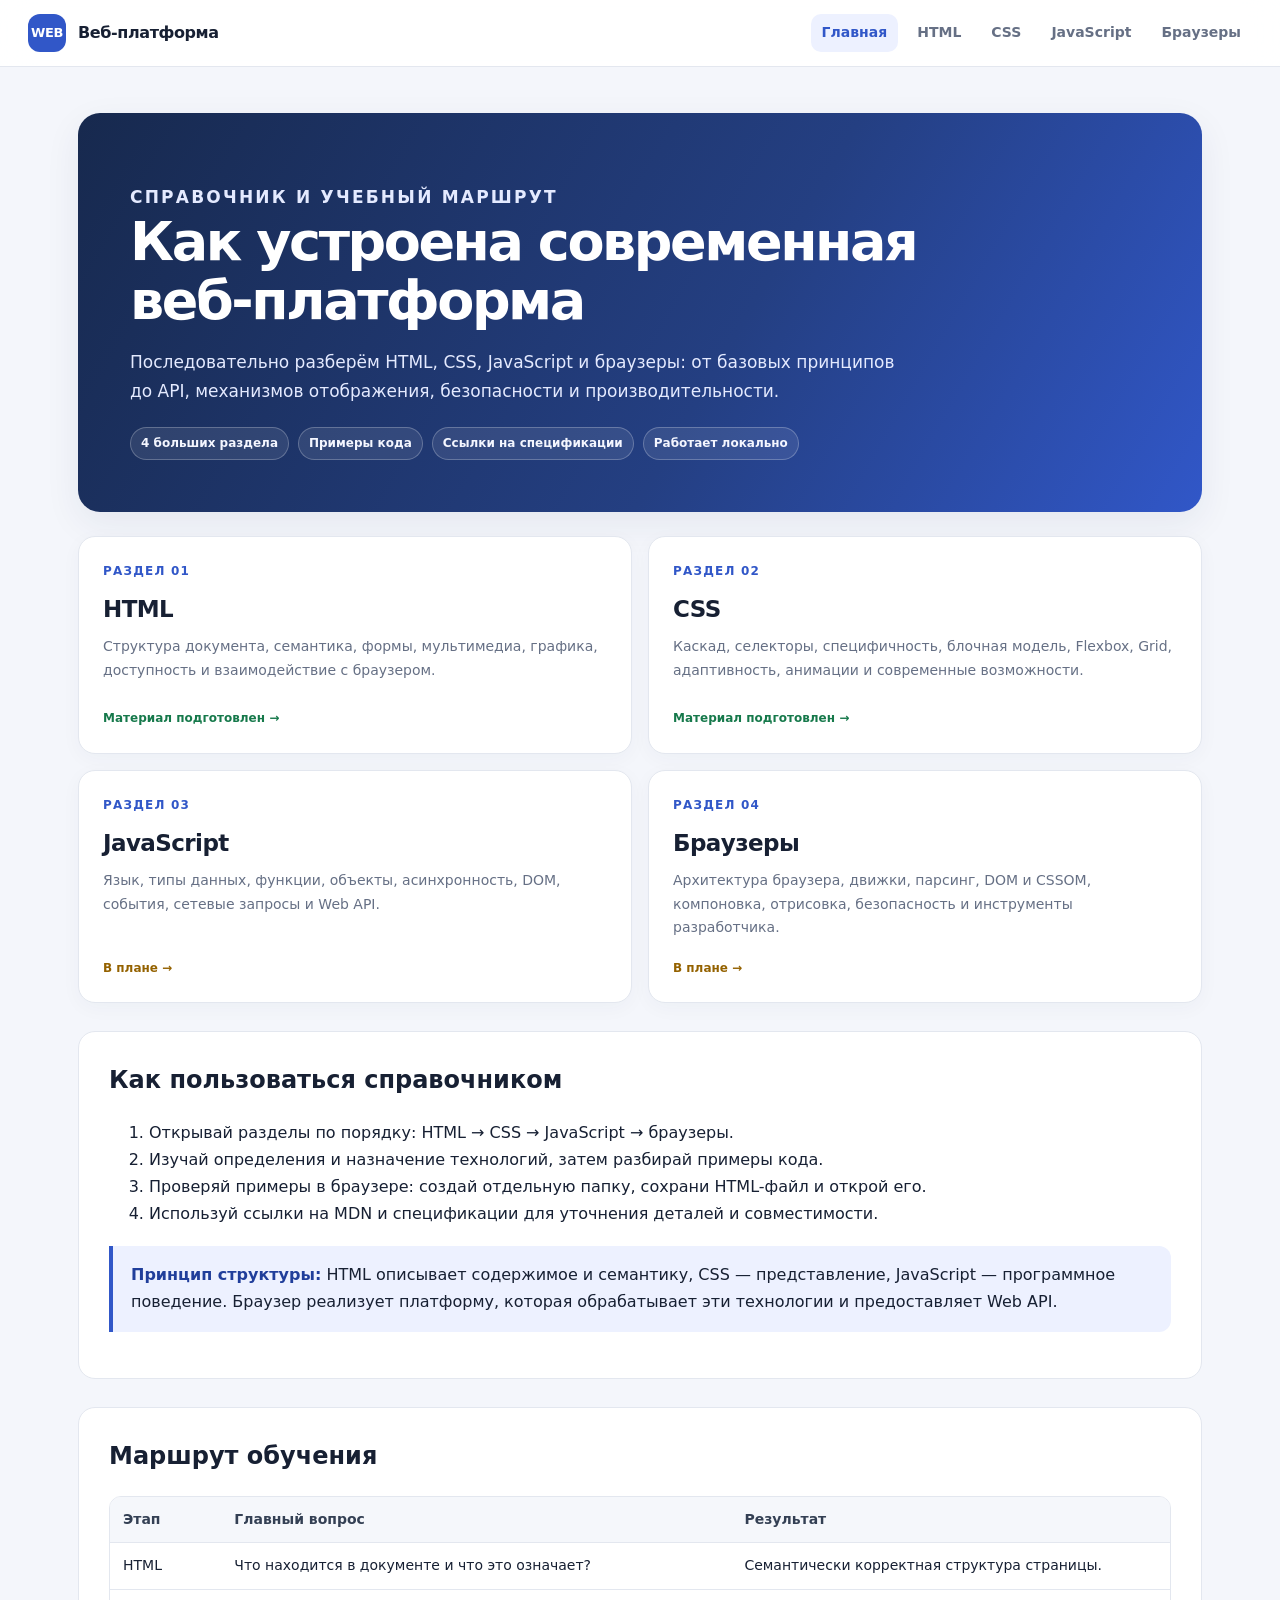
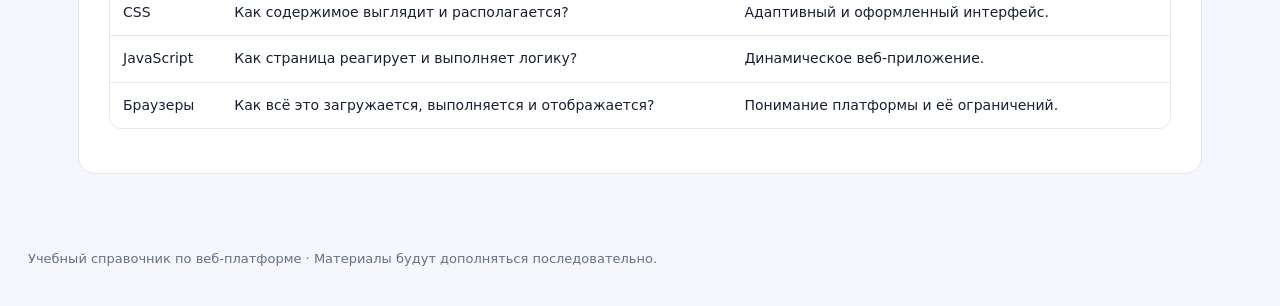
==== index.html @ 2dfd498c "Add files via upload" ====
<!doctype html>
<html lang="ru">
<head>
  <meta charset="utf-8">
  <meta name="viewport" content="width=device-width, initial-scale=1">
  <meta name="description" content="Учебный справочник по HTML, CSS, JavaScript и устройству браузеров.">
  <title>Веб-платформа — учебный справочник</title>
  <link rel="stylesheet" href="assets/style.css">
</head>
<body>
  <header class="topbar">
    <a class="brand" href="index.html"><span class="brand-mark">WEB</span><span>Веб-платформа</span></a>
    <nav class="topnav" aria-label="Основная навигация">
      <a href="index.html" aria-current="page">Главная</a>
      <a href="html.html">HTML</a>
      <a href="css.html">CSS</a>
      <a href="javascript.html">JavaScript</a>
      <a href="browsers.html">Браузеры</a>
    </nav>
  </header>

  <main class="home-wrap">
    <section class="hero home-hero">
      <p class="eyebrow">Справочник и учебный маршрут</p>
      <h1>Как устроена современная веб-платформа</h1>
      <p>Последовательно разберём HTML, CSS, JavaScript и браузеры: от базовых принципов до API, механизмов отображения, безопасности и производительности.</p>
      <div class="hero-meta">
        <span class="pill">4 больших раздела</span>
        <span class="pill">Примеры кода</span>
        <span class="pill">Ссылки на спецификации</span>
        <span class="pill">Работает локально</span>
      </div>
    </section>

    <section class="chapter-grid" aria-label="Разделы справочника">
      <a class="chapter-card" href="html.html">
        <span class="chapter-num">Раздел 01</span>
        <h2>HTML</h2>
        <p>Структура документа, семантика, формы, мультимедиа, графика, доступность и взаимодействие с браузером.</p>
        <span class="chapter-status">Материал подготовлен →</span>
      </a>
      <a class="chapter-card" href="css.html">
        <span class="chapter-num">Раздел 02</span>
        <h2>CSS</h2>
        <p>Каскад, селекторы, специфичность, блочная модель, Flexbox, Grid, адаптивность, анимации и современные возможности.</p>
        <span class="chapter-status">Материал подготовлен →</span>
      </a>
      <a class="chapter-card" href="javascript.html">
        <span class="chapter-num">Раздел 03</span>
        <h2>JavaScript</h2>
        <p>Язык, типы данных, функции, объекты, асинхронность, DOM, события, сетевые запросы и Web API.</p>
        <span class="chapter-status planned">В плане →</span>
      </a>
      <a class="chapter-card" href="browsers.html">
        <span class="chapter-num">Раздел 04</span>
        <h2>Браузеры</h2>
        <p>Архитектура браузера, движки, парсинг, DOM и CSSOM, компоновка, отрисовка, безопасность и инструменты разработчика.</p>
        <span class="chapter-status planned">В плане →</span>
      </a>
    </section>

    <section class="home-section">
      <h2>Как пользоваться справочником</h2>
      <ol>
        <li>Открывай разделы по порядку: HTML → CSS → JavaScript → браузеры.</li>
        <li>Изучай определения и назначение технологий, затем разбирай примеры кода.</li>
        <li>Проверяй примеры в браузере: создай отдельную папку, сохрани HTML-файл и открой его.</li>
        <li>Используй ссылки на MDN и спецификации для уточнения деталей и совместимости.</li>
      </ol>
      <div class="callout">
        <strong>Принцип структуры:</strong> HTML описывает содержимое и семантику, CSS — представление, JavaScript — программное поведение. Браузер реализует платформу, которая обрабатывает эти технологии и предоставляет Web API.
      </div>
    </section>

    <section class="home-section">
      <h2>Маршрут обучения</h2>
      <div class="table-wrap">
        <table>
          <thead><tr><th>Этап</th><th>Главный вопрос</th><th>Результат</th></tr></thead>
          <tbody>
            <tr><td>HTML</td><td>Что находится в документе и что это означает?</td><td>Семантически корректная структура страницы.</td></tr>
            <tr><td>CSS</td><td>Как содержимое выглядит и располагается?</td><td>Адаптивный и оформленный интерфейс.</td></tr>
            <tr><td>JavaScript</td><td>Как страница реагирует и выполняет логику?</td><td>Динамическое веб-приложение.</td></tr>
            <tr><td>Браузеры</td><td>Как всё это загружается, выполняется и отображается?</td><td>Понимание платформы и её ограничений.</td></tr>
          </tbody>
        </table>
      </div>
    </section>
  </main>

  <footer class="site-footer">Учебный справочник по веб-платформе · Материалы будут дополняться последовательно.</footer>
</body>
</html>
---- assets/style.css ----
:root {
  color-scheme: light;
  --bg: #f4f6fb;
  --surface: #ffffff;
  --surface-soft: #f8f9fd;
  --text: #172033;
  --muted: #667085;
  --line: #e3e7ef;
  --accent: #3157c8;
  --accent-soft: #edf1ff;
  --green: #16794b;
  --amber: #946200;
  --code: #111827;
  --code-text: #e6edf7;
  --shadow: 0 12px 36px rgba(31, 45, 86, .07);
  --radius: 18px;
}

* { box-sizing: border-box; }
html { scroll-behavior: smooth; scroll-padding-top: 96px; }
body {
  margin: 0;
  background: var(--bg);
  color: var(--text);
  font-family: Inter, ui-sans-serif, system-ui, -apple-system, BlinkMacSystemFont, "Segoe UI", sans-serif;
  font-size: 16px;
  line-height: 1.68;
}
a { color: var(--accent); text-decoration: none; }
a:hover { text-decoration: underline; }
.topbar {
  position: sticky; top: 0; z-index: 20;
  display: flex; align-items: center; justify-content: space-between;
  gap: 24px; padding: 14px max(28px, calc((100vw - 1420px) / 2));
  background: rgba(255,255,255,.92); backdrop-filter: blur(16px);
  border-bottom: 1px solid var(--line);
}
.brand { display: flex; align-items: center; gap: 12px; color: var(--text); font-weight: 750; letter-spacing: -.025em; }
.brand-mark { display: grid; place-items: center; width: 38px; height: 38px; border-radius: 12px; color: white; background: var(--accent); font-weight: 800; font-size: 13px; }
.topnav { display: flex; gap: 8px; flex-wrap: wrap; align-items: center; }
.topnav a { color: var(--muted); padding: 7px 11px; border-radius: 10px; font-size: 14px; font-weight: 600; }
.topnav a:hover, .topnav a[aria-current="page"] { color: var(--accent); background: var(--accent-soft); text-decoration: none; }
.page-grid { max-width: 1420px; margin: 0 auto; padding: 34px 28px 72px; display: grid; grid-template-columns: 248px minmax(0, 1fr); gap: 34px; align-items: start; }
.sidebar { position: sticky; top: 88px; max-height: calc(100vh - 110px); overflow: auto; padding: 18px 14px; background: var(--surface); border: 1px solid var(--line); border-radius: 16px; }
.sidebar-label { margin: 0 10px 10px; color: var(--muted); font-size: 11px; font-weight: 800; letter-spacing: .12em; text-transform: uppercase; }
.sidebar a { display: block; padding: 6px 10px; border-radius: 8px; color: #475467; font-size: 13px; line-height: 1.45; }
.sidebar a:hover { color: var(--accent); background: var(--accent-soft); text-decoration: none; }
.sidebar .sub { padding-left: 22px; font-size: 12px; }
.article { min-width: 0; }
.breadcrumb { margin: 0 0 14px; color: var(--muted); font-size: 13px; }
.hero { padding: 34px 38px; background: linear-gradient(120deg, #17294e 0%, #243f82 58%, #3157c8 100%); color: white; border-radius: 22px; box-shadow: var(--shadow); }
.eyebrow { margin: 0 0 8px; color: #bdcbff; font-size: 12px; font-weight: 800; letter-spacing: .13em; text-transform: uppercase; }
.hero h1 { max-width: 850px; margin: 0; font-size: clamp(34px, 5vw, 54px); line-height: 1.1; letter-spacing: -.045em; }
.hero p { max-width: 820px; margin: 18px 0 0; color: #e4eaff; font-size: 17px; }
.hero-meta { display: flex; gap: 9px; flex-wrap: wrap; margin-top: 22px; }
.pill { display: inline-flex; padding: 5px 10px; border: 1px solid rgba(255,255,255,.24); border-radius: 999px; color: #f4f6ff; background: rgba(255,255,255,.09); font-size: 12px; font-weight: 650; }
.content-section { margin-top: 24px; padding: 30px 34px; background: var(--surface); border: 1px solid var(--line); border-radius: var(--radius); box-shadow: 0 5px 20px rgba(31,45,86,.035); }
.content-section h2 { margin: 0 0 16px; font-size: 27px; line-height: 1.25; letter-spacing: -.03em; }
.content-section h3 { margin: 28px 0 10px; font-size: 19px; line-height: 1.35; letter-spacing: -.015em; }
.content-section h4 { margin: 22px 0 8px; font-size: 16px; }
.content-section p { margin: 10px 0; }
.content-section ul, .content-section ol { padding-left: 24px; }
.content-section li { margin: 5px 0; }
.lead { color: #475467; font-size: 18px; }
.callout { margin: 18px 0; padding: 16px 18px; border-left: 4px solid var(--accent); border-radius: 0 12px 12px 0; background: var(--accent-soft); }
.callout strong { color: #203e9b; }
.callout.warning { border-color: #d49a2a; background: #fff8e8; }
.callout.success { border-color: #229866; background: #edfaf3; }
.grid-2, .grid-3 { display: grid; gap: 14px; margin: 17px 0; }
.grid-2 { grid-template-columns: repeat(2, minmax(0, 1fr)); }
.grid-3 { grid-template-columns: repeat(3, minmax(0, 1fr)); }
.mini-card { padding: 17px; border: 1px solid var(--line); border-radius: 13px; background: var(--surface-soft); }
.mini-card h3, .mini-card h4 { margin: 0 0 6px; }
.mini-card p { margin: 4px 0; color: var(--muted); font-size: 14px; }
.tag { display: inline-block; margin: 2px 4px 2px 0; padding: 3px 8px; border: 1px solid #dce3f2; border-radius: 7px; background: #f7f9ff; color: #344a85; font: 12px ui-monospace, SFMono-Regular, Consolas, monospace; }
pre { overflow: auto; margin: 14px 0 18px; padding: 19px 20px; border: 1px solid #273249; border-radius: 13px; background: var(--code); color: var(--code-text); font: 13px/1.65 ui-monospace, SFMono-Regular, Consolas, "Liberation Mono", monospace; tab-size: 2; }
code { font-family: ui-monospace, SFMono-Regular, Consolas, monospace; }
p code, li code, td code { padding: 2px 5px; border-radius: 5px; background: #eef1f7; color: #293a68; font-size: .9em; }
.table-wrap { overflow-x: auto; margin: 16px 0; border: 1px solid var(--line); border-radius: 12px; }
table { width: 100%; border-collapse: collapse; font-size: 14px; }
th, td { padding: 11px 13px; border-bottom: 1px solid var(--line); text-align: left; vertical-align: top; }
th { background: #f5f7fb; color: #344054; font-weight: 750; }
tr:last-child td { border-bottom: 0; }
figure { margin: 20px 0; padding: 18px; border: 1px solid var(--line); border-radius: 14px; background: var(--surface-soft); }
figcaption { margin-top: 12px; color: var(--muted); font-size: 13px; }
.diagram { display: grid; gap: 8px; max-width: 620px; margin: 8px auto; }
.diagram-box { padding: 12px 16px; border: 1px solid #cbd5ee; border-radius: 10px; background: white; text-align: center; }
.diagram-box strong { display: block; color: #23429c; }
.diagram-box span { color: var(--muted); font-size: 12px; }
.diagram-arrow { color: #8491ad; text-align: center; font-size: 18px; line-height: 1; }
details { margin: 12px 0; padding: 13px 16px; border: 1px solid var(--line); border-radius: 11px; background: var(--surface-soft); }
summary { cursor: pointer; color: #263c7b; font-weight: 700; }
details > :last-child { margin-bottom: 4px; }
.resource-list { display: grid; gap: 9px; margin: 14px 0; }
.resource { display: flex; justify-content: space-between; align-items: center; gap: 15px; padding: 13px 15px; border: 1px solid var(--line); border-radius: 11px; }
.resource span { color: var(--muted); font-size: 13px; }
.next-card { display: flex; justify-content: space-between; gap: 18px; align-items: center; margin-top: 24px; padding: 20px 22px; border-radius: 15px; background: #eef2ff; border: 1px solid #d9e1ff; }
.next-card p { margin: 3px 0 0; color: var(--muted); font-size: 14px; }
.button-link { display: inline-flex; align-items: center; justify-content: center; padding: 10px 15px; border-radius: 10px; background: var(--accent); color: white; font-size: 14px; font-weight: 700; white-space: nowrap; }
.button-link:hover { background: #2547ad; color: white; text-decoration: none; }
.site-footer { max-width: 1420px; margin: 0 auto; padding: 0 28px 36px; color: var(--muted); font-size: 13px; }
.home-wrap { max-width: 1180px; margin: 0 auto; padding: 46px 28px 74px; }
.home-hero { padding: 52px; }
.home-hero h1 { max-width: 900px; }
.home-hero p { max-width: 770px; }
.chapter-grid { display: grid; grid-template-columns: repeat(2, minmax(0, 1fr)); gap: 16px; margin-top: 24px; }
.chapter-card { display: flex; flex-direction: column; min-height: 218px; padding: 24px; border: 1px solid var(--line); border-radius: 17px; background: var(--surface); box-shadow: 0 5px 20px rgba(31,45,86,.035); color: var(--text); }
.chapter-card:hover { border-color: #aebdf0; transform: translateY(-2px); text-decoration: none; box-shadow: var(--shadow); }
.chapter-num { color: var(--accent); font-size: 12px; font-weight: 800; letter-spacing: .1em; text-transform: uppercase; }
.chapter-card h2 { margin: 9px 0 7px; font-size: 23px; letter-spacing: -.025em; }
.chapter-card p { margin: 0; color: var(--muted); font-size: 14px; }
.chapter-status { margin-top: auto; padding-top: 18px; color: var(--green); font-size: 12px; font-weight: 800; }
.chapter-status.planned { color: var(--amber); }
.home-section { margin-top: 28px; padding: 28px 30px; border: 1px solid var(--line); border-radius: 17px; background: white; }
.home-section h2 { margin-top: 0; }
.kbd { padding: 2px 6px; border: 1px solid #cbd2df; border-radius: 5px; background: #fff; font: 12px ui-monospace, monospace; }
@media (max-width: 980px) {
  .page-grid { grid-template-columns: 1fr; gap: 18px; }
  .sidebar { position: static; max-height: none; display: flex; flex-wrap: wrap; gap: 3px; }
  .sidebar-label { width: 100%; }
  .sidebar a { display: inline-block; }
  .sidebar .sub { padding-left: 10px; }
  .grid-3 { grid-template-columns: repeat(2, minmax(0,1fr)); }
}
@media (max-width: 650px) {
  .topbar { position: static; align-items: flex-start; flex-direction: column; padding: 12px 18px; gap: 8px; }
  .topnav { gap: 2px; }
  .topnav a { padding: 6px 8px; font-size: 13px; }
  .page-grid { padding: 18px 14px 46px; }
  .hero, .home-hero { padding: 27px 23px; }
  .content-section { padding: 22px 19px; }
  .content-section h2 { font-size: 23px; }
  .grid-2, .grid-3, .chapter-grid { grid-template-columns: 1fr; }
  .next-card { align-items: flex-start; flex-direction: column; }
  .home-wrap { padding: 24px 14px 48px; }
  .site-footer { padding: 0 14px 25px; }
  .resource { align-items: flex-start; flex-direction: column; gap: 3px; }
}
@media (prefers-reduced-motion: reduce) {
  html { scroll-behavior: auto; }
  *, *::before, *::after { transition-duration: .01ms !important; animation-duration: .01ms !important; }
}
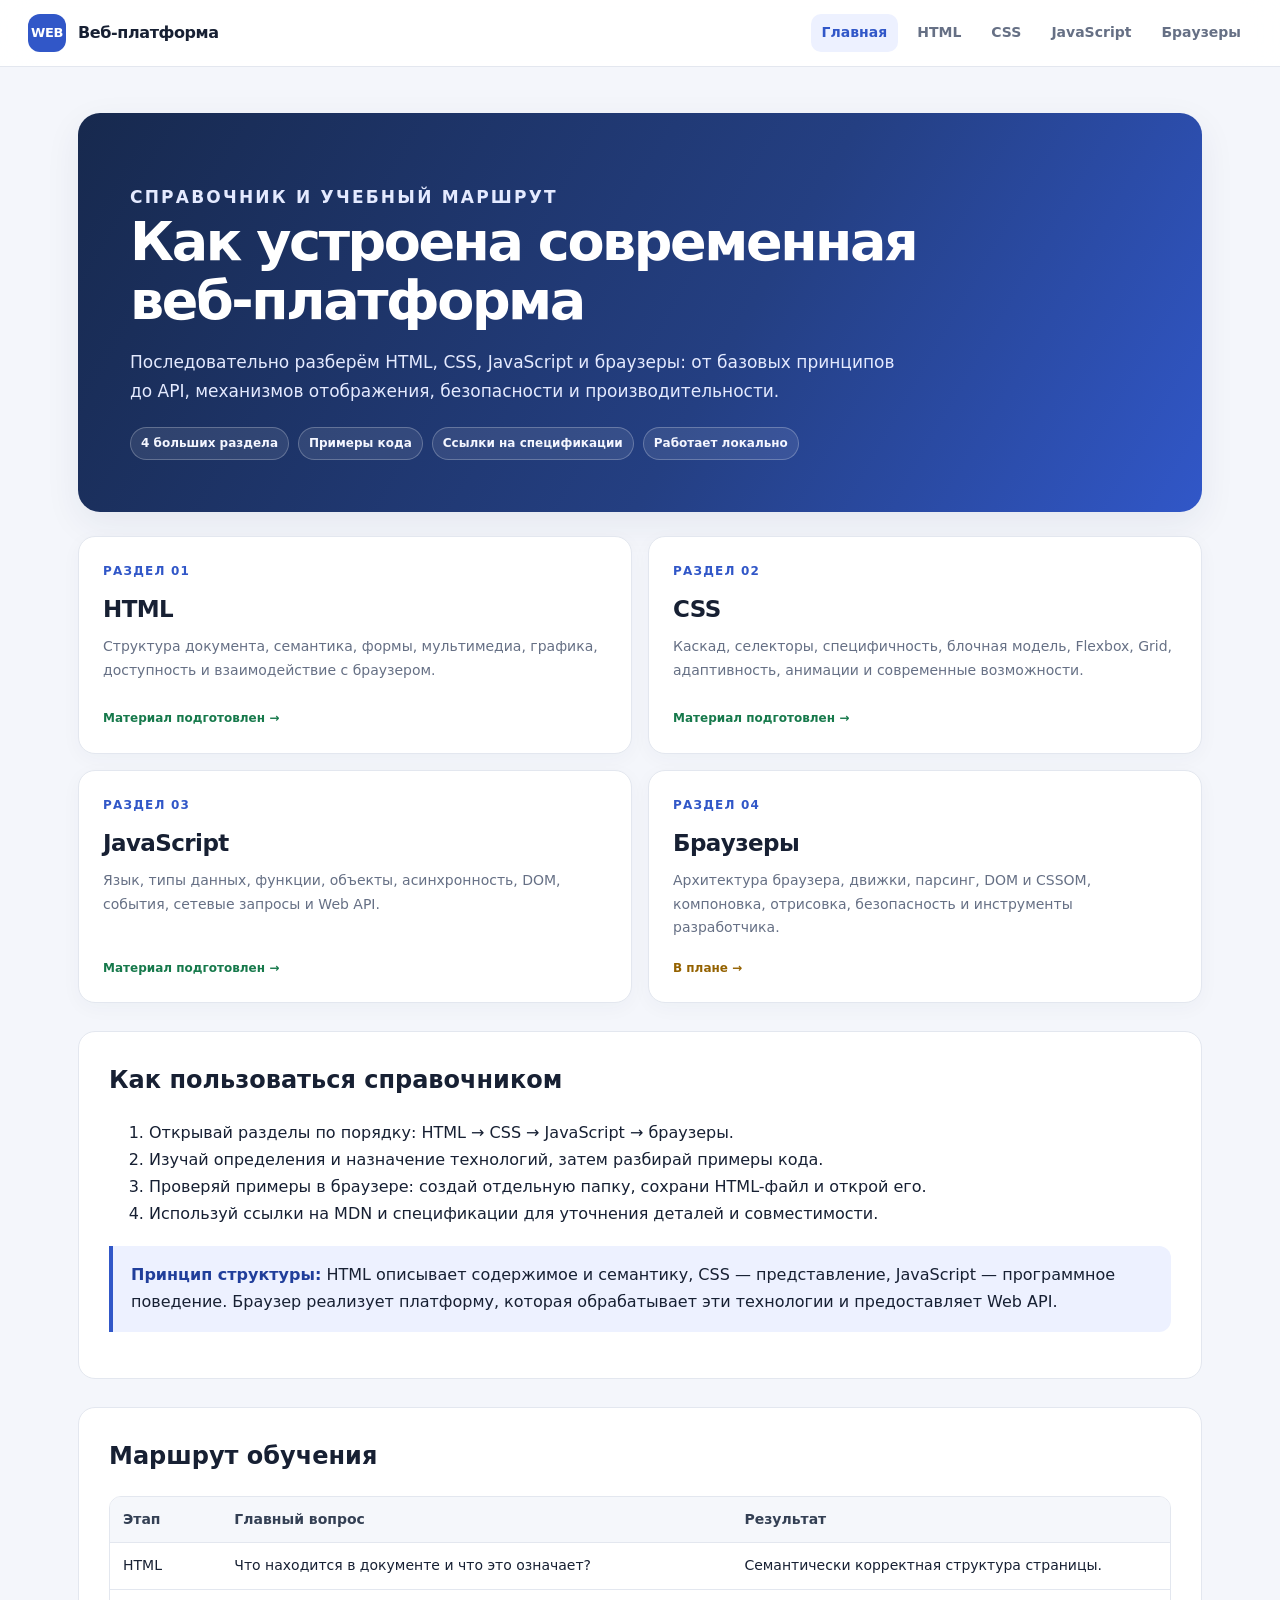
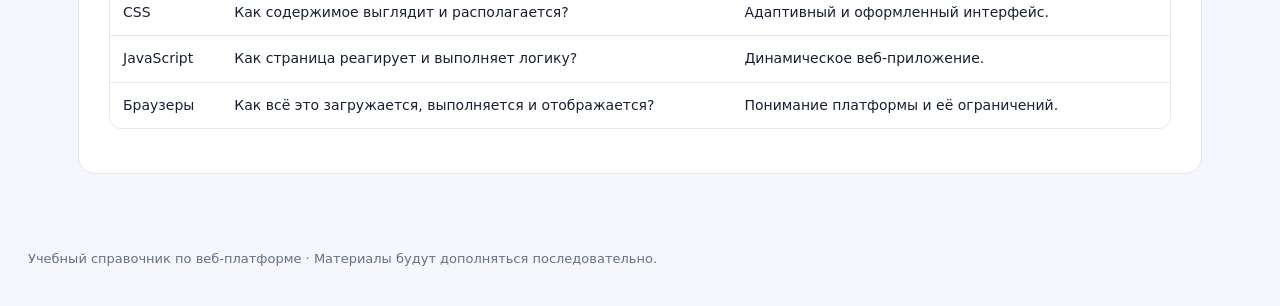
==== commit 6a4fcd02: "Add files via upload" ====
--- a/index.html
+++ b/index.html
@@ -49,7 +49,7 @@
         <span class="chapter-num">Раздел 03</span>
         <h2>JavaScript</h2>
         <p>Язык, типы данных, функции, объекты, асинхронность, DOM, события, сетевые запросы и Web API.</p>
-        <span class="chapter-status planned">В плане →</span>
+        <span class="chapter-status">Материал подготовлен →</span>
       </a>
       <a class="chapter-card" href="browsers.html">
         <span class="chapter-num">Раздел 04</span>
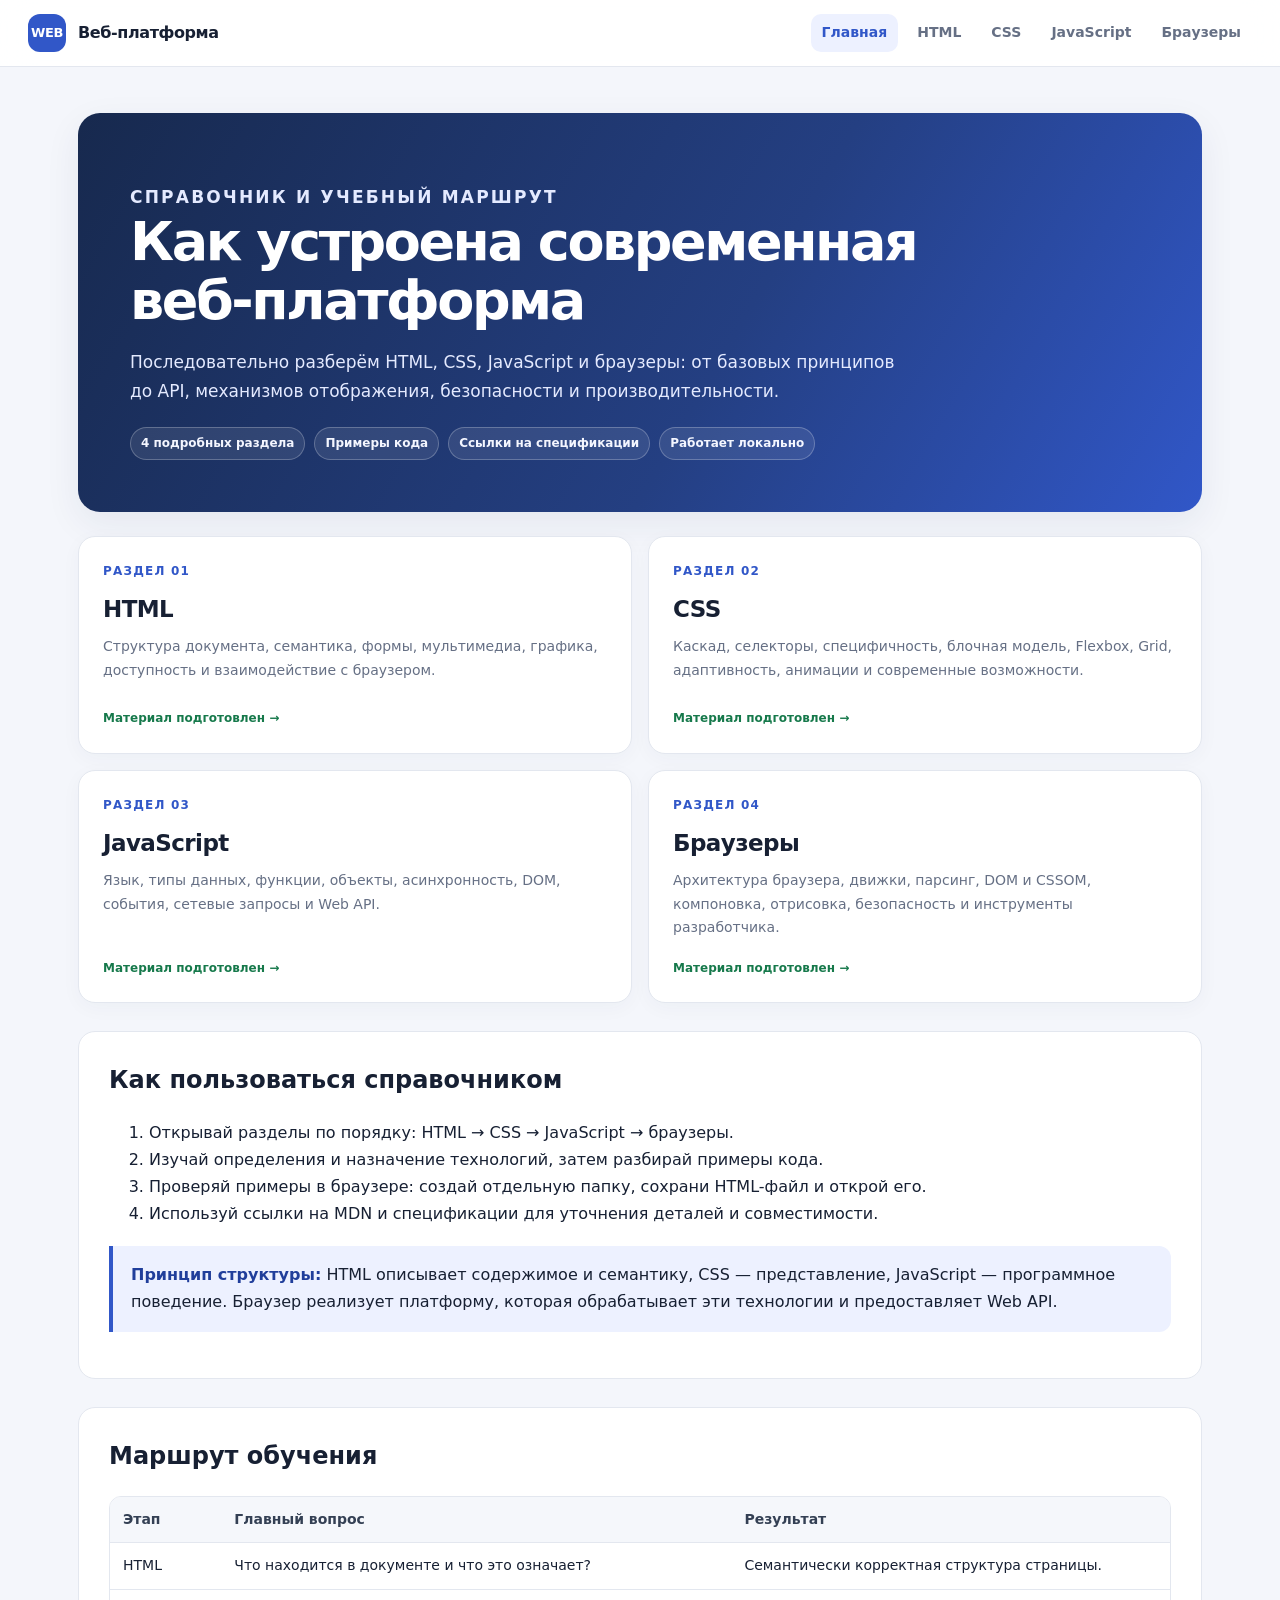
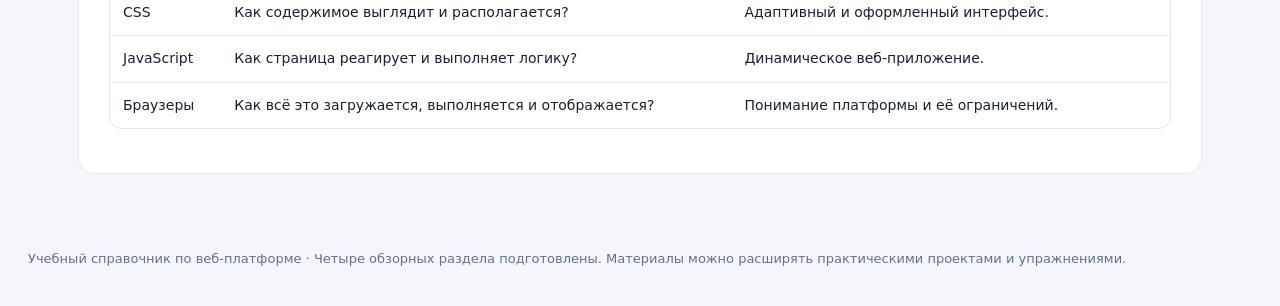
==== commit ddb6b8cd: "Add files via upload" ====
--- a/index.html
+++ b/index.html
@@ -25,7 +25,7 @@
       <h1>Как устроена современная веб-платформа</h1>
       <p>Последовательно разберём HTML, CSS, JavaScript и браузеры: от базовых принципов до API, механизмов отображения, безопасности и производительности.</p>
       <div class="hero-meta">
-        <span class="pill">4 больших раздела</span>
+        <span class="pill">4 подробных раздела</span>
         <span class="pill">Примеры кода</span>
         <span class="pill">Ссылки на спецификации</span>
         <span class="pill">Работает локально</span>
@@ -55,7 +55,7 @@
         <span class="chapter-num">Раздел 04</span>
         <h2>Браузеры</h2>
         <p>Архитектура браузера, движки, парсинг, DOM и CSSOM, компоновка, отрисовка, безопасность и инструменты разработчика.</p>
-        <span class="chapter-status planned">В плане →</span>
+        <span class="chapter-status">Материал подготовлен →</span>
       </a>
     </section>
 
@@ -88,6 +88,6 @@
     </section>
   </main>
 
-  <footer class="site-footer">Учебный справочник по веб-платформе · Материалы будут дополняться последовательно.</footer>
+  <footer class="site-footer">Учебный справочник по веб-платформе · Четыре обзорных раздела подготовлены. Материалы можно расширять практическими проектами и упражнениями.</footer>
 </body>
 </html>
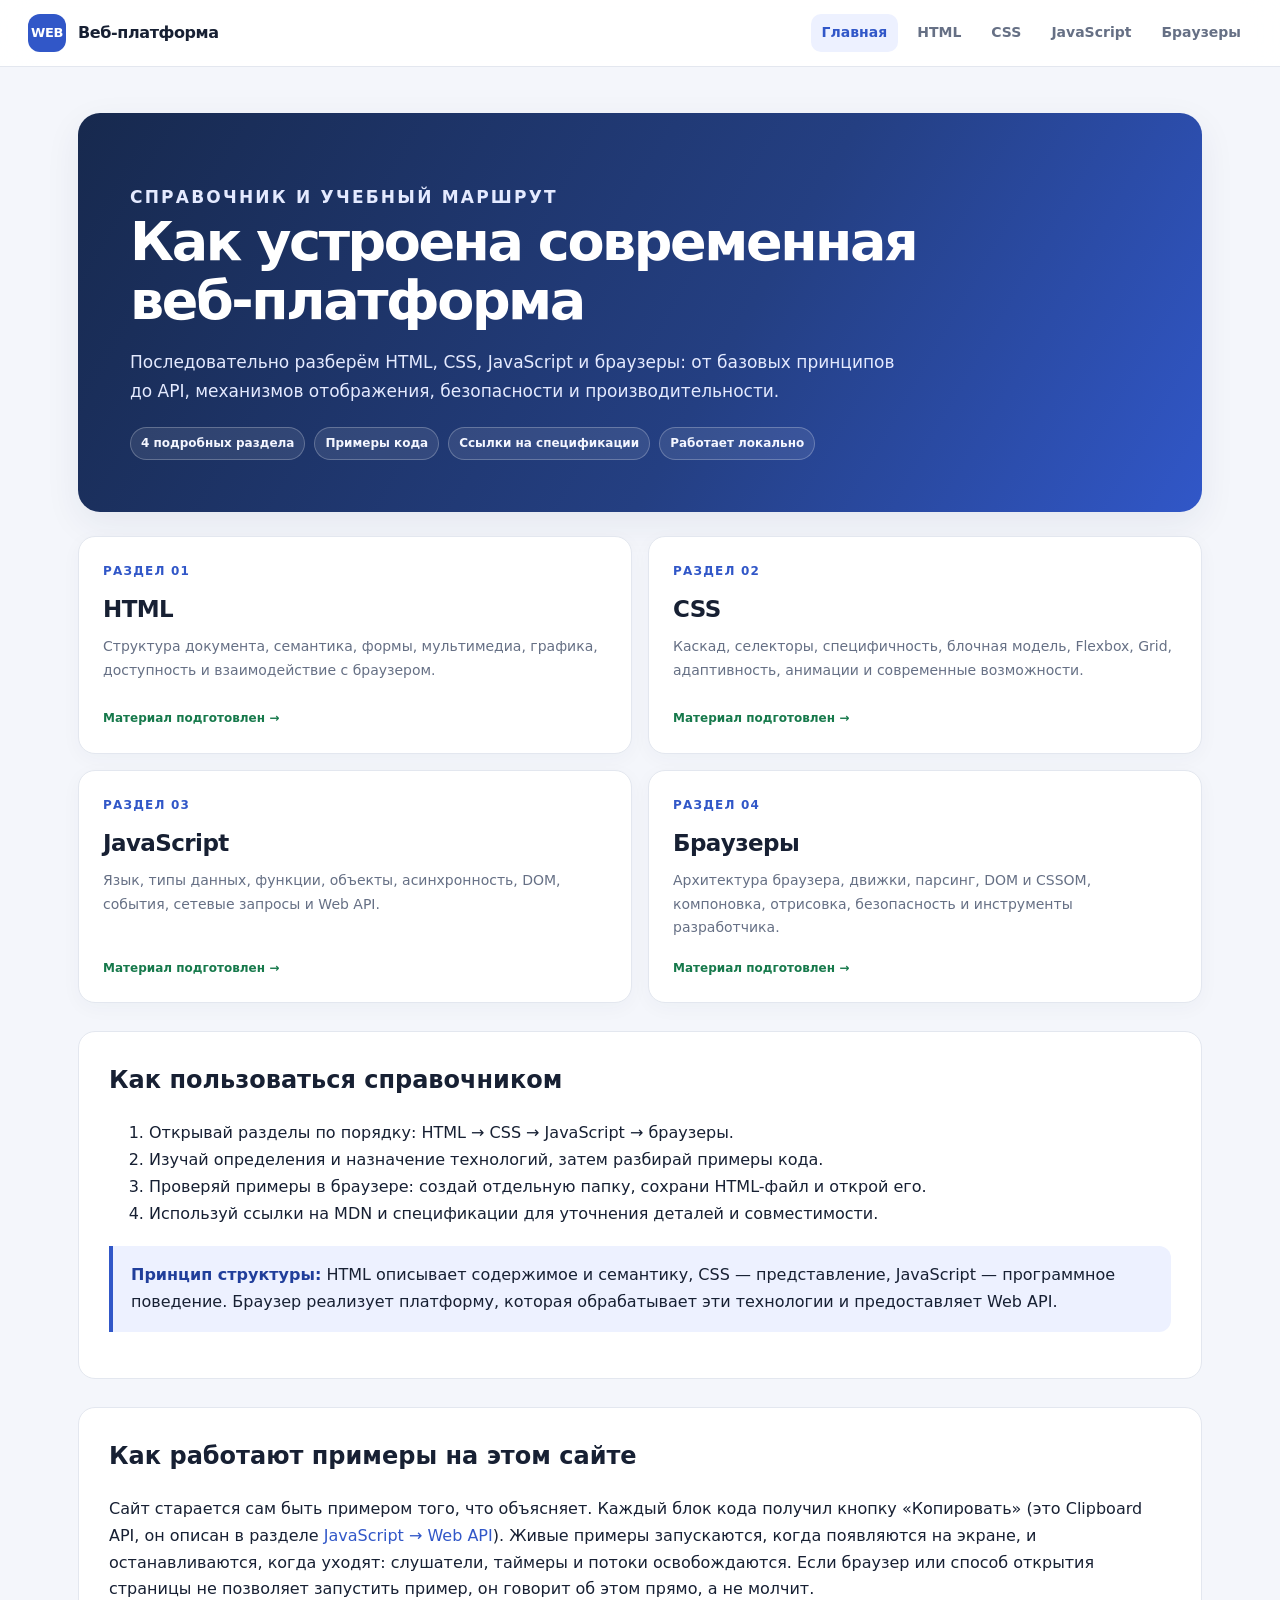
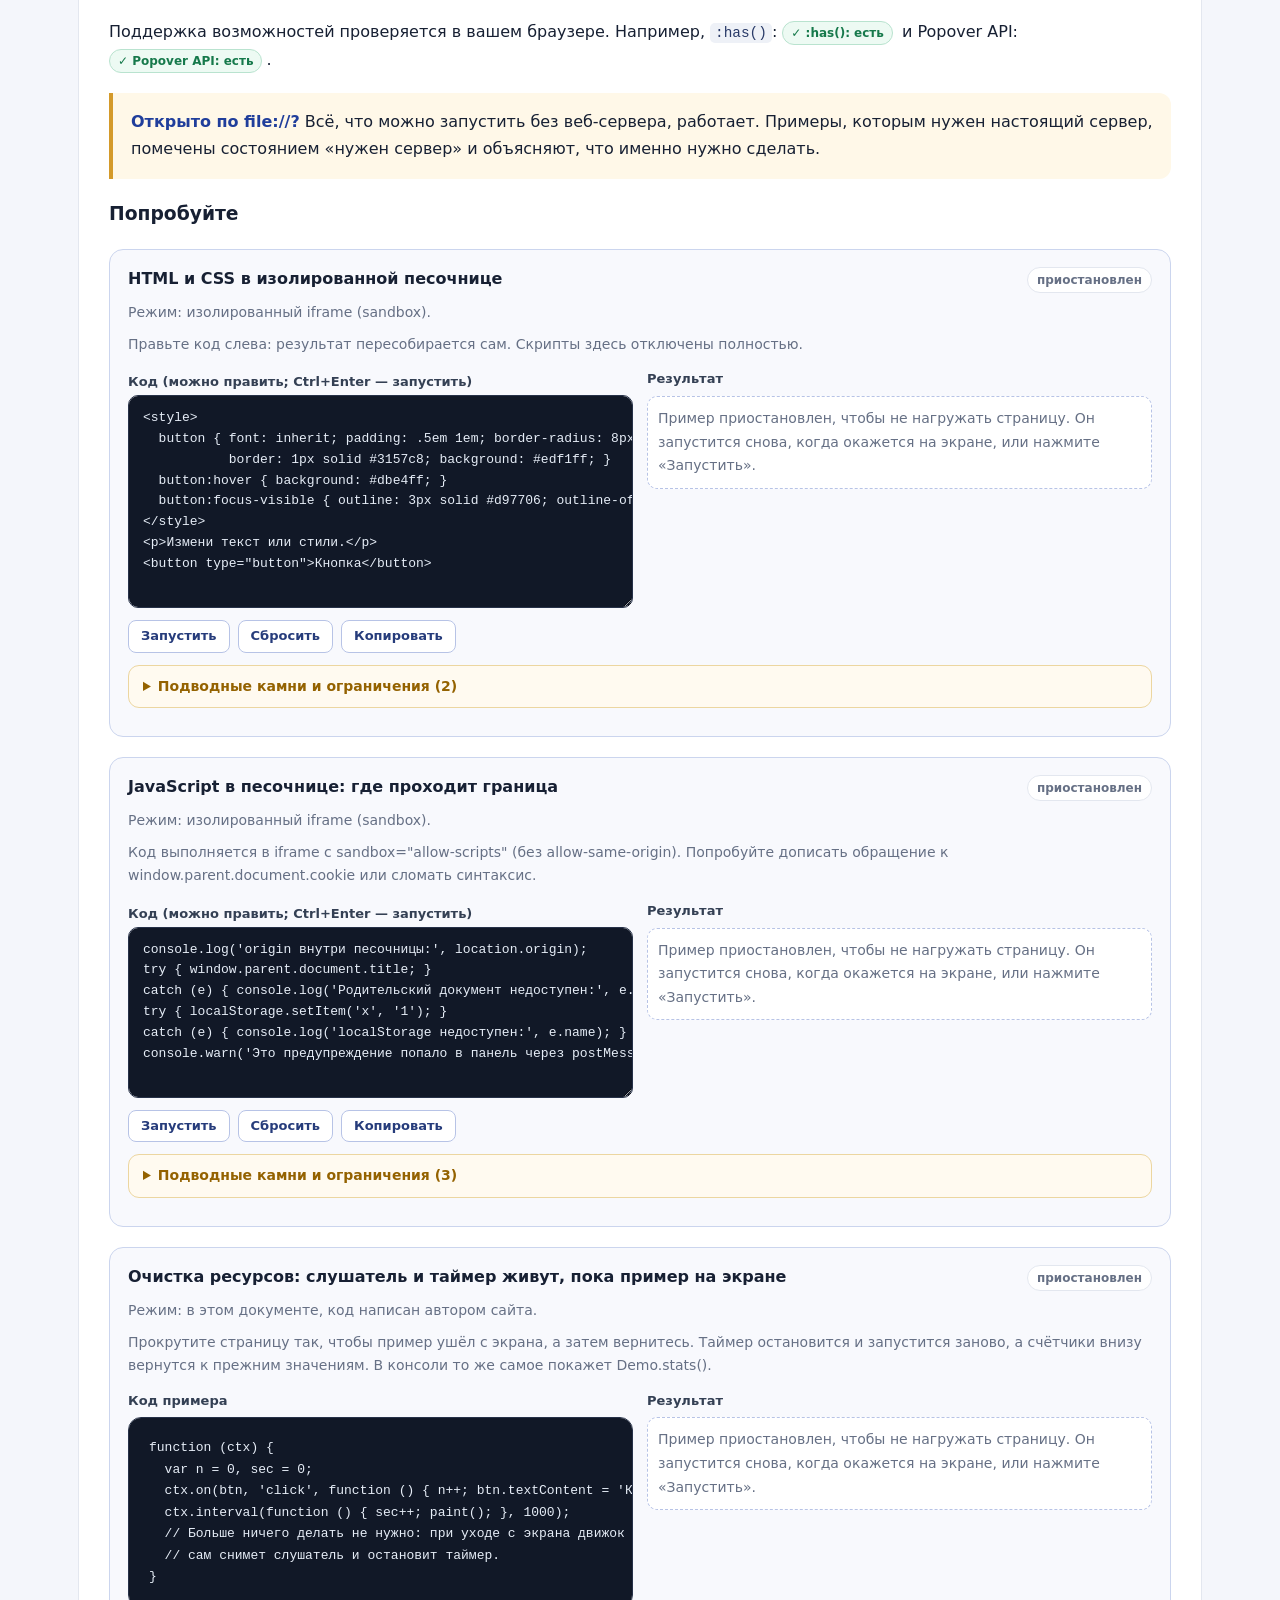
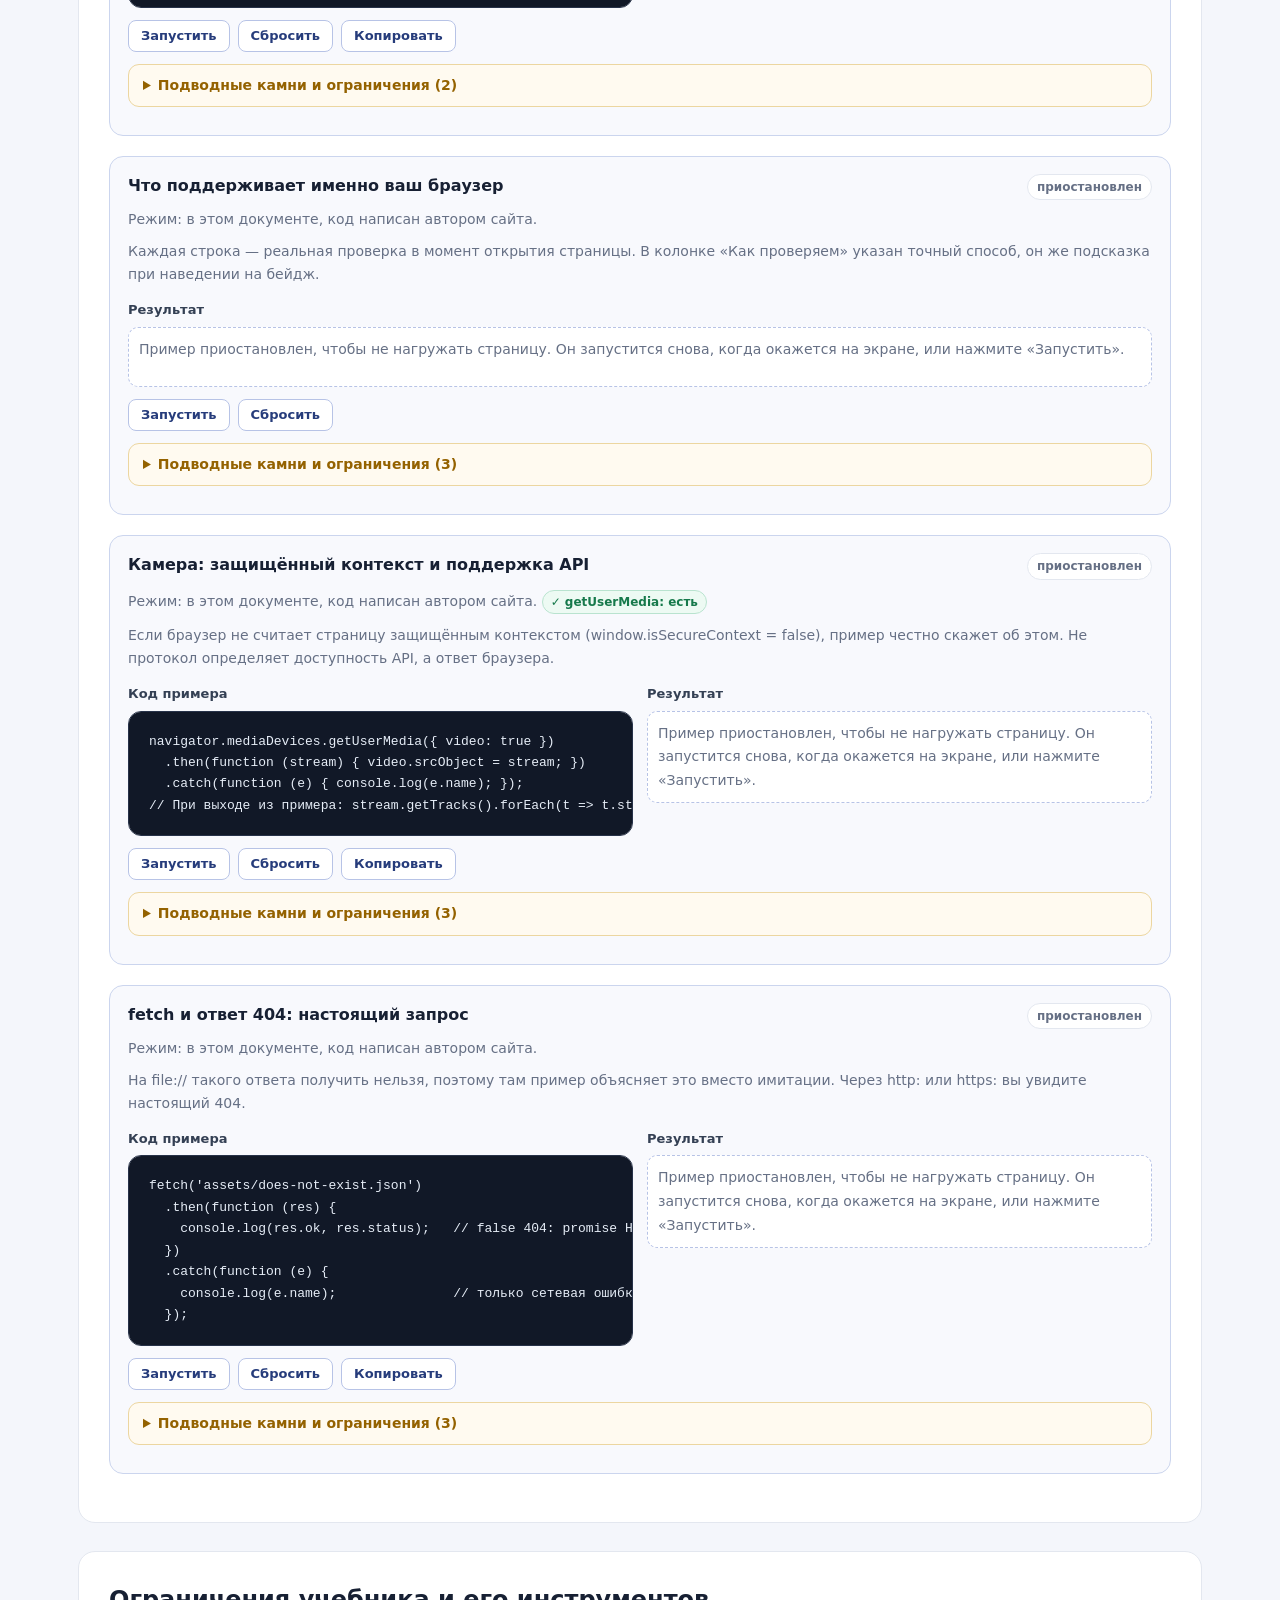
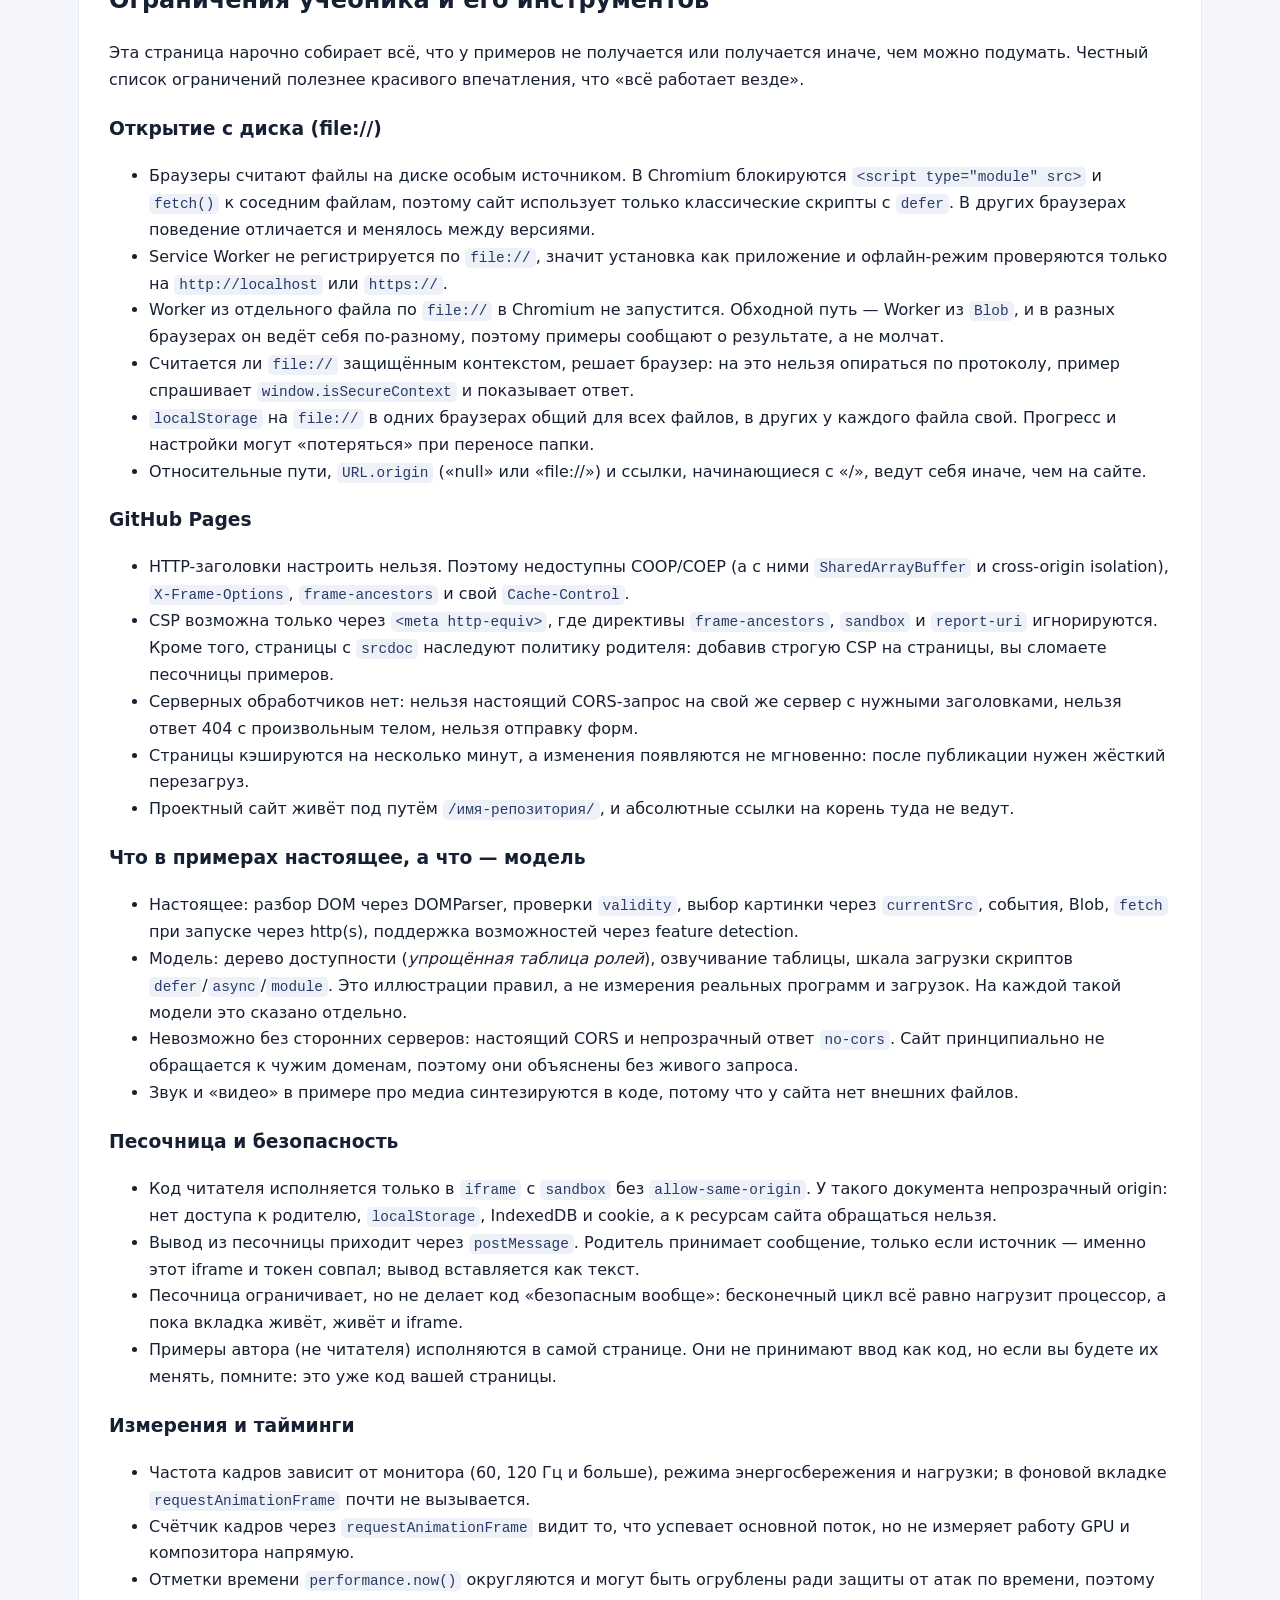
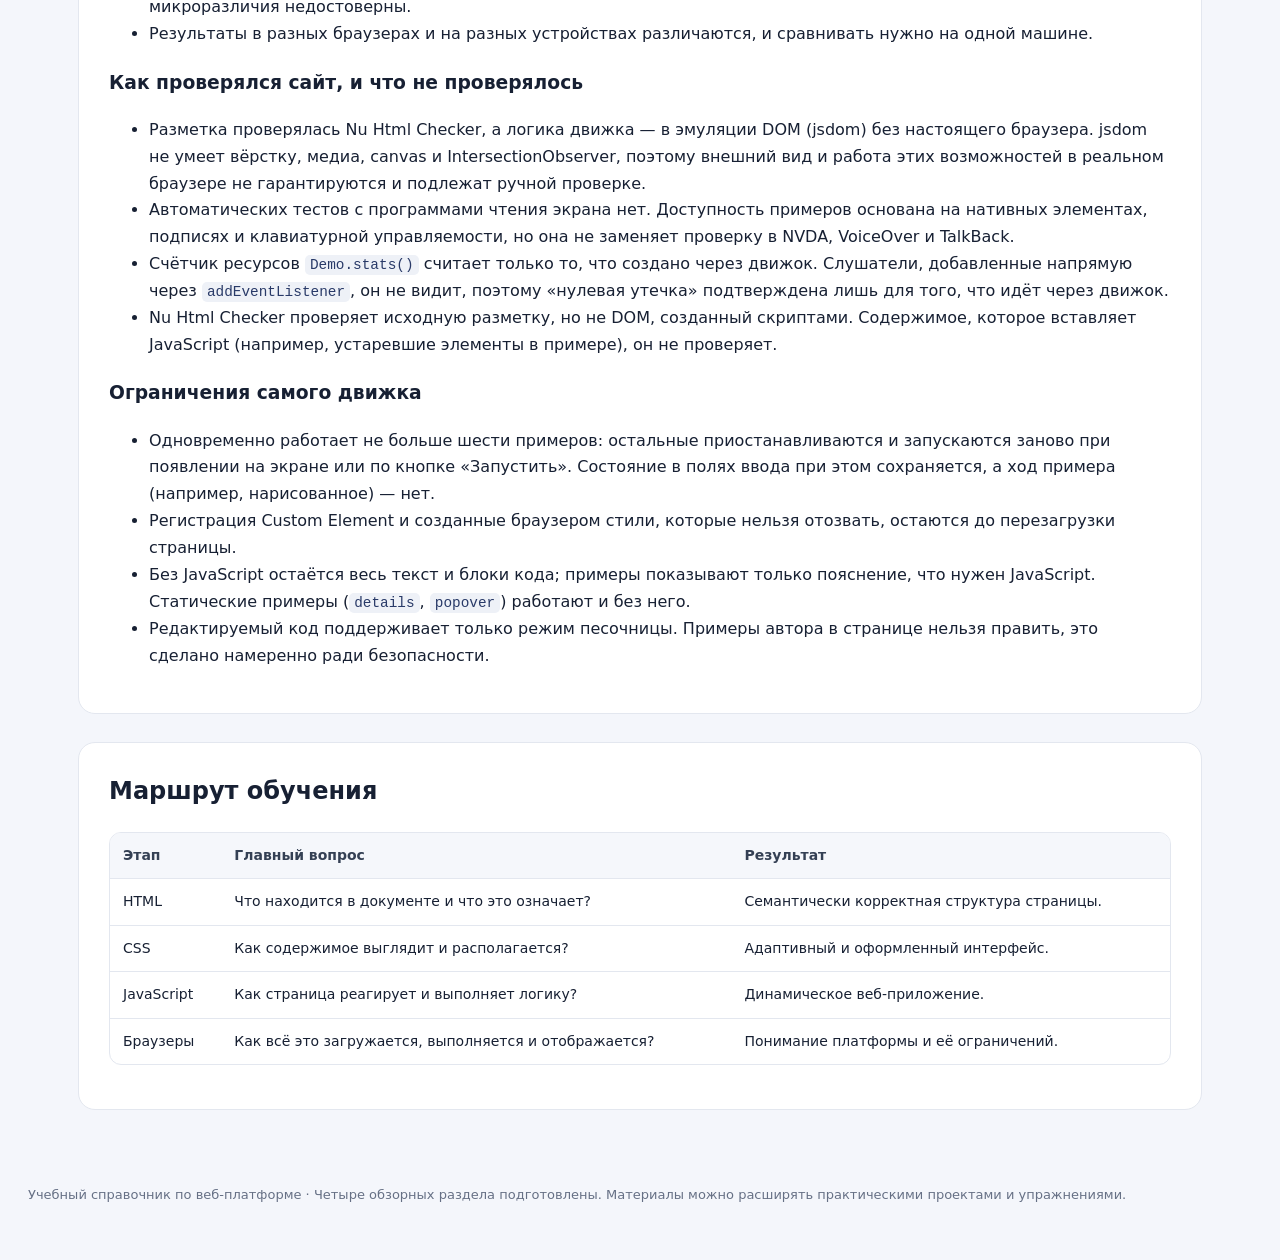
==== commit d24c1924: "Add files via upload" ====
--- a/index.html
+++ b/index.html
@@ -6,6 +6,9 @@
   <meta name="description" content="Учебный справочник по HTML, CSS, JavaScript и устройству браузеров.">
   <title>Веб-платформа — учебный справочник</title>
   <link rel="stylesheet" href="assets/style.css">
+  <link rel="stylesheet" href="assets/demo.css">
+  <script src="assets/demo.js" defer></script>
+  <script src="assets/demos-showcase.js" defer></script>
 </head>
 <body>
   <header class="topbar">
@@ -72,6 +75,85 @@
       </div>
     </section>
 
+    <section class="home-section" id="live-examples">
+      <h2>Как работают примеры на этом сайте</h2>
+      <p>Сайт старается сам быть примером того, что объясняет. Каждый блок кода получил кнопку «Копировать» (это Clipboard API, он описан в разделе <a href="javascript.html#apis">JavaScript → Web API</a>). Живые примеры запускаются, когда появляются на экране, и останавливаются, когда уходят: слушатели, таймеры и потоки освобождаются. Если браузер или способ открытия страницы не позволяет запустить пример, он говорит об этом прямо, а не молчит.</p>
+      <p>Поддержка возможностей проверяется в вашем браузере. Например, <code>:has()</code>: <span data-support="css:has"></span> и Popover API: <span data-support="html:popover"></span>.</p>
+      <div class="callout warning"><strong>Открыто по file://?</strong> Всё, что можно запустить без веб-сервера, работает. Примеры, которым нужен настоящий сервер, помечены состоянием «нужен сервер» и объясняют, что именно нужно сделать.</div>
+
+      <h3>Попробуйте</h3>
+      <div data-demo="showcase-html"><p>Для живого примера нужен включённый JavaScript. Код примера: обычная разметка с <code>&lt;style&gt;</code> и кнопкой.</p></div>
+      <div data-demo="showcase-js"><p>Для живого примера нужен включённый JavaScript.</p></div>
+      <div data-demo="showcase-lifecycle"><p>Для живого примера нужен включённый JavaScript.</p></div>
+      <div data-demo="showcase-support"><p>Для живого примера нужен включённый JavaScript.</p></div>
+      <div data-demo="showcase-camera"><p>Для живого примера нужен включённый JavaScript.</p></div>
+      <div data-demo="showcase-fetch"><p>Для живого примера нужен включённый JavaScript.</p></div>
+    </section>
+
+    <section class="home-section" id="limits">
+      <h2>Ограничения учебника и его инструментов</h2>
+      <p>Эта страница нарочно собирает всё, что у примеров не получается или получается иначе, чем можно подумать. Честный список ограничений полезнее красивого впечатления, что «всё работает везде».</p>
+
+      <h3>Открытие с диска (file://)</h3>
+      <ul>
+        <li>Браузеры считают файлы на диске особым источником. В Chromium блокируются <code>&lt;script type="module" src&gt;</code> и <code>fetch()</code> к соседним файлам, поэтому сайт использует только классические скрипты с <code>defer</code>. В других браузерах поведение отличается и менялось между версиями.</li>
+        <li>Service Worker не регистрируется по <code>file://</code>, значит установка как приложение и офлайн-режим проверяются только на <code>http://localhost</code> или <code>https://</code>.</li>
+        <li>Worker из отдельного файла по <code>file://</code> в Chromium не запустится. Обходной путь — Worker из <code>Blob</code>, и в разных браузерах он ведёт себя по-разному, поэтому примеры сообщают о результате, а не молчат.</li>
+        <li>Считается ли <code>file://</code> защищённым контекстом, решает браузер: на это нельзя опираться по протоколу, пример спрашивает <code>window.isSecureContext</code> и показывает ответ.</li>
+        <li><code>localStorage</code> на <code>file://</code> в одних браузерах общий для всех файлов, в других у каждого файла свой. Прогресс и настройки могут «потеряться» при переносе папки.</li>
+        <li>Относительные пути, <code>URL.origin</code> («null» или «file://») и ссылки, начинающиеся с «/», ведут себя иначе, чем на сайте.</li>
+      </ul>
+
+      <h3>GitHub Pages</h3>
+      <ul>
+        <li>HTTP-заголовки настроить нельзя. Поэтому недоступны COOP/COEP (а с ними <code>SharedArrayBuffer</code> и cross-origin isolation), <code>X-Frame-Options</code>, <code>frame-ancestors</code> и свой <code>Cache-Control</code>.</li>
+        <li>CSP возможна только через <code>&lt;meta http-equiv&gt;</code>, где директивы <code>frame-ancestors</code>, <code>sandbox</code> и <code>report-uri</code> игнорируются. Кроме того, страницы с <code>srcdoc</code> наследуют политику родителя: добавив строгую CSP на страницы, вы сломаете песочницы примеров.</li>
+        <li>Серверных обработчиков нет: нельзя настоящий CORS-запрос на свой же сервер с нужными заголовками, нельзя ответ 404 с произвольным телом, нельзя отправку форм.</li>
+        <li>Страницы кэшируются на несколько минут, а изменения появляются не мгновенно: после публикации нужен жёсткий перезагруз.</li>
+        <li>Проектный сайт живёт под путём <code>/имя-репозитория/</code>, и абсолютные ссылки на корень туда не ведут.</li>
+      </ul>
+
+      <h3>Что в примерах настоящее, а что — модель</h3>
+      <ul>
+        <li>Настоящее: разбор DOM через DOMParser, проверки <code>validity</code>, выбор картинки через <code>currentSrc</code>, события, Blob, <code>fetch</code> при запуске через http(s), поддержка возможностей через feature detection.</li>
+        <li>Модель: дерево доступности (<em>упрощённая таблица ролей</em>), озвучивание таблицы, шкала загрузки скриптов <code>defer</code>/<code>async</code>/<code>module</code>. Это иллюстрации правил, а не измерения реальных программ и загрузок. На каждой такой модели это сказано отдельно.</li>
+        <li>Невозможно без сторонних серверов: настоящий CORS и непрозрачный ответ <code>no-cors</code>. Сайт принципиально не обращается к чужим доменам, поэтому они объяснены без живого запроса.</li>
+        <li>Звук и «видео» в примере про медиа синтезируются в коде, потому что у сайта нет внешних файлов.</li>
+      </ul>
+
+      <h3>Песочница и безопасность</h3>
+      <ul>
+        <li>Код читателя исполняется только в <code>iframe</code> с <code>sandbox</code> без <code>allow-same-origin</code>. У такого документа непрозрачный origin: нет доступа к родителю, <code>localStorage</code>, IndexedDB и cookie, а к ресурсам сайта обращаться нельзя.</li>
+        <li>Вывод из песочницы приходит через <code>postMessage</code>. Родитель принимает сообщение, только если источник — именно этот iframe и токен совпал; вывод вставляется как текст.</li>
+        <li>Песочница ограничивает, но не делает код «безопасным вообще»: бесконечный цикл всё равно нагрузит процессор, а пока вкладка живёт, живёт и iframe.</li>
+        <li>Примеры автора (не читателя) исполняются в самой странице. Они не принимают ввод как код, но если вы будете их менять, помните: это уже код вашей страницы.</li>
+      </ul>
+
+      <h3>Измерения и тайминги</h3>
+      <ul>
+        <li>Частота кадров зависит от монитора (60, 120 Гц и больше), режима энергосбережения и нагрузки; в фоновой вкладке <code>requestAnimationFrame</code> почти не вызывается.</li>
+        <li>Счётчик кадров через <code>requestAnimationFrame</code> видит то, что успевает основной поток, но не измеряет работу GPU и композитора напрямую.</li>
+        <li>Отметки времени <code>performance.now()</code> округляются и могут быть огрублены ради защиты от атак по времени, поэтому микроразличия недостоверны.</li>
+        <li>Результаты в разных браузерах и на разных устройствах различаются, и сравнивать нужно на одной машине.</li>
+      </ul>
+
+      <h3>Как проверялся сайт, и что не проверялось</h3>
+      <ul>
+        <li>Разметка проверялась Nu Html Checker, а логика движка — в эмуляции DOM (jsdom) без настоящего браузера. jsdom не умеет вёрстку, медиа, canvas и IntersectionObserver, поэтому внешний вид и работа этих возможностей в реальном браузере не гарантируются и подлежат ручной проверке.</li>
+        <li>Автоматических тестов с программами чтения экрана нет. Доступность примеров основана на нативных элементах, подписях и клавиатурной управляемости, но она не заменяет проверку в NVDA, VoiceOver и TalkBack.</li>
+        <li>Счётчик ресурсов <code>Demo.stats()</code> считает только то, что создано через движок. Слушатели, добавленные напрямую через <code>addEventListener</code>, он не видит, поэтому «нулевая утечка» подтверждена лишь для того, что идёт через движок.</li>
+        <li>Nu Html Checker проверяет исходную разметку, но не DOM, созданный скриптами. Содержимое, которое вставляет JavaScript (например, устаревшие элементы в примере), он не проверяет.</li>
+      </ul>
+
+      <h3>Ограничения самого движка</h3>
+      <ul>
+        <li>Одновременно работает не больше шести примеров: остальные приостанавливаются и запускаются заново при появлении на экране или по кнопке «Запустить». Состояние в полях ввода при этом сохраняется, а ход примера (например, нарисованное) — нет.</li>
+        <li>Регистрация Custom Element и созданные браузером стили, которые нельзя отозвать, остаются до перезагрузки страницы.</li>
+        <li>Без JavaScript остаётся весь текст и блоки кода; примеры показывают только пояснение, что нужен JavaScript. Статические примеры (<code>details</code>, <code>popover</code>) работают и без него.</li>
+        <li>Редактируемый код поддерживает только режим песочницы. Примеры автора в странице нельзя править, это сделано намеренно ради безопасности.</li>
+      </ul>
+    </section>
+
     <section class="home-section">
       <h2>Маршрут обучения</h2>
       <div class="table-wrap">
--- a/assets/demo.css
+++ b/assets/demo.css
@@ -0,0 +1,314 @@
+/* assets/demo.css — оболочка живых примеров, бейджи поддержки, кнопка «Копировать».
+   Цвета берутся из переменных assets/style.css. Движения здесь нет: только состояния. */
+
+/* Текст только для скринридеров (живая область объявлений). */
+.demo-sr {
+  position: absolute; width: 1px; height: 1px; margin: -1px; padding: 0;
+  overflow: hidden; clip-path: inset(50%); white-space: nowrap; border: 0;
+}
+
+/* Единый видимый фокус для всего, что добавляет движок. */
+.demo-shell :focus-visible,
+.code-copy:focus-visible {
+  outline: 3px solid var(--accent);
+  outline-offset: 2px;
+}
+
+/* ---- Оболочка примера ---- */
+.demo-shell {
+  margin: 20px 0; padding: 16px 18px;
+  border: 1px solid #cbd5ee; border-radius: 14px; background: var(--surface-soft);
+}
+.demo-head { display: flex; flex-wrap: wrap; align-items: baseline; justify-content: space-between; gap: 8px 14px; }
+.content-section .demo-title, .home-section .demo-title { margin: 0; font-size: 16px; }
+.demo-state {
+  padding: 2px 9px; border-radius: 999px; border: 1px solid var(--line);
+  background: #fff; color: var(--muted); font-size: 12px; font-weight: 700;
+}
+.demo-shell[data-state="running"] .demo-state { color: var(--green); border-color: #b9e3cf; background: #edfaf3; }
+.demo-shell[data-state="error"] .demo-state { color: #a12626; border-color: #f0c4c4; background: #fff1f1; }
+.demo-shell[data-state="unsupported"] .demo-state,
+.demo-shell[data-state="secure"] .demo-state,
+.demo-shell[data-state="server"] .demo-state { color: var(--amber); border-color: #ecd6a0; background: #fff8e8; }
+.demo-meta, .demo-note { margin: 8px 0 0; color: var(--muted); font-size: 14px; }
+.demo-body { display: grid; grid-template-columns: minmax(0, 1fr) minmax(0, 1fr); gap: 14px; margin-top: 12px; }
+.demo-label { margin: 0 0 6px; color: #344054; font-size: 13px; font-weight: 700; }
+.demo-textarea {
+  display: block; width: 100%; min-height: 110px; padding: 12px 14px; resize: vertical;
+  border: 1px solid #273249; border-radius: 10px; background: var(--code); color: var(--code-text);
+  font: 13px/1.6 ui-monospace, SFMono-Regular, Consolas, "Liberation Mono", monospace;
+  white-space: pre; overflow: auto; tab-size: 2;
+}
+.demo-pre { margin: 0; max-height: 360px; }
+.demo-live { min-height: 60px; padding: 10px; border: 1px dashed #b7c3e6; border-radius: 10px; background: #fff; }
+.demo-frame { display: block; width: 100%; border: 0; border-radius: 6px; background: #fff; resize: vertical; }
+.demo-idle { margin: 0; color: var(--muted); font-size: 14px; }
+
+/* ---- Панель управления ---- */
+.demo-toolbar { display: flex; flex-wrap: wrap; gap: 8px; margin-top: 12px; }
+.demo-btn, .code-copy {
+  padding: 6px 12px; border: 1px solid #b7c3e6; border-radius: 8px;
+  background: #fff; color: #263c7b; font-family: inherit; font-size: 13px; font-weight: 600; line-height: 1.4; cursor: pointer;
+}
+.demo-btn:hover, .code-copy:hover { background: var(--accent-soft); }
+.demo-error {
+  margin-top: 10px; padding: 10px 14px; border-left: 4px solid #c0392b; border-radius: 0 10px 10px 0;
+  background: #fff1f1; color: #7a1f1f; font-size: 14px; white-space: pre-wrap;
+}
+
+/* ---- Состояния «нужен сервер / защищённый контекст / не поддерживается» ---- */
+.demo-gate { padding: 4px 6px; }
+.demo-gate p { margin: 6px 0; font-size: 14px; }
+.demo-gate-title { font-weight: 750; color: var(--amber); }
+.demo-gate[data-gate="unsupported"] .demo-gate-title,
+.demo-gate[data-gate="secure"] .demo-gate-title,
+.demo-gate[data-gate="server"] .demo-gate-title { color: var(--amber); }
+
+/* ---- Бейджи поддержки: смысл передаёт и значок, и слова, а не только цвет ---- */
+.support-badge {
+  display: inline-block; margin: 2px 4px 2px 0; padding: 2px 8px; border-radius: 999px;
+  border: 1px solid var(--line); font-size: 12px; font-weight: 700; line-height: 1.5;
+}
+.support-badge[data-ok="yes"] { color: var(--green); background: #edfaf3; border-color: #b9e3cf; }
+.support-badge[data-ok="no"]  { color: #a12626; background: #fff1f1; border-color: #f0c4c4; }
+
+/* ---- Вывод console внутри песочницы ---- */
+.demo-console {
+  margin-top: 8px; padding: 8px 10px; max-height: 180px; overflow: auto;
+  border-radius: 8px; background: var(--code); color: var(--code-text);
+  font: 12.5px/1.6 ui-monospace, SFMono-Regular, Consolas, monospace;
+}
+.demo-line { white-space: pre-wrap; overflow-wrap: anywhere; }
+.demo-line-warn { color: #ffd479; }
+.demo-line-error { color: #ff9b9b; }
+
+/* ---- Кнопка «Копировать» на блоках кода ---- */
+.code-block { position: relative; }
+.code-block > .code-copy { position: absolute; top: 8px; right: 8px; opacity: .92; }
+.code-block > pre { padding-top: 40px; }
+.demo-toolbar .code-copy { position: static; }
+
+/* ---- Таблица бейджей и прочее содержимое host-примеров ---- */
+.demo-live table { font-size: 13px; }
+.demo-live .demo-stat { font: 13px ui-monospace, SFMono-Regular, Consolas, monospace; color: #344054; }
+
+.demo-body-single { grid-template-columns: minmax(0, 1fr); }
+.demo-body-single > .demo-code { display: none; }
+.demo-scroll { max-height: 320px; overflow: auto; }
+
+@media (max-width: 800px) {
+  .demo-body { grid-template-columns: minmax(0, 1fr); }
+}
+
+/* Печать: кнопки и панели управления бесполезны на бумаге. */
+@media print {
+  .code-copy, .demo-toolbar, .demo-textarea { display: none; }
+  .code-block > pre { padding-top: 19px; }
+  .demo-shell { break-inside: avoid; }
+}
+
+/* ======================================================================
+   Примеры HTML-раздела (assets/demos-html.js)
+   ====================================================================== */
+
+/* Статический «живой пример»: настоящая разметка прямо в странице, работает без JS. */
+.live-static { margin: 18px 0; padding: 14px 16px; border: 1px solid #cbd5ee; border-radius: 14px; background: var(--surface-soft); }
+.live-static-title { margin: 0 0 10px; color: #344054; font-size: 13px; font-weight: 700; }
+.live-static details { background: #fff; }
+.live-static [popover] { max-width: 320px; padding: 14px 16px; border: 1px solid #cbd5ee; border-radius: 12px; box-shadow: var(--shadow); color: var(--text); }
+.live-static button, .demo-live button:not(.demo-btn) {
+  padding: 6px 12px; border: 1px solid #b7c3e6; border-radius: 8px; background: #fff; color: #263c7b; font: inherit; font-size: 13px; font-weight: 600; cursor: pointer;
+}
+.demo-live button:not(.demo-btn):hover, .live-static button:hover { background: var(--accent-soft); }
+.demo-live dialog { max-width: 360px; padding: 18px 20px; border: 1px solid #b7c3e6; border-radius: 14px; }
+.demo-live dialog::backdrop { background: rgba(23, 32, 51, .45); }
+
+.demo-field { display: inline-flex; flex-direction: column; gap: 4px; margin: 0 12px 8px 0; font-size: 13px; font-weight: 600; color: #344054; }
+.demo-field input, .demo-field select, .demo-live textarea, .demo-live select, .demo-live input[type="text"], .demo-live input[type="email"], .demo-live input[type="number"] {
+  font: inherit; font-size: 14px; padding: 5px 8px; border: 1px solid #b7c3e6; border-radius: 7px; background: #fff; color: var(--text);
+}
+.demo-live textarea { width: 100%; font-family: ui-monospace, SFMono-Regular, Consolas, monospace; }
+.demo-live fieldset { margin: 0 0 10px; padding: 8px 12px; border: 1px solid var(--line); border-radius: 10px; }
+.demo-live legend { padding: 0 6px; font-size: 13px; font-weight: 700; }
+.demo-live .demo-hint { margin: 6px 0; color: var(--muted); font-size: 13px; }
+.demo-live input:invalid { outline: 2px solid #e0a3a3; }
+
+/* Дерево узлов и дерево доступности */
+.demo-tree { margin: 0; padding-left: 18px; font: 13px/1.6 ui-monospace, SFMono-Regular, Consolas, monospace; list-style: none; border-left: 1px solid var(--line); }
+.demo-tree .demo-tree { margin-left: 4px; }
+.demo-tree li { margin: 0; padding: 0; }
+.demo-tree .role { color: #23429c; font-weight: 700; }
+.demo-tree .generic { color: var(--muted); }
+.demo-tree-root { border-left: 0; padding-left: 0; }
+.demo-tree-box { max-height: 280px; overflow: auto; }
+
+/* Шкала порядка загрузки скриптов */
+.tl-mode { margin: 12px 0 4px; font-weight: 700; font-size: 13px; }
+.tl-lane { position: relative; height: 18px; margin: 3px 0; border-radius: 4px; background: #eef1f7; overflow: hidden; }
+.tl-lane > span { position: absolute; top: 0; bottom: 0; min-width: 2px; }
+.tl-parse { background: #3157c8; }
+.tl-blocked { background: repeating-linear-gradient(45deg, #94a3d8, #94a3d8 4px, #c7d0ee 4px, #c7d0ee 8px); }
+.tl-load { background: #e0b04a; }
+.tl-exec { background: #16794b; }
+.tl-lane-name { display: inline-block; width: 78px; font-size: 12px; color: var(--muted); }
+.tl-row { display: flex; align-items: center; gap: 6px; }
+.tl-row .tl-lane { flex: 1; }
+.tl-legend { display: flex; flex-wrap: wrap; gap: 4px 14px; margin: 8px 0; font-size: 12px; color: var(--muted); }
+.tl-legend i { display: inline-block; width: 12px; height: 12px; margin-right: 4px; border-radius: 3px; vertical-align: -2px; }
+.tl-summary { margin: 2px 0 0; font-size: 12.5px; color: #344054; }
+
+/* Доступность: режимы демонстрации */
+.a11y-kbd-only { pointer-events: none; }
+.a11y-no-focus :focus-visible, .a11y-no-focus :focus { outline: none !important; box-shadow: none !important; }
+.a11y-cols { display: grid; grid-template-columns: repeat(2, minmax(0, 1fr)); gap: 12px; }
+.a11y-box { padding: 10px; border: 1px dashed #b7c3e6; border-radius: 10px; }
+.a11y-box h5 { margin: 0 0 8px; font-size: 13px; }
+.a11y-box input { display: block; margin: 0 0 8px; width: 100%; }
+.a11y-fake-btn { display: inline-block; padding: 6px 12px; border-radius: 8px; background: var(--accent); color: #fff; font-size: 13px; font-weight: 600; cursor: pointer; }
+@media (max-width: 800px) { .a11y-cols { grid-template-columns: 1fr; } }
+
+/* Холст, SVG, MathML */
+.demo-canvas-wrap { position: relative; display: inline-block; max-width: 100%; line-height: 0; }
+.demo-canvas-wrap canvas { max-width: 100%; height: auto; border: 1px solid #b7c3e6; border-radius: 8px; background: #fff; touch-action: none; }
+.demo-canvas-wrap canvas.overlay { position: absolute; inset: 0; border: 0; background: transparent; pointer-events: none; }
+.demo-canvas-wrap canvas.draw { cursor: crosshair; }
+.demo-svg { max-width: 100%; height: auto; border: 1px solid var(--line); border-radius: 8px; background: #fff; }
+.demo-svg [tabindex] { cursor: pointer; }
+.demo-svg [tabindex]:focus-visible { outline: 3px solid var(--accent); outline-offset: 3px; }
+.demo-math-row { display: flex; flex-wrap: wrap; gap: 18px; align-items: flex-end; margin: 10px 0; }
+.demo-math-row canvas { height: auto; background: #fff; border: 1px solid var(--line); }
+
+.demo-media { max-width: 100%; }
+.demo-media video { display: block; width: 100%; max-width: 360px; height: 120px; background: #111827; border-radius: 8px; }
+.demo-iframe-test { display: block; width: 100%; height: 90px; border: 1px solid #b7c3e6; border-radius: 8px; background: #fff; }
+.demo-wc-scope { padding: 10px; border: 1px dashed #b7c3e6; border-radius: 10px; }
+
+/* Подводные камни и ограничения под каждым примером */
+.demo-pitfalls { margin-top: 12px; padding: 0; border-color: #ecd6a0; background: #fffaf0; }
+.demo-pitfalls summary { padding: 9px 14px; font-size: 14px; font-weight: 700; color: var(--amber); }
+.demo-pitfalls ul { margin: 0; padding: 4px 18px 12px 34px; font-size: 14px; }
+.demo-pitfalls li { margin: 6px 0; }
+
+/* ======================================================================
+   Примеры CSS-раздела (assets/demos-css.js). Здесь живёт статический CSS
+   самих примеров: @container, @keyframes, :has(), вложенность и т. д.
+   ====================================================================== */
+
+.sel-sample { padding: 8px; background: #fff; border: 1px dashed var(--line); border-radius: 8px; }
+.sel-sample article { margin: 6px 0; padding: 8px 10px; border: 1px solid #cbd5ee; border-radius: 8px; }
+.sel-sample h2, .sel-sample h3 { margin: 0 0 4px; font-size: 15px; }
+.sel-sample p { margin: 4px 0; font-size: 14px; }
+.sel-sample input { width: 110px; margin: 2px 4px 2px 0; }
+.sel-sample .sel-hit { outline: 3px solid #d97706; outline-offset: 1px; background-color: #fff3d6; }
+.demo-chips { display: flex; flex-wrap: wrap; gap: 6px; margin: 6px 0; }
+.demo-chips button { font-family: ui-monospace, SFMono-Regular, Consolas, monospace; }
+.demo-live table.demo-spec td, .demo-live table.demo-spec th { padding: 5px 8px; }
+.demo-spec-total { font: 700 15px ui-monospace, SFMono-Regular, Consolas, monospace; }
+
+/* Box model */
+.bm-stage { padding: 56px; overflow: auto; background: #fff; border: 1px solid var(--line); border-radius: 8px; }
+.bm-el {
+  min-height: 34px; color: #172033; font-size: 12px; border-style: solid; border-color: #d97706; box-sizing: content-box;
+  background-image: linear-gradient(#93c5fd, #93c5fd), linear-gradient(#fde68a, #fde68a);
+  background-origin: content-box, padding-box; background-clip: content-box, padding-box;
+}
+.demo-readout { margin: 8px 0 0; font: 13px/1.6 ui-monospace, SFMono-Regular, Consolas, monospace; color: #344054; white-space: pre-wrap; }
+.demo-key { display: inline-block; width: 12px; height: 12px; margin: 0 4px 0 10px; border-radius: 3px; vertical-align: -2px; }
+
+/* Flexbox и Grid */
+.fx-box { display: flex; height: 220px; padding: 6px; border: 2px dashed #b7c3e6; border-radius: 8px; background: #fff; overflow: auto; }
+.fx-item { min-width: 44px; padding: 6px 10px; border: 1px solid #3157c8; border-radius: 6px; background: #dbe4ff; text-align: center; font-weight: 700; }
+.fx-item[data-sel="1"] { outline: 3px solid #d97706; }
+.gr-box { display: grid; min-height: 170px; padding: 6px; border: 2px dashed #b7c3e6; border-radius: 8px; background: #fff; }
+.gr-item { min-height: 34px; padding: 6px; border: 1px solid #16794b; border-radius: 6px; background: #dcfce7; text-align: center; font-weight: 700; }
+.gr-item[data-area="header"] { background: #dbe4ff; border-color: #3157c8; }
+.gr-item[data-area="sidebar"] { background: #fde68a; border-color: #d97706; }
+.gr-item[data-area="footer"] { background: #fecaca; border-color: #a12626; }
+.gr-wrap { max-width: 100%; overflow: hidden; }
+.sg-parent { display: grid; grid-template-columns: repeat(3, minmax(0, 1fr)); gap: 8px; }
+.sg-card { display: grid; grid-row: span 3; grid-template-rows: subgrid; gap: 0; padding: 8px; border: 1px solid #16794b; border-radius: 8px; background: #edfaf3; font-size: 13px; }
+.sg-off .sg-card { grid-template-rows: auto auto auto; }
+.sg-card h5 { margin: 0 0 4px; font-size: 14px; }
+.sg-card p { margin: 0 0 6px; }
+.sg-card span { align-self: end; padding: 2px 6px; border-radius: 6px; background: #16794b; color: #fff; text-align: center; }
+
+/* Container queries */
+.cq-wrap { max-width: 100%; margin: 8px 0; padding: 8px; overflow: hidden; container-type: inline-size; border: 2px dashed #b7c3e6; border-radius: 8px; background: #fff; }
+.cq-card { display: grid; grid-template-columns: 1fr; gap: 8px; font-size: 14px; }
+.cq-card .cq-img { height: 44px; border-radius: 6px; background: #93c5fd; }
+.cq-card h5 { margin: 0 0 2px; font-size: 15px; }
+.cq-card p { margin: 0; }
+@container (min-width: 420px) {
+  .cq-card { grid-template-columns: 96px minmax(0, 1fr); }
+  .cq-card .cq-img { height: auto; min-height: 72px; background: #16794b; }
+}
+@media (min-width: 1000px) {
+  .cq-card-mq { grid-template-columns: 96px minmax(0, 1fr); }
+  .cq-card-mq .cq-img { height: auto; min-height: 72px; background: #d97706; }
+}
+
+/* Переменные */
+.tok-comp { --tok-primary: #3157c8; --tok-bg: #ffffff; --tok-text: #172033; --tok-radius: 12px; --tok-space: 12px; padding: 12px; border: 1px dashed #b7c3e6; border-radius: 8px; background: #f4f6fb; }
+.tok-card { padding: var(--tok-space, 8px); border: 2px solid var(--tok-primary, gray); border-radius: var(--tok-radius, 4px); background: var(--tok-bg, #fff); color: var(--tok-text, #172033); }
+.tok-card h5 { margin: 0 0 6px; font-size: 15px; color: var(--tok-primary, gray); }
+.tok-card .tok-btn { margin-top: 6px; padding: calc(var(--tok-space, 8px) / 2) var(--tok-space, 8px); border: 0; border-radius: var(--tok-radius, 4px); background: var(--tok-primary, gray); color: #fff; font: inherit; font-weight: 700; cursor: pointer; }
+.tok-bar { height: 14px; width: var(--tok-bad, 40%); margin-top: 8px; border-radius: 7px; background: #93c5fd; }
+
+/* Трансформации */
+.tf-stage { display: grid; place-items: center; height: 220px; overflow: hidden; border: 1px solid var(--line); border-radius: 8px; background: #fff; }
+.tf-stage > * { grid-area: 1 / 1; }
+.tf-ghost { width: 90px; height: 56px; border: 2px dashed #94a3b8; border-radius: 8px; }
+.tf-el { display: grid; place-items: center; width: 90px; height: 56px; border-radius: 8px; background: rgba(49, 87, 200, .85); color: #fff; font-weight: 700; }
+.tf-list { margin: 8px 0; padding-left: 20px; font: 13px/1.9 ui-monospace, SFMono-Regular, Consolas, monospace; }
+.tf-list button { margin-left: 4px; padding: 0 7px; }
+
+/* Переходы и анимации */
+.ts-track { position: relative; height: 30px; margin: 4px 0; border-radius: 15px; background: #eef1f7; }
+.ts-ball { position: absolute; top: 3px; left: 3px; width: 24px; height: 24px; border-radius: 50%; background: #3157c8; }
+.ts-lane { display: flex; align-items: center; gap: 8px; }
+.ts-lane .ts-name { flex: 0 0 96px; font-size: 12px; color: var(--muted); }
+.ts-lane .ts-track { flex: 1; }
+.ts-lane .ts-time { flex: 0 0 88px; font-size: 12px; color: #344054; }
+.ts-editor { display: block; max-width: 240px; width: 100%; height: auto; border: 1px solid var(--line); border-radius: 8px; background: #fff; touch-action: none; }
+.ts-editor circle { cursor: grab; }
+.ts-editor circle:focus-visible { outline: 3px solid var(--accent); outline-offset: 3px; }
+@keyframes demo-slide { from { transform: translateX(0); } to { transform: translateX(var(--an-dist, 160px)); } }
+.an-track { position: relative; height: 52px; margin: 8px 0; border-radius: 10px; background: #eef1f7; }
+.an-box { position: absolute; top: 6px; left: 6px; width: 40px; height: 40px; border-radius: 8px; background: #3157c8; }
+
+/* Современный CSS */
+.mo-block { margin: 0 0 14px; padding: 0 0 12px; border-bottom: 1px solid var(--line); }
+.mo-block:last-child { border-bottom: 0; }
+.mo-block h5 { display: inline-block; margin: 0 8px 6px 0; font-size: 14px; }
+.mo-has { padding: 8px; border: 2px solid #cbd5ee; border-radius: 8px; background: #fff; }
+.mo-has:has(input:checked) { border-color: #16794b; background: #edfaf3; }
+@supports selector(&) {
+  .mo-nest { padding: 8px; border: 1px solid var(--line); border-radius: 8px; background: #fff;
+    & h5 { display: block; margin: 0 0 4px; color: #3157c8; }
+    & p { margin: 0; & b { color: #a12626; } }
+    &:hover { background: var(--accent-soft); }
+  }
+}
+.mo-swatch { height: 44px; border: 1px solid var(--line); border-radius: 8px; }
+.mo-ld { padding: 10px; border: 1px solid var(--line); border-radius: 8px; color-scheme: light; background: light-dark(#ffffff, #172033); color: light-dark(#172033, #ffffff); }
+.mo-ld[data-scheme="dark"] { color-scheme: dark; }
+.mo-tw { padding: 8px; border: 1px dashed #b7c3e6; background: #fff; font-size: 18px; font-weight: 700; }
+.mo-balance { text-wrap: balance; }
+.mo-fs { min-width: 8ch; max-width: 100%; field-sizing: content; }
+.mo-accent-box { accent-color: var(--mo-accent, #3157c8); }
+@keyframes mo-grow { from { transform: scaleX(0); } to { transform: scaleX(1); } }
+.mo-sd { position: relative; height: 110px; overflow: auto; border: 1px solid var(--line); border-radius: 8px; background: #fff; }
+.mo-sd-bar { position: sticky; top: 0; height: 6px; background: #d97706; transform-origin: 0 50%; transform: scaleX(0); }
+.mo-sd-text { margin: 0; padding: 4px 10px; font-size: 13px; }
+@supports (animation-timeline: scroll()) {
+  .mo-sd-bar { animation: mo-grow linear both; animation-timeline: scroll(nearest block); }
+}
+.mo-vt { width: 90px; height: 48px; border-radius: 8px; background: #3157c8; view-transition-name: mo-vt-box; }
+.mo-vt.mo-wide { width: 240px; background: #16794b; }
+html::view-transition-old(root), html::view-transition-new(root) { animation: none; }
+.mo-anc-wrap { position: relative; padding: 52px 8px 8px; }
+@supports (position-area: top) {
+  .mo-anc-btn { anchor-name: --mo-anchor; }
+  .mo-anc-tip { position: absolute; position-anchor: --mo-anchor; position-area: top; margin-bottom: 6px; padding: 4px 8px; border-radius: 6px; background: #172033; color: #fff; font-size: 12px; }
+}
+.mo-anc-tip[hidden] { display: none; }
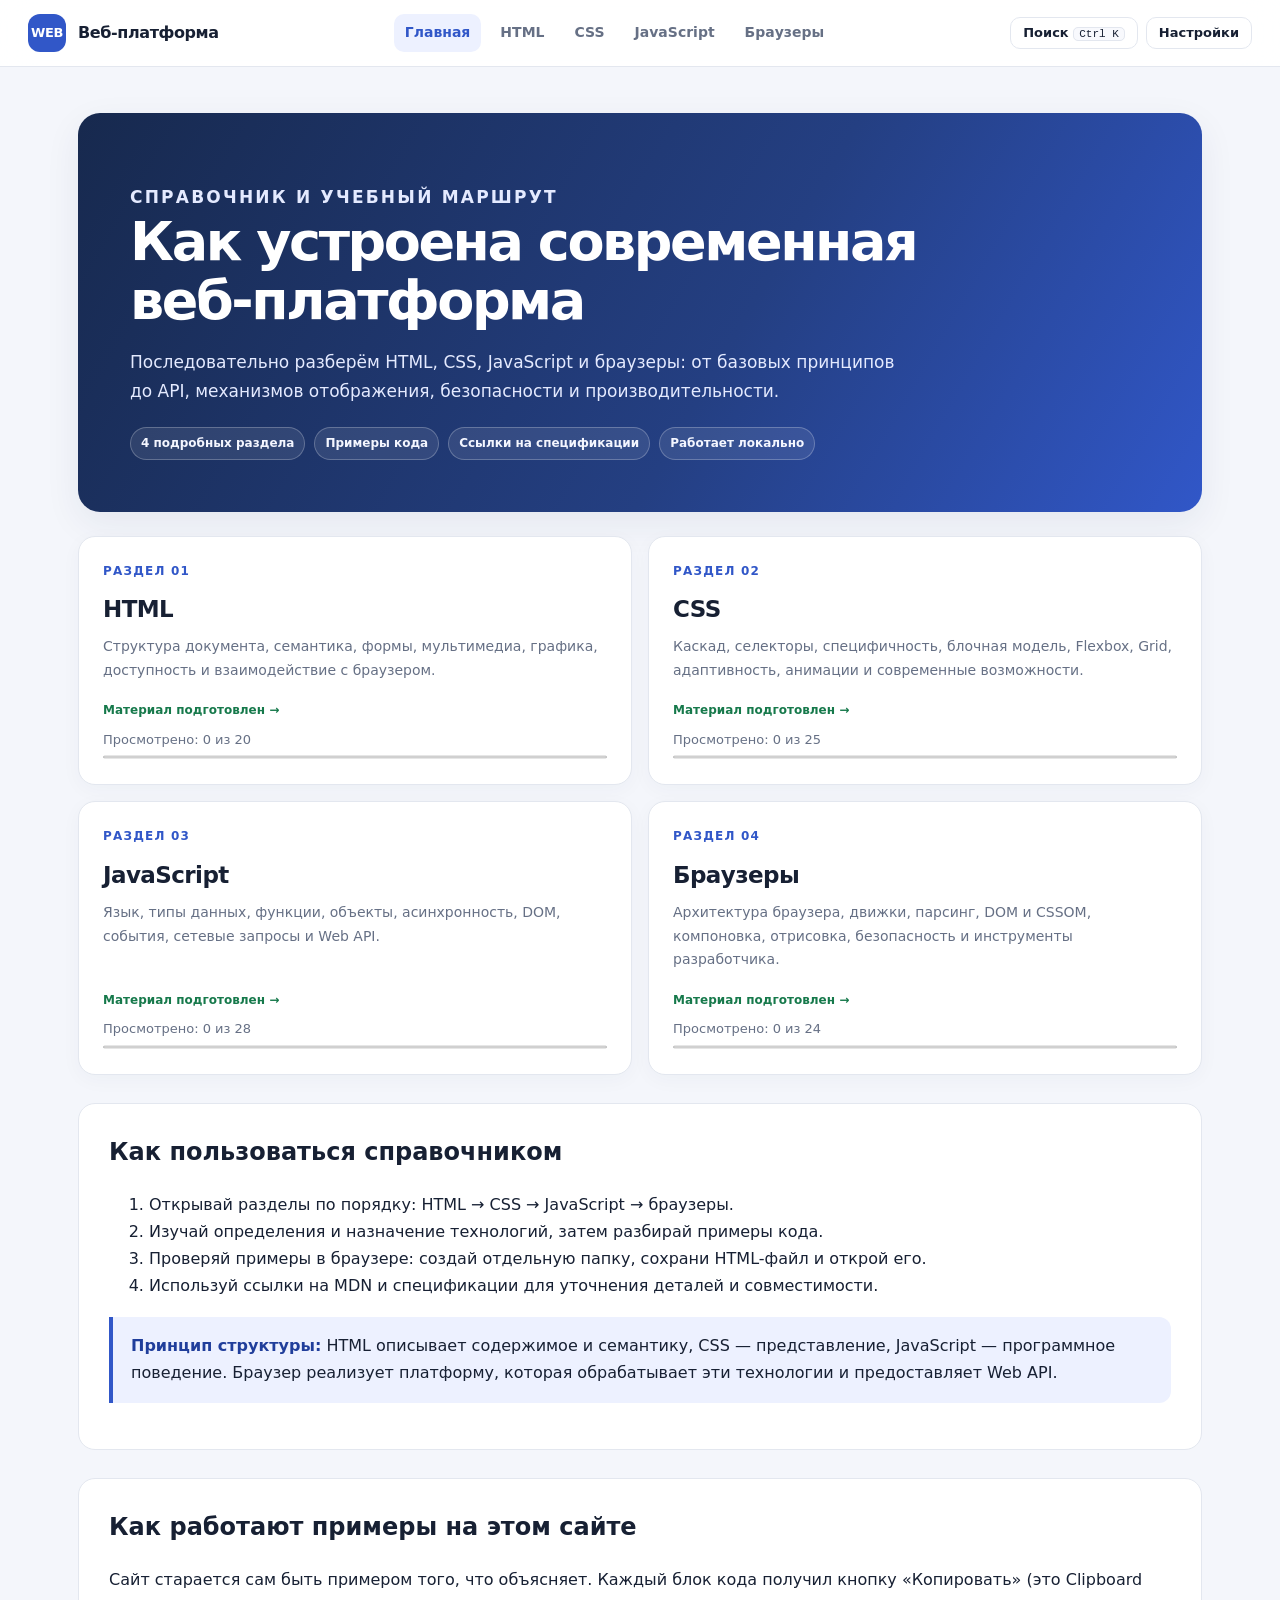
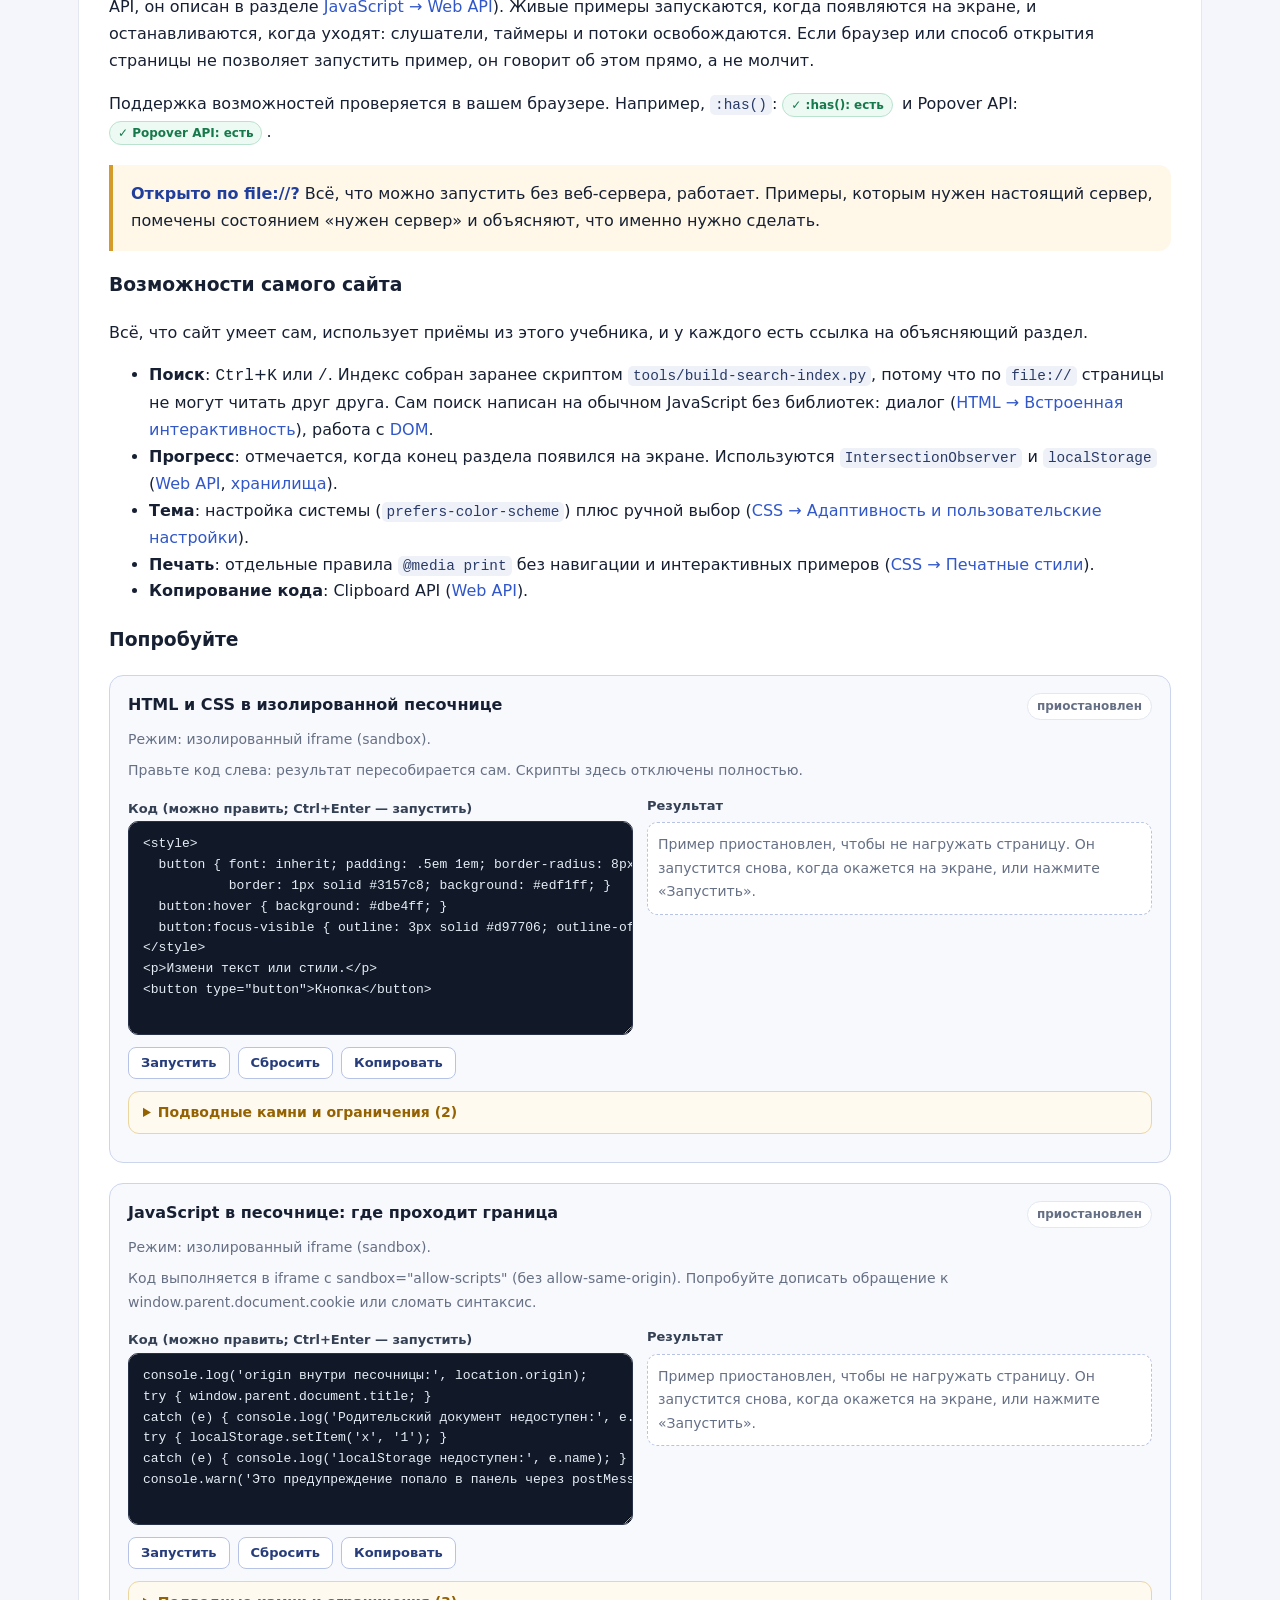
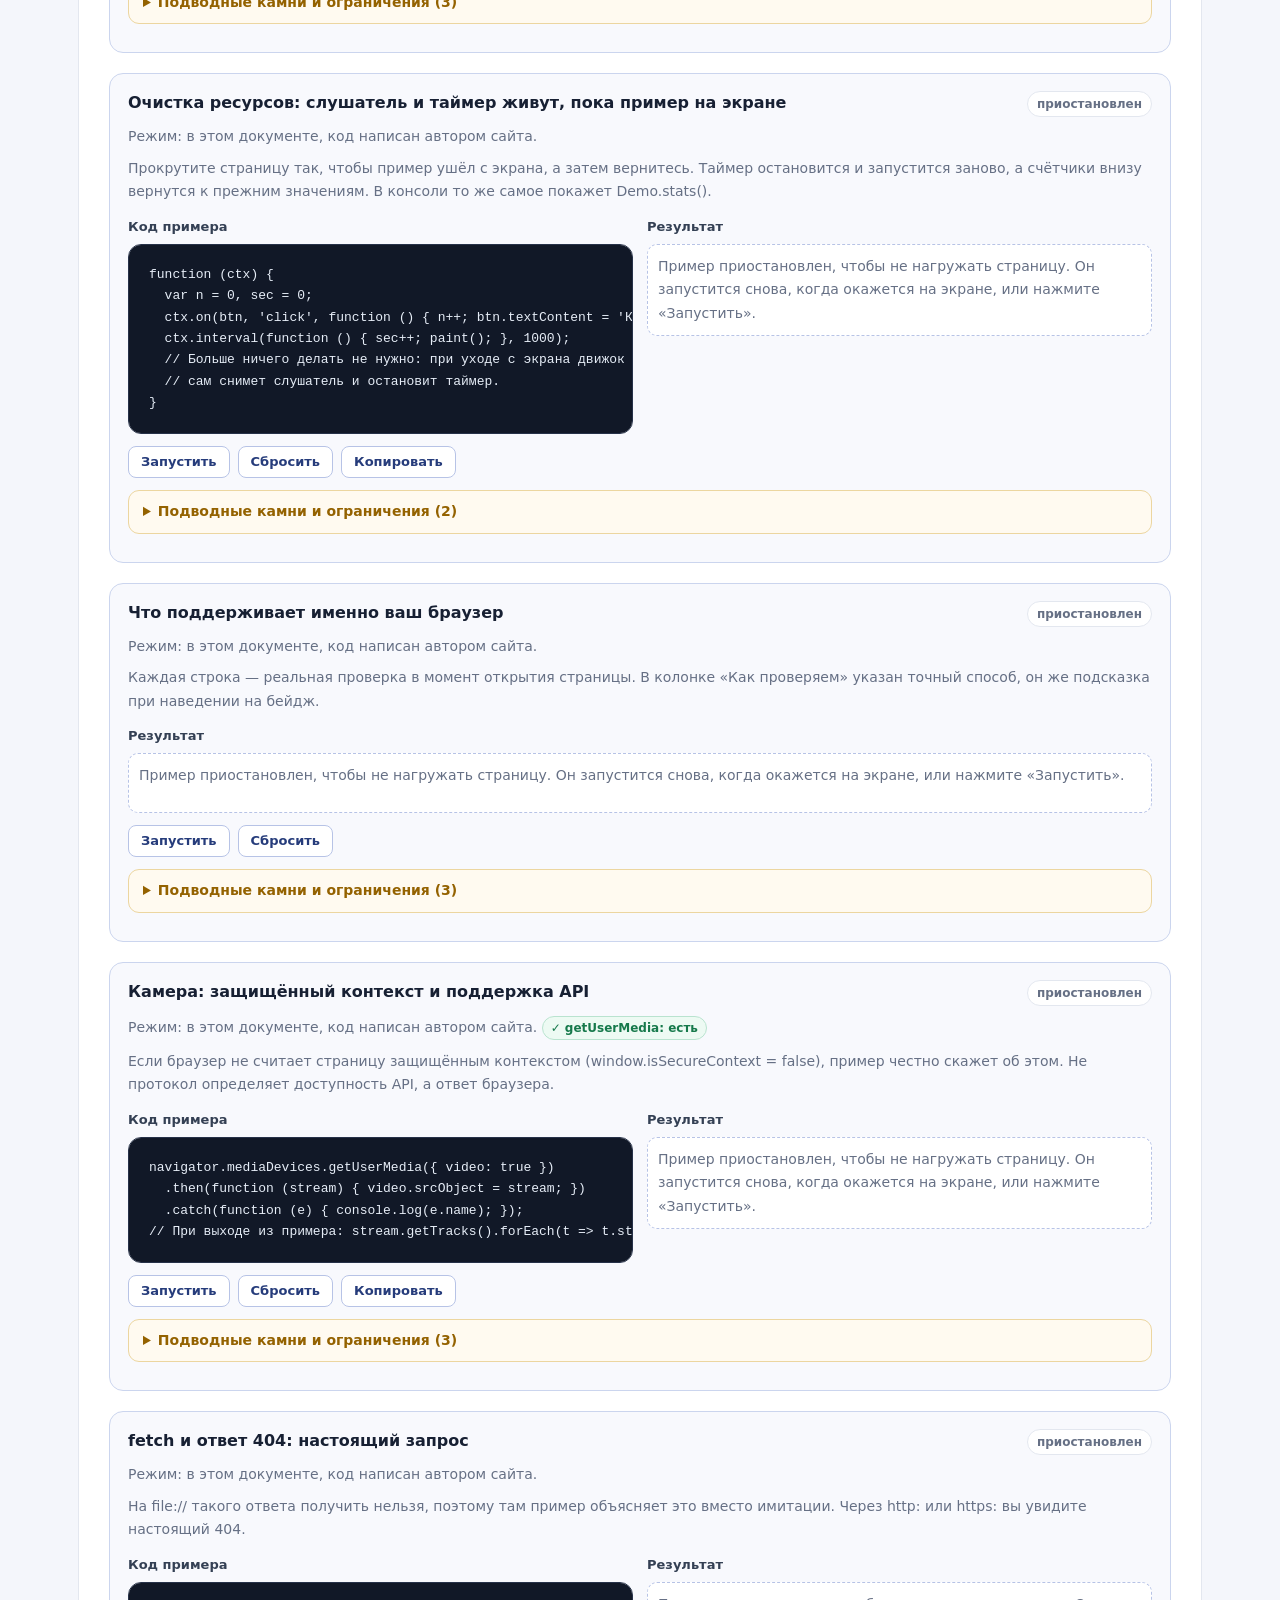
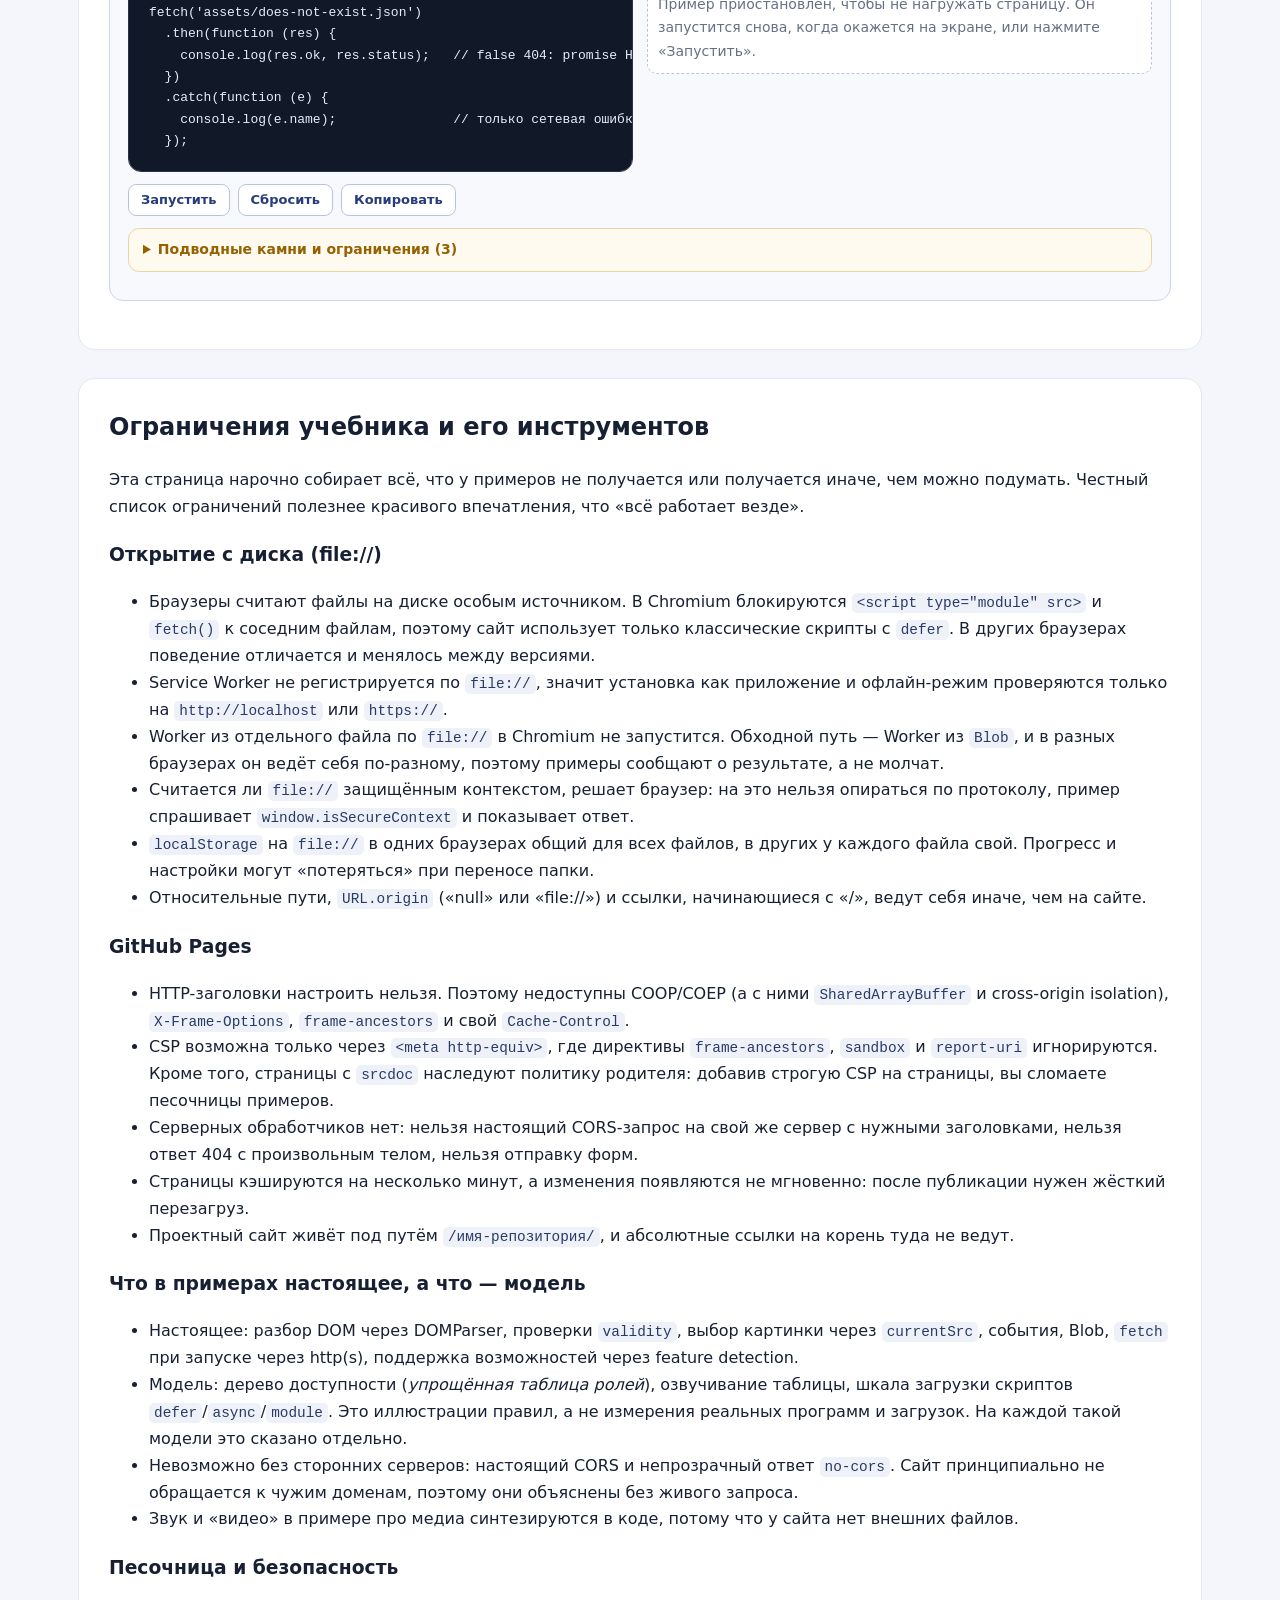
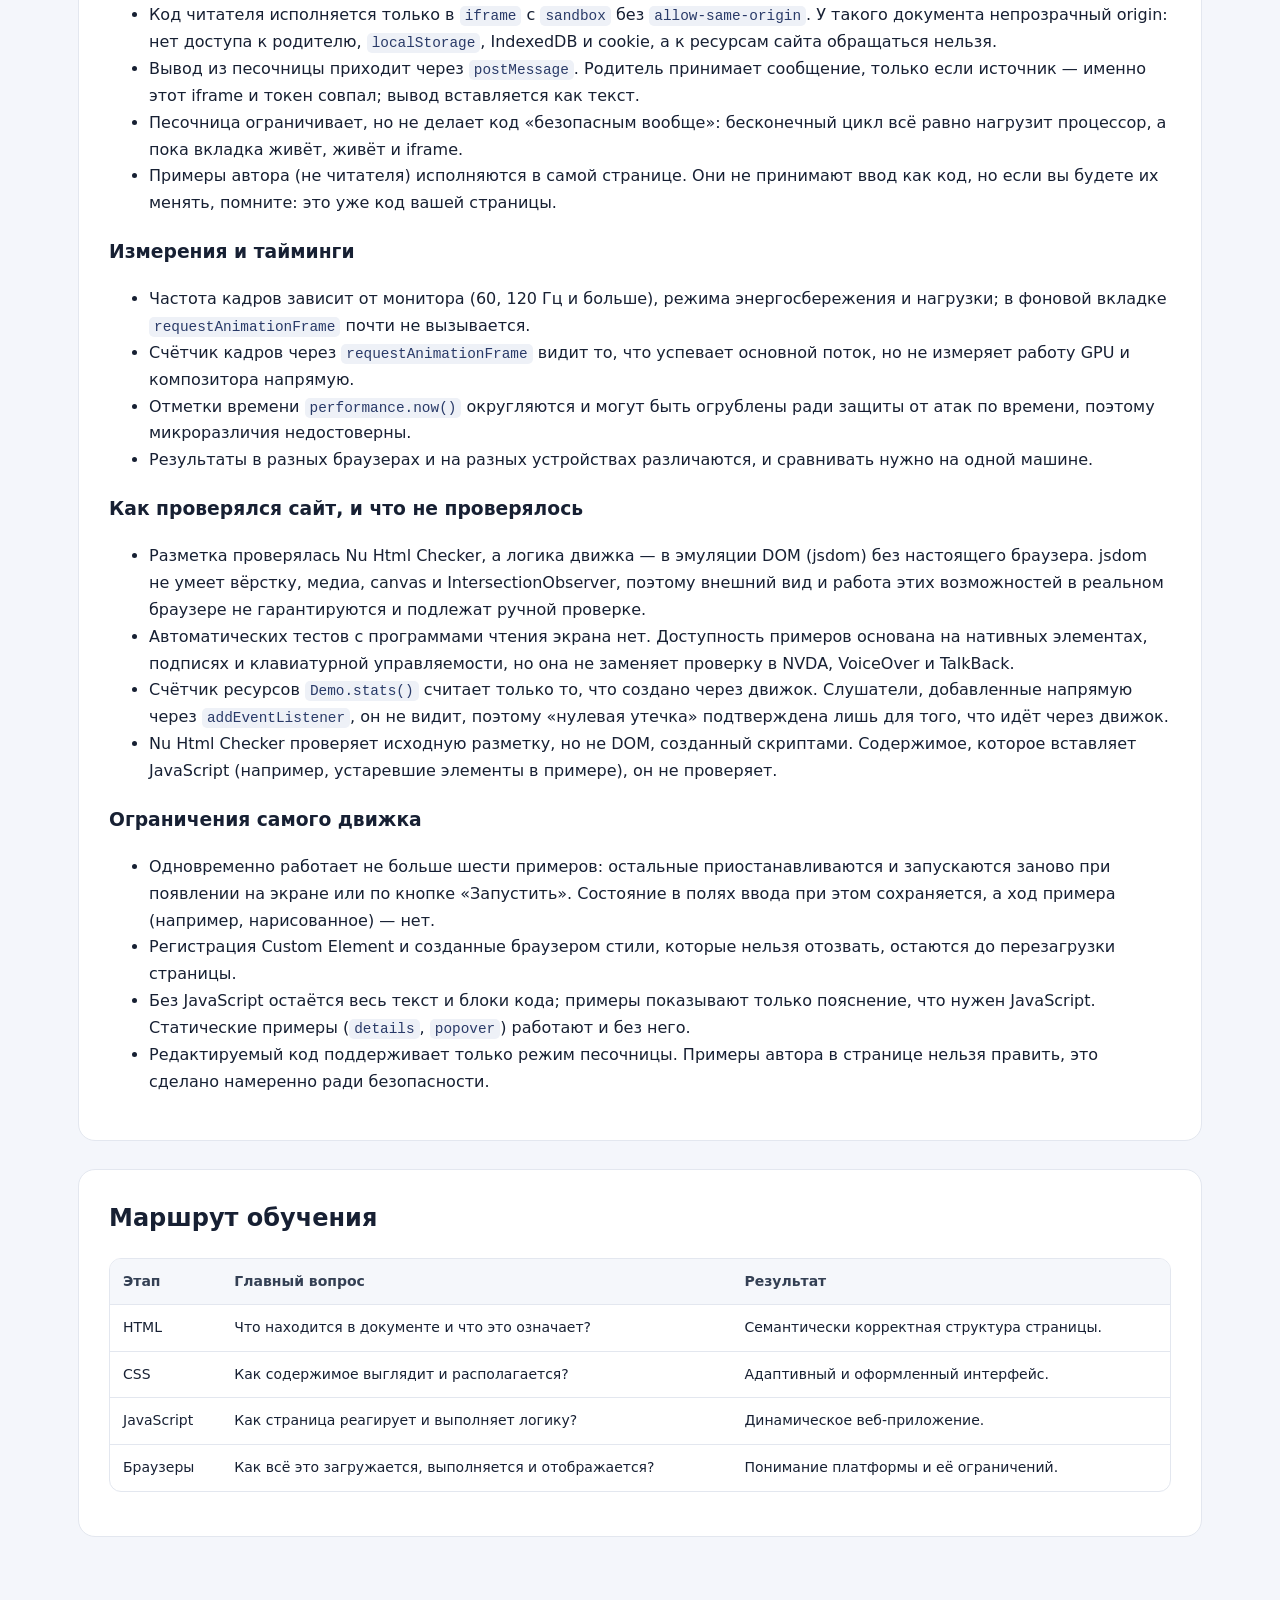
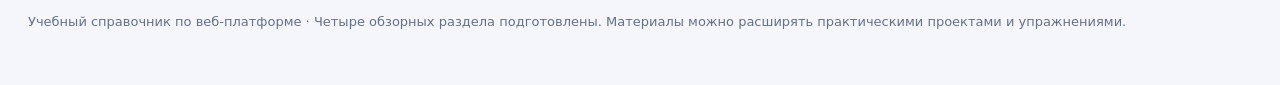
==== commit f2d38684: "Add files via upload" ====
--- a/index.html
+++ b/index.html
@@ -5,10 +5,14 @@
   <meta name="viewport" content="width=device-width, initial-scale=1">
   <meta name="description" content="Учебный справочник по HTML, CSS, JavaScript и устройству браузеров.">
   <title>Веб-платформа — учебный справочник</title>
+  <script src="assets/theme-init.js"></script>
   <link rel="stylesheet" href="assets/style.css">
   <link rel="stylesheet" href="assets/demo.css">
+  <link rel="stylesheet" href="assets/site.css">
   <script src="assets/demo.js" defer></script>
   <script src="assets/demos-showcase.js" defer></script>
+  <script src="assets/site-data.js" defer></script>
+  <script src="assets/site.js" defer></script>
 </head>
 <body>
   <header class="topbar">
@@ -80,6 +84,16 @@
       <p>Сайт старается сам быть примером того, что объясняет. Каждый блок кода получил кнопку «Копировать» (это Clipboard API, он описан в разделе <a href="javascript.html#apis">JavaScript → Web API</a>). Живые примеры запускаются, когда появляются на экране, и останавливаются, когда уходят: слушатели, таймеры и потоки освобождаются. Если браузер или способ открытия страницы не позволяет запустить пример, он говорит об этом прямо, а не молчит.</p>
       <p>Поддержка возможностей проверяется в вашем браузере. Например, <code>:has()</code>: <span data-support="css:has"></span> и Popover API: <span data-support="html:popover"></span>.</p>
       <div class="callout warning"><strong>Открыто по file://?</strong> Всё, что можно запустить без веб-сервера, работает. Примеры, которым нужен настоящий сервер, помечены состоянием «нужен сервер» и объясняют, что именно нужно сделать.</div>
+
+      <h3>Возможности самого сайта</h3>
+      <p>Всё, что сайт умеет сам, использует приёмы из этого учебника, и у каждого есть ссылка на объясняющий раздел.</p>
+      <ul>
+        <li><strong>Поиск</strong>: <kbd>Ctrl</kbd>+<kbd>K</kbd> или <kbd>/</kbd>. Индекс собран заранее скриптом <code>tools/build-search-index.py</code>, потому что по <code>file://</code> страницы не могут читать друг друга. Сам поиск написан на обычном JavaScript без библиотек: диалог (<a href="html.html#interaction">HTML → Встроенная интерактивность</a>), работа с <a href="javascript.html#dom">DOM</a>.</li>
+        <li><strong>Прогресс</strong>: отмечается, когда конец раздела появился на экране. Используются <code>IntersectionObserver</code> и <code>localStorage</code> (<a href="javascript.html#apis">Web API</a>, <a href="javascript.html#storage">хранилища</a>).</li>
+        <li><strong>Тема</strong>: настройка системы (<code>prefers-color-scheme</code>) плюс ручной выбор (<a href="css.html#responsive">CSS → Адаптивность и пользовательские настройки</a>).</li>
+        <li><strong>Печать</strong>: отдельные правила <code>@media print</code> без навигации и интерактивных примеров (<a href="css.html#modern">CSS → Печатные стили</a>).</li>
+        <li><strong>Копирование кода</strong>: Clipboard API (<a href="javascript.html#apis">Web API</a>).</li>
+      </ul>
 
       <h3>Попробуйте</h3>
       <div data-demo="showcase-html"><p>Для живого примера нужен включённый JavaScript. Код примера: обычная разметка с <code>&lt;style&gt;</code> и кнопкой.</p></div>
--- a/assets/demo.css
+++ b/assets/demo.css
@@ -312,3 +312,82 @@
   .mo-anc-tip { position: absolute; position-anchor: --mo-anchor; position-area: top; margin-bottom: 6px; padding: 4px 8px; border-radius: 6px; background: #172033; color: #fff; font-size: 12px; }
 }
 .mo-anc-tip[hidden] { display: none; }
+
+/* ======================================================================
+   Примеры JavaScript-раздела (assets/demos-js.js)
+   ====================================================================== */
+.js-code { margin: 8px 0; padding: 10px 12px; border-radius: 10px; background: var(--code); color: var(--code-text); font: 13px/1.6 ui-monospace, SFMono-Regular, Consolas, monospace; white-space: pre; overflow: auto; }
+.js-code .cl-line { display: block; padding: 0 6px; border-radius: 4px; }
+.js-code .cl-line[data-on="1"] { background: #5b4310; outline: 2px solid #f59e0b; }
+.el-kind { display: inline-block; padding: 1px 8px; border-radius: 999px; border: 1px solid var(--line); font-size: 12px; font-weight: 700; }
+.el-kind[data-k="стек"] { background: #eef1f7; color: #344054; }
+.el-kind[data-k="microtask"] { background: #edfaf3; color: var(--green); border-color: #b9e3cf; }
+.el-kind[data-k="task"] { background: #fff8e8; color: var(--amber); border-color: #ecd6a0; }
+.el-verdict { margin: 8px 0; padding: 8px 12px; border-left: 4px solid var(--green); border-radius: 0 8px 8px 0; background: #edfaf3; font-size: 14px; }
+.el-verdict[data-ok="no"] { border-color: #c0392b; background: #fff1f1; }
+.cx-grid td, .cx-grid th { text-align: center; padding: 4px 8px; font: 13px ui-monospace, SFMono-Regular, Consolas, monospace; }
+.cx-grid td.cx-yes { background: #edfaf3; color: var(--green); font-weight: 700; }
+.cx-grid td.cx-no { background: #fff1f1; color: #a12626; }
+.cl-env { display: inline-block; margin: 4px 8px 4px 0; padding: 6px 12px; border: 1px solid #16794b; border-radius: 8px; background: #edfaf3; font: 13px ui-monospace, SFMono-Regular, Consolas, monospace; }
+.pc-chain { display: flex; flex-direction: column; gap: 4px; margin: 8px 0; }
+.pc-box { padding: 6px 10px; border: 1px solid #b7c3e6; border-radius: 8px; background: #fff; font: 13px ui-monospace, SFMono-Regular, Consolas, monospace; }
+.pc-box[data-found="1"] { border-color: #16794b; background: #edfaf3; }
+.pc-arrow { align-self: center; color: var(--muted); }
+.ev-box { position: relative; margin: 8px 0; padding: 12px; border: 2px solid #3157c8; border-radius: 10px; background: #f4f6fb; }
+.ev-box .ev-box { background: #e8eefc; }
+.ev-box .ev-box .ev-box { background: #dbe4ff; }
+.ev-box > .ev-name { display: block; margin-bottom: 4px; font: 700 12px ui-monospace, SFMono-Regular, Consolas, monospace; color: #23429c; }
+.ev-box [data-hit]::after, .ev-box[data-hit]::after { content: attr(data-hit); position: absolute; top: -10px; right: 8px; padding: 0 8px; border-radius: 999px; background: #d97706; color: #fff; font-size: 12px; font-weight: 700; }
+.mut-hit { outline: 3px solid #d97706; background-color: #fff3d6; }
+.dom-tree { margin: 8px 0; padding: 8px 8px 8px 26px; border: 1px dashed #b7c3e6; border-radius: 8px; background: #fff; }
+.dom-tree li { margin: 3px 0; }
+.demo-log { margin-top: 8px; padding: 8px 10px; max-height: 160px; overflow: auto; border-radius: 8px; background: var(--code); color: var(--code-text); font: 12.5px/1.6 ui-monospace, SFMono-Regular, Consolas, monospace; white-space: pre-wrap; }
+.fp-lane { display: flex; gap: 8px; align-items: baseline; margin: 4px 0; font-size: 13px; }
+.fp-lane b { flex: 0 0 92px; }
+.fp-area { display: grid; place-items: center; height: 90px; margin: 8px 0; border: 2px dashed #b7c3e6; border-radius: 10px; background: #fff; color: var(--muted); touch-action: none; user-select: none; }
+.wk-mover { position: relative; height: 22px; margin: 6px 0; border-radius: 11px; background: #eef1f7; }
+.wk-dot { position: absolute; top: 3px; left: 3px; width: 16px; height: 16px; border-radius: 50%; background: #3157c8; }
+.mj-row { margin: 0 0 12px; padding: 0 0 10px; border-bottom: 1px solid var(--line); }
+.mj-row:last-child { border-bottom: 0; }
+.dom-tree li.done { text-decoration: line-through; color: var(--muted); }
+
+/* ======================================================================
+   Примеры раздела «Браузеры» (assets/demos-browsers.js)
+   ====================================================================== */
+
+/* Стоимость изменений: width против transform. Анимируют ТОЛЬКО эти два свойства. */
+@keyframes cw-grow { from { width: 40px; } to { width: 220px; } }
+@keyframes cw-move { from { transform: translateX(0); } to { transform: translateX(180px); } }
+.cw-lanes { display: grid; grid-template-columns: repeat(2, minmax(0, 1fr)); gap: 12px; margin: 10px 0; }
+.cw-lane { padding: 8px; border: 1px solid var(--line); border-radius: 10px; background: #fff; }
+.cw-lane h5 { margin: 0 0 6px; font-size: 13px; }
+.cw-row { display: flex; flex-wrap: wrap; align-items: flex-start; max-height: 96px; overflow: hidden; }
+.cw-box { flex: 0 0 auto; width: 40px; height: 22px; margin: 1px; border-radius: 4px; background: #d97706; }
+.cw-lane[data-kind="transform"] .cw-box { background: #16794b; }
+.cw-dot { flex: 0 0 8px; height: 8px; margin: 1px; background: #dbe4ff; }
+.cw-fps { font: 700 20px ui-monospace, SFMono-Regular, Consolas, monospace; color: #23429c; }
+@media (max-width: 800px) { .cw-lanes { grid-template-columns: 1fr; } }
+
+/* Конвейер рендеринга */
+.pl-stages { display: flex; flex-wrap: wrap; align-items: center; gap: 6px; margin: 10px 0; }
+.pl-stage { padding: 8px 14px; border: 2px solid #cbd5ee; border-radius: 10px; background: #f4f6fb; color: var(--muted); font-weight: 700; font-size: 14px; }
+.pl-stage[data-on="1"] { border-color: #d97706; background: #fff3d6; color: #7c4a03; }
+.pl-stage[data-on="2"] { border-color: #16794b; background: #edfaf3; color: #14532d; }
+.pl-arrow { color: var(--muted); }
+.pl-cost { display: inline-block; padding: 2px 10px; border-radius: 999px; font-size: 12px; font-weight: 700; border: 1px solid var(--line); }
+.pl-cost[data-c="low"] { background: #edfaf3; color: var(--green); border-color: #b9e3cf; }
+.pl-cost[data-c="mid"] { background: #fff8e8; color: var(--amber); border-color: #ecd6a0; }
+.pl-cost[data-c="high"] { background: #fff1f1; color: #a12626; border-color: #f0c4c4; }
+
+/* Вкладки DevTools */
+.dt-tabs { display: flex; flex-wrap: wrap; gap: 4px; margin: 8px 0 0; padding: 0; border-bottom: 2px solid var(--line); }
+.dt-tabs button { margin: 0; padding: 7px 12px; border: 1px solid #cbd5ee; border-bottom: 0; border-radius: 8px 8px 0 0; background: #f4f6fb; color: #263c7b; font: 600 13px/1.4 inherit; font-family: inherit; cursor: pointer; }
+.dt-tabs button[aria-selected="true"] { background: #fff; color: var(--text); border-color: var(--accent); }
+.dt-panel { padding: 10px 14px; border: 1px solid var(--line); border-top: 0; border-radius: 0 0 10px 10px; background: #fff; font-size: 14px; }
+.dt-panel h5 { margin: 0 0 6px; font-size: 15px; }
+.dt-panel ul { margin: 6px 0; padding-left: 20px; }
+.dt-try { margin: 8px 0 0; padding: 8px 12px; border-left: 4px solid var(--accent); border-radius: 0 8px 8px 0; background: var(--accent-soft); }
+.org-grid td, .org-grid th { padding: 5px 8px; font-size: 13px; }
+.org-verdict { margin: 8px 0; padding: 8px 12px; border-left: 4px solid var(--green); border-radius: 0 8px 8px 0; background: #edfaf3; font-size: 14px; }
+.org-verdict[data-ok="no"] { border-color: #c0392b; background: #fff1f1; }
+.csp-frame { display: block; width: 100%; height: 80px; border: 1px solid #b7c3e6; border-radius: 8px; background: #fff; }
--- a/assets/site.css
+++ b/assets/site.css
@@ -0,0 +1,348 @@
+/* assets/site.css — возможности самого сайта: пропуск навигации, панель инструментов, поиск,
+   прогресс, тёмная тема и печать. Каждая возможность применяет то, что объясняет учебник
+   (ссылки на разделы — в панели «Настройки» и на главной странице). */
+
+/* ---------- Пропуск навигации (доступность) ---------- */
+.skip-link {
+  position: absolute; left: 12px; top: -64px; z-index: 1000; padding: 9px 16px; border-radius: 10px;
+  background: var(--accent); color: #fff; font-weight: 700; text-decoration: none;
+}
+.skip-link:focus { top: 10px; }
+
+/* ---------- Панель инструментов в шапке ---------- */
+.site-tools { display: flex; flex-wrap: wrap; align-items: center; gap: 8px; }
+.site-tools button, .site-tools summary {
+  padding: 6px 12px; border: 1px solid var(--line); border-radius: 10px; background: var(--surface); color: var(--text);
+  font: inherit; font-size: 13px; font-weight: 600; line-height: 1.4; cursor: pointer; list-style: none;
+}
+.site-tools button:hover, .site-tools summary:hover { background: var(--accent-soft); }
+.site-tools kbd { padding: 0 5px; border: 1px solid var(--line); border-radius: 5px; background: var(--surface-soft); font: 11px ui-monospace, SFMono-Regular, Consolas, monospace; }
+.site-tools :focus-visible, .site-search :focus-visible, .site-panel :focus-visible { outline: 3px solid var(--accent); outline-offset: 2px; }
+.site-panel {
+  width: min(360px, calc(100vw - 24px)); margin: 0; padding: 14px 16px; border: 1px solid var(--line); border-radius: 14px;
+  background: var(--surface); color: var(--text); box-shadow: var(--shadow); font-size: 14px;
+}
+.site-panel[popover] { position: fixed; inset: 64px 16px auto auto; }
+.site-panel h3 { margin: 0 0 6px; font-size: 15px; }
+.site-panel p { margin: 6px 0; }
+.site-panel fieldset { margin: 6px 0 10px; padding: 6px 10px; border: 1px solid var(--line); border-radius: 10px; }
+.site-panel legend { padding: 0 6px; font-weight: 700; font-size: 13px; }
+.site-panel label { display: inline-block; margin-right: 12px; }
+.site-panel progress { width: 100%; height: 10px; accent-color: var(--green); }
+.site-panel .site-note { color: var(--muted); font-size: 12.5px; }
+details.site-settings > .site-panel { position: absolute; right: 16px; z-index: 50; }
+
+/* ---------- Прогресс ---------- */
+.sidebar a.is-read::before { content: "✓ "; color: var(--green); font-weight: 800; }
+.chapter-progress { display: block; margin-top: 8px; font-size: 13px; color: var(--muted); }
+.chapter-progress progress { display: block; width: 100%; height: 6px; margin-top: 4px; accent-color: var(--green); }
+
+/* ---------- Поиск ---------- */
+.site-search {
+  width: min(680px, calc(100vw - 24px)); max-height: min(82vh, 660px); margin: 7vh auto 0; padding: 0; overflow: hidden;
+  border: 1px solid var(--line); border-radius: 16px; background: var(--surface); color: var(--text); box-shadow: 0 24px 70px rgba(0, 0, 0, .35);
+}
+.site-search[open] { display: flex; flex-direction: column; }
+.site-search::backdrop { background: rgba(10, 14, 24, .55); }
+.ss-head { display: flex; gap: 8px; padding: 12px; border-bottom: 1px solid var(--line); }
+.ss-head input { flex: 1; min-width: 0; padding: 9px 12px; border: 1px solid var(--line); border-radius: 10px; background: var(--bg); color: var(--text); font: inherit; font-size: 16px; }
+.ss-head button { padding: 6px 12px; border: 1px solid var(--line); border-radius: 10px; background: var(--surface); color: var(--text); font: inherit; cursor: pointer; }
+.ss-status, .ss-hint { margin: 0; padding: 6px 14px; font-size: 12.5px; color: var(--muted); }
+.ss-list { flex: 1; min-height: 0; margin: 0; padding: 6px; overflow: auto; list-style: none; }
+.ss-list li { border-radius: 10px; }
+.ss-list a { display: block; padding: 8px 10px; color: inherit; text-decoration: none; }
+.ss-list li[aria-selected="true"] { background: var(--accent-soft); outline: 2px solid var(--accent); }
+.ss-path { font-size: 12px; color: var(--muted); }
+.ss-title { font-weight: 700; }
+.ss-snip { font-size: 13px; color: var(--muted); }
+.site-search mark, .find-flash mark { padding: 0 1px; border-radius: 3px; background: #ffe08a; color: #172033; }
+.find-flash { outline: 3px solid #d97706; outline-offset: 4px; border-radius: 6px; }
+
+/* ---------- Тёмная палитра (переменные) ----------
+   Работает в двух случаях: по системной настройке (если читатель не выбрал тему вручную)
+   и по ручному выбору data-theme="dark". Только для экрана. */
+@media screen {
+  :root[data-theme="dark"] {
+    color-scheme: dark;
+    --bg: #0f1419; --surface: #171d27; --surface-soft: #1b2230; --text: #e6e9f0; --muted: #9aa6b8; --line: #2c3547;
+    --accent: #8fb0ff; --accent-soft: #1d2a4a; --green: #4cc38a; --amber: #e2b04a; --code: #0b0f17; --code-text: #e6edf7;
+    --shadow: 0 12px 36px rgba(0, 0, 0, .4);
+  }
+}
+@media screen and (prefers-color-scheme: dark) {
+  :root:not([data-theme="light"]) {
+    color-scheme: dark;
+    --bg: #0f1419; --surface: #171d27; --surface-soft: #1b2230; --text: #e6e9f0; --muted: #9aa6b8; --line: #2c3547;
+    --accent: #8fb0ff; --accent-soft: #1d2a4a; --green: #4cc38a; --amber: #e2b04a; --code: #0b0f17; --code-text: #e6edf7;
+    --shadow: 0 12px 36px rgba(0, 0, 0, .4);
+  }
+}
+/* Кнопка пропуска и акцентные кнопки остаются с белым текстом: на тёмной теме акцент светлее, поэтому текст на нём тёмный. */
+@media screen {
+  :root[data-theme="dark"] .skip-link { color: #0f1419; }
+}
+@media screen and (prefers-color-scheme: dark) {
+  :root:not([data-theme="light"]) .skip-link { color: #0f1419; }
+}
+
+/* BEGIN GENERATED DARK */
+/* Тёмные переопределения для жёстко заданных светлых цветов. Только для экрана: при печати всегда светлая схема. */
+@media screen {
+:root[data-theme="dark"] .topbar { background: rgba(15,20,25,.92); }
+:root[data-theme="dark"] .sidebar a { color: #b6bfcd; }
+:root[data-theme="dark"] .lead { color: #b6bfcd; }
+:root[data-theme="dark"] .callout strong { color: #a9c1ff; }
+:root[data-theme="dark"] .callout.warning { background: #2e2512; }
+:root[data-theme="dark"] .callout.success { background: #12291f; }
+:root[data-theme="dark"] .tag { border: 1px solid #2c3547; background: var(--surface-soft); color: #b2c3f5; }
+:root[data-theme="dark"] p code, :root[data-theme="dark"] li code, :root[data-theme="dark"] td code { background: #232c3b; color: #b6c3e6; }
+:root[data-theme="dark"] th { background: var(--surface-soft); color: #c3cbd8; }
+:root[data-theme="dark"] .diagram-box { border: 1px solid #33405a; background: var(--surface); }
+:root[data-theme="dark"] .diagram-box strong { color: #a9c1ff; }
+:root[data-theme="dark"] .diagram-arrow { color: var(--muted); }
+:root[data-theme="dark"] summary { color: #c0d0ff; }
+:root[data-theme="dark"] .next-card { background: var(--accent-soft); border: 1px solid #2c3547; }
+:root[data-theme="dark"] .chapter-card:hover { border-color: #4b5b85; }
+:root[data-theme="dark"] .home-section { background: var(--surface); }
+:root[data-theme="dark"] .kbd { border: 1px solid #3a4666; background: var(--surface); }
+:root[data-theme="dark"] .demo-shell { border: 1px solid #33405a; }
+:root[data-theme="dark"] .demo-state { background: var(--surface); }
+:root[data-theme="dark"] .demo-shell[data-state="running"] .demo-state { border-color: #1f5a40; background: #12291f; }
+:root[data-theme="dark"] .demo-shell[data-state="error"] .demo-state { color: #ff8f8f; border-color: #6b2f33; background: #33191b; }
+:root[data-theme="dark"] .demo-shell[data-state="unsupported"] .demo-state, :root[data-theme="dark"] .demo-shell[data-state="secure"] .demo-state, :root[data-theme="dark"] .demo-shell[data-state="server"] .demo-state { border-color: #6b5524; background: #2e2512; }
+:root[data-theme="dark"] .demo-label { color: #c3cbd8; }
+:root[data-theme="dark"] .demo-live { border: 1px dashed #3a4666; background: var(--surface); }
+:root[data-theme="dark"] .demo-frame { background: var(--surface); }
+:root[data-theme="dark"] .demo-btn, :root[data-theme="dark"] .code-copy { border: 1px solid #3a4666; background: var(--surface); color: #c0d0ff; }
+:root[data-theme="dark"] .demo-error { background: #33191b; color: #ffb3b3; }
+:root[data-theme="dark"] .support-badge[data-ok="yes"] { background: #12291f; border-color: #1f5a40; }
+:root[data-theme="dark"] .support-badge[data-ok="no"] { color: #ff8f8f; background: #33191b; border-color: #6b2f33; }
+:root[data-theme="dark"] .demo-live .demo-stat { color: #c3cbd8; }
+:root[data-theme="dark"] .live-static { border: 1px solid #33405a; }
+:root[data-theme="dark"] .live-static-title { color: #c3cbd8; }
+:root[data-theme="dark"] .live-static details { background: var(--surface); }
+:root[data-theme="dark"] .live-static [popover] { border: 1px solid #33405a; }
+:root[data-theme="dark"] .live-static button, :root[data-theme="dark"] .demo-live button:not(.demo-btn) { border: 1px solid #3a4666; background: var(--surface); color: #c0d0ff; }
+:root[data-theme="dark"] .demo-live dialog { border: 1px solid #3a4666; }
+:root[data-theme="dark"] .demo-field { color: #c3cbd8; }
+:root[data-theme="dark"] .demo-field input, :root[data-theme="dark"] .demo-field select, :root[data-theme="dark"] .demo-live textarea, :root[data-theme="dark"] .demo-live select, :root[data-theme="dark"] .demo-live input[type="text"], :root[data-theme="dark"] .demo-live input[type="email"], :root[data-theme="dark"] .demo-live input[type="number"] { border: 1px solid #3a4666; background: var(--surface); }
+:root[data-theme="dark"] .demo-live input:invalid { outline: 2px solid #7a3b3b; }
+:root[data-theme="dark"] .demo-tree .role { color: #a9c1ff; }
+:root[data-theme="dark"] .tl-lane { background: #232c3b; }
+:root[data-theme="dark"] .tl-blocked { background: repeating-linear-gradient(45deg, #51618f, #51618f 4px, #3a4666 4px, #3a4666 8px); }
+:root[data-theme="dark"] .tl-summary { color: #c3cbd8; }
+:root[data-theme="dark"] .a11y-box { border: 1px dashed #3a4666; }
+:root[data-theme="dark"] .demo-canvas-wrap canvas { border: 1px solid #3a4666; background: var(--surface); }
+:root[data-theme="dark"] .demo-svg { background: var(--surface); }
+:root[data-theme="dark"] .demo-math-row canvas { background: var(--surface); }
+:root[data-theme="dark"] .demo-iframe-test { border: 1px solid #3a4666; background: var(--surface); }
+:root[data-theme="dark"] .demo-wc-scope { border: 1px dashed #3a4666; }
+:root[data-theme="dark"] .demo-pitfalls { border-color: #6b5524; background: #2e2512; }
+:root[data-theme="dark"] .sel-sample { background: var(--surface); }
+:root[data-theme="dark"] .sel-sample article { border: 1px solid #33405a; }
+:root[data-theme="dark"] .sel-sample .sel-hit { background-color: #3a2d10; }
+:root[data-theme="dark"] .bm-stage { background: var(--surface); }
+:root[data-theme="dark"] .bm-el { color: var(--text); }
+:root[data-theme="dark"] .demo-readout { color: #c3cbd8; }
+:root[data-theme="dark"] .fx-box { border: 2px dashed #3a4666; background: var(--surface); }
+:root[data-theme="dark"] .fx-item { background: #243459; }
+:root[data-theme="dark"] .gr-box { border: 2px dashed #3a4666; background: var(--surface); }
+:root[data-theme="dark"] .gr-item { background: #12291f; }
+:root[data-theme="dark"] .gr-item[data-area="header"] { background: #243459; }
+:root[data-theme="dark"] .gr-item[data-area="footer"] { background: #4a2124; }
+:root[data-theme="dark"] .sg-card { background: #12291f; }
+:root[data-theme="dark"] .cq-wrap { border: 2px dashed #3a4666; background: var(--surface); }
+:root[data-theme="dark"] .tok-comp { border: 1px dashed #3a4666; background: var(--bg); }
+:root[data-theme="dark"] .tok-card { background: var(--tok-bg, var(--surface)); color: var(--tok-text, var(--text)); }
+:root[data-theme="dark"] .tf-stage { background: var(--surface); }
+:root[data-theme="dark"] .tf-ghost { border: 2px dashed #5b6b86; }
+:root[data-theme="dark"] .ts-track { background: #232c3b; }
+:root[data-theme="dark"] .ts-lane .ts-time { color: #c3cbd8; }
+:root[data-theme="dark"] .ts-editor { background: var(--surface); }
+:root[data-theme="dark"] .an-track { background: #232c3b; }
+:root[data-theme="dark"] .mo-has { border: 2px solid #33405a; background: var(--surface); }
+:root[data-theme="dark"] .mo-has:has(input:checked) { background: #12291f; }
+@supports selector(&) { :root[data-theme="dark"] .mo-nest { background: var(--surface); } }
+@supports selector(&) { :root[data-theme="dark"] .mo-nest h5 { color: var(--accent); } }
+@supports selector(&) { :root[data-theme="dark"] .mo-nest p b { color: #ff8f8f; } }
+:root[data-theme="dark"] .mo-ld { background: light-dark(var(--surface), #172033); color: light-dark(var(--text), #ffffff); }
+:root[data-theme="dark"] .mo-tw { border: 1px dashed #3a4666; background: var(--surface); }
+:root[data-theme="dark"] .mo-sd { background: var(--surface); }
+:root[data-theme="dark"] .el-kind[data-k="стек"] { background: #232c3b; color: #c3cbd8; }
+:root[data-theme="dark"] .el-kind[data-k="microtask"] { background: #12291f; border-color: #1f5a40; }
+:root[data-theme="dark"] .el-kind[data-k="task"] { background: #2e2512; border-color: #6b5524; }
+:root[data-theme="dark"] .el-verdict { background: #12291f; }
+:root[data-theme="dark"] .el-verdict[data-ok="no"] { background: #33191b; }
+:root[data-theme="dark"] .cx-grid td.cx-yes { background: #12291f; }
+:root[data-theme="dark"] .cx-grid td.cx-no { background: #33191b; color: #ff8f8f; }
+:root[data-theme="dark"] .cl-env { background: #12291f; }
+:root[data-theme="dark"] .pc-box { border: 1px solid #3a4666; background: var(--surface); }
+:root[data-theme="dark"] .pc-box[data-found="1"] { background: #12291f; }
+:root[data-theme="dark"] .ev-box { background: var(--bg); }
+:root[data-theme="dark"] .ev-box .ev-box { background: #1d2a4a; }
+:root[data-theme="dark"] .ev-box .ev-box .ev-box { background: #243459; }
+:root[data-theme="dark"] .ev-box > .ev-name { color: #a9c1ff; }
+:root[data-theme="dark"] .mut-hit { background-color: #3a2d10; }
+:root[data-theme="dark"] .dom-tree { border: 1px dashed #3a4666; background: var(--surface); }
+:root[data-theme="dark"] .fp-area { border: 2px dashed #3a4666; background: var(--surface); }
+:root[data-theme="dark"] .wk-mover { background: #232c3b; }
+:root[data-theme="dark"] .cw-lane { background: var(--surface); }
+:root[data-theme="dark"] .cw-dot { background: #243459; }
+:root[data-theme="dark"] .cw-fps { color: #a9c1ff; }
+:root[data-theme="dark"] .pl-stage { border: 2px solid #33405a; background: var(--bg); }
+:root[data-theme="dark"] .pl-stage[data-on="1"] { background: #3a2d10; color: #f3c77a; }
+:root[data-theme="dark"] .pl-stage[data-on="2"] { background: #12291f; color: #7fe0ac; }
+:root[data-theme="dark"] .pl-cost[data-c="low"] { background: #12291f; border-color: #1f5a40; }
+:root[data-theme="dark"] .pl-cost[data-c="mid"] { background: #2e2512; border-color: #6b5524; }
+:root[data-theme="dark"] .pl-cost[data-c="high"] { background: #33191b; color: #ff8f8f; border-color: #6b2f33; }
+:root[data-theme="dark"] .dt-tabs button { border: 1px solid #33405a; background: var(--bg); color: #c0d0ff; }
+:root[data-theme="dark"] .dt-tabs button[aria-selected="true"] { background: var(--surface); }
+:root[data-theme="dark"] .dt-panel { background: var(--surface); }
+:root[data-theme="dark"] .org-verdict { background: #12291f; }
+:root[data-theme="dark"] .org-verdict[data-ok="no"] { background: #33191b; }
+:root[data-theme="dark"] .csp-frame { border: 1px solid #3a4666; background: var(--surface); }
+}
+@media screen and (prefers-color-scheme: dark) {
+:root:not([data-theme="light"]) .topbar { background: rgba(15,20,25,.92); }
+:root:not([data-theme="light"]) .sidebar a { color: #b6bfcd; }
+:root:not([data-theme="light"]) .lead { color: #b6bfcd; }
+:root:not([data-theme="light"]) .callout strong { color: #a9c1ff; }
+:root:not([data-theme="light"]) .callout.warning { background: #2e2512; }
+:root:not([data-theme="light"]) .callout.success { background: #12291f; }
+:root:not([data-theme="light"]) .tag { border: 1px solid #2c3547; background: var(--surface-soft); color: #b2c3f5; }
+:root:not([data-theme="light"]) p code, :root:not([data-theme="light"]) li code, :root:not([data-theme="light"]) td code { background: #232c3b; color: #b6c3e6; }
+:root:not([data-theme="light"]) th { background: var(--surface-soft); color: #c3cbd8; }
+:root:not([data-theme="light"]) .diagram-box { border: 1px solid #33405a; background: var(--surface); }
+:root:not([data-theme="light"]) .diagram-box strong { color: #a9c1ff; }
+:root:not([data-theme="light"]) .diagram-arrow { color: var(--muted); }
+:root:not([data-theme="light"]) summary { color: #c0d0ff; }
+:root:not([data-theme="light"]) .next-card { background: var(--accent-soft); border: 1px solid #2c3547; }
+:root:not([data-theme="light"]) .chapter-card:hover { border-color: #4b5b85; }
+:root:not([data-theme="light"]) .home-section { background: var(--surface); }
+:root:not([data-theme="light"]) .kbd { border: 1px solid #3a4666; background: var(--surface); }
+:root:not([data-theme="light"]) .demo-shell { border: 1px solid #33405a; }
+:root:not([data-theme="light"]) .demo-state { background: var(--surface); }
+:root:not([data-theme="light"]) .demo-shell[data-state="running"] .demo-state { border-color: #1f5a40; background: #12291f; }
+:root:not([data-theme="light"]) .demo-shell[data-state="error"] .demo-state { color: #ff8f8f; border-color: #6b2f33; background: #33191b; }
+:root:not([data-theme="light"]) .demo-shell[data-state="unsupported"] .demo-state, :root:not([data-theme="light"]) .demo-shell[data-state="secure"] .demo-state, :root:not([data-theme="light"]) .demo-shell[data-state="server"] .demo-state { border-color: #6b5524; background: #2e2512; }
+:root:not([data-theme="light"]) .demo-label { color: #c3cbd8; }
+:root:not([data-theme="light"]) .demo-live { border: 1px dashed #3a4666; background: var(--surface); }
+:root:not([data-theme="light"]) .demo-frame { background: var(--surface); }
+:root:not([data-theme="light"]) .demo-btn, :root:not([data-theme="light"]) .code-copy { border: 1px solid #3a4666; background: var(--surface); color: #c0d0ff; }
+:root:not([data-theme="light"]) .demo-error { background: #33191b; color: #ffb3b3; }
+:root:not([data-theme="light"]) .support-badge[data-ok="yes"] { background: #12291f; border-color: #1f5a40; }
+:root:not([data-theme="light"]) .support-badge[data-ok="no"] { color: #ff8f8f; background: #33191b; border-color: #6b2f33; }
+:root:not([data-theme="light"]) .demo-live .demo-stat { color: #c3cbd8; }
+:root:not([data-theme="light"]) .live-static { border: 1px solid #33405a; }
+:root:not([data-theme="light"]) .live-static-title { color: #c3cbd8; }
+:root:not([data-theme="light"]) .live-static details { background: var(--surface); }
+:root:not([data-theme="light"]) .live-static [popover] { border: 1px solid #33405a; }
+:root:not([data-theme="light"]) .live-static button, :root:not([data-theme="light"]) .demo-live button:not(.demo-btn) { border: 1px solid #3a4666; background: var(--surface); color: #c0d0ff; }
+:root:not([data-theme="light"]) .demo-live dialog { border: 1px solid #3a4666; }
+:root:not([data-theme="light"]) .demo-field { color: #c3cbd8; }
+:root:not([data-theme="light"]) .demo-field input, :root:not([data-theme="light"]) .demo-field select, :root:not([data-theme="light"]) .demo-live textarea, :root:not([data-theme="light"]) .demo-live select, :root:not([data-theme="light"]) .demo-live input[type="text"], :root:not([data-theme="light"]) .demo-live input[type="email"], :root:not([data-theme="light"]) .demo-live input[type="number"] { border: 1px solid #3a4666; background: var(--surface); }
+:root:not([data-theme="light"]) .demo-live input:invalid { outline: 2px solid #7a3b3b; }
+:root:not([data-theme="light"]) .demo-tree .role { color: #a9c1ff; }
+:root:not([data-theme="light"]) .tl-lane { background: #232c3b; }
+:root:not([data-theme="light"]) .tl-blocked { background: repeating-linear-gradient(45deg, #51618f, #51618f 4px, #3a4666 4px, #3a4666 8px); }
+:root:not([data-theme="light"]) .tl-summary { color: #c3cbd8; }
+:root:not([data-theme="light"]) .a11y-box { border: 1px dashed #3a4666; }
+:root:not([data-theme="light"]) .demo-canvas-wrap canvas { border: 1px solid #3a4666; background: var(--surface); }
+:root:not([data-theme="light"]) .demo-svg { background: var(--surface); }
+:root:not([data-theme="light"]) .demo-math-row canvas { background: var(--surface); }
+:root:not([data-theme="light"]) .demo-iframe-test { border: 1px solid #3a4666; background: var(--surface); }
+:root:not([data-theme="light"]) .demo-wc-scope { border: 1px dashed #3a4666; }
+:root:not([data-theme="light"]) .demo-pitfalls { border-color: #6b5524; background: #2e2512; }
+:root:not([data-theme="light"]) .sel-sample { background: var(--surface); }
+:root:not([data-theme="light"]) .sel-sample article { border: 1px solid #33405a; }
+:root:not([data-theme="light"]) .sel-sample .sel-hit { background-color: #3a2d10; }
+:root:not([data-theme="light"]) .bm-stage { background: var(--surface); }
+:root:not([data-theme="light"]) .bm-el { color: var(--text); }
+:root:not([data-theme="light"]) .demo-readout { color: #c3cbd8; }
+:root:not([data-theme="light"]) .fx-box { border: 2px dashed #3a4666; background: var(--surface); }
+:root:not([data-theme="light"]) .fx-item { background: #243459; }
+:root:not([data-theme="light"]) .gr-box { border: 2px dashed #3a4666; background: var(--surface); }
+:root:not([data-theme="light"]) .gr-item { background: #12291f; }
+:root:not([data-theme="light"]) .gr-item[data-area="header"] { background: #243459; }
+:root:not([data-theme="light"]) .gr-item[data-area="footer"] { background: #4a2124; }
+:root:not([data-theme="light"]) .sg-card { background: #12291f; }
+:root:not([data-theme="light"]) .cq-wrap { border: 2px dashed #3a4666; background: var(--surface); }
+:root:not([data-theme="light"]) .tok-comp { border: 1px dashed #3a4666; background: var(--bg); }
+:root:not([data-theme="light"]) .tok-card { background: var(--tok-bg, var(--surface)); color: var(--tok-text, var(--text)); }
+:root:not([data-theme="light"]) .tf-stage { background: var(--surface); }
+:root:not([data-theme="light"]) .tf-ghost { border: 2px dashed #5b6b86; }
+:root:not([data-theme="light"]) .ts-track { background: #232c3b; }
+:root:not([data-theme="light"]) .ts-lane .ts-time { color: #c3cbd8; }
+:root:not([data-theme="light"]) .ts-editor { background: var(--surface); }
+:root:not([data-theme="light"]) .an-track { background: #232c3b; }
+:root:not([data-theme="light"]) .mo-has { border: 2px solid #33405a; background: var(--surface); }
+:root:not([data-theme="light"]) .mo-has:has(input:checked) { background: #12291f; }
+@supports selector(&) { :root:not([data-theme="light"]) .mo-nest { background: var(--surface); } }
+@supports selector(&) { :root:not([data-theme="light"]) .mo-nest h5 { color: var(--accent); } }
+@supports selector(&) { :root:not([data-theme="light"]) .mo-nest p b { color: #ff8f8f; } }
+:root:not([data-theme="light"]) .mo-ld { background: light-dark(var(--surface), #172033); color: light-dark(var(--text), #ffffff); }
+:root:not([data-theme="light"]) .mo-tw { border: 1px dashed #3a4666; background: var(--surface); }
+:root:not([data-theme="light"]) .mo-sd { background: var(--surface); }
+:root:not([data-theme="light"]) .el-kind[data-k="стек"] { background: #232c3b; color: #c3cbd8; }
+:root:not([data-theme="light"]) .el-kind[data-k="microtask"] { background: #12291f; border-color: #1f5a40; }
+:root:not([data-theme="light"]) .el-kind[data-k="task"] { background: #2e2512; border-color: #6b5524; }
+:root:not([data-theme="light"]) .el-verdict { background: #12291f; }
+:root:not([data-theme="light"]) .el-verdict[data-ok="no"] { background: #33191b; }
+:root:not([data-theme="light"]) .cx-grid td.cx-yes { background: #12291f; }
+:root:not([data-theme="light"]) .cx-grid td.cx-no { background: #33191b; color: #ff8f8f; }
+:root:not([data-theme="light"]) .cl-env { background: #12291f; }
+:root:not([data-theme="light"]) .pc-box { border: 1px solid #3a4666; background: var(--surface); }
+:root:not([data-theme="light"]) .pc-box[data-found="1"] { background: #12291f; }
+:root:not([data-theme="light"]) .ev-box { background: var(--bg); }
+:root:not([data-theme="light"]) .ev-box .ev-box { background: #1d2a4a; }
+:root:not([data-theme="light"]) .ev-box .ev-box .ev-box { background: #243459; }
+:root:not([data-theme="light"]) .ev-box > .ev-name { color: #a9c1ff; }
+:root:not([data-theme="light"]) .mut-hit { background-color: #3a2d10; }
+:root:not([data-theme="light"]) .dom-tree { border: 1px dashed #3a4666; background: var(--surface); }
+:root:not([data-theme="light"]) .fp-area { border: 2px dashed #3a4666; background: var(--surface); }
+:root:not([data-theme="light"]) .wk-mover { background: #232c3b; }
+:root:not([data-theme="light"]) .cw-lane { background: var(--surface); }
+:root:not([data-theme="light"]) .cw-dot { background: #243459; }
+:root:not([data-theme="light"]) .cw-fps { color: #a9c1ff; }
+:root:not([data-theme="light"]) .pl-stage { border: 2px solid #33405a; background: var(--bg); }
+:root:not([data-theme="light"]) .pl-stage[data-on="1"] { background: #3a2d10; color: #f3c77a; }
+:root:not([data-theme="light"]) .pl-stage[data-on="2"] { background: #12291f; color: #7fe0ac; }
+:root:not([data-theme="light"]) .pl-cost[data-c="low"] { background: #12291f; border-color: #1f5a40; }
+:root:not([data-theme="light"]) .pl-cost[data-c="mid"] { background: #2e2512; border-color: #6b5524; }
+:root:not([data-theme="light"]) .pl-cost[data-c="high"] { background: #33191b; color: #ff8f8f; border-color: #6b2f33; }
+:root:not([data-theme="light"]) .dt-tabs button { border: 1px solid #33405a; background: var(--bg); color: #c0d0ff; }
+:root:not([data-theme="light"]) .dt-tabs button[aria-selected="true"] { background: var(--surface); }
+:root:not([data-theme="light"]) .dt-panel { background: var(--surface); }
+:root:not([data-theme="light"]) .org-verdict { background: #12291f; }
+:root:not([data-theme="light"]) .org-verdict[data-ok="no"] { background: #33191b; }
+:root:not([data-theme="light"]) .csp-frame { border: 1px solid #3a4666; background: var(--surface); }
+}
+/* END GENERATED DARK */
+
+/* ---------- Печать: всегда светлая схема, без интерфейса ---------- */
+@media print {
+  @page { margin: 16mm; }
+  html, body { background: #fff !important; color: #000 !important; }
+  body { font-size: 11pt; }
+  .topbar, .sidebar, .site-tools, .site-search, .skip-link, .code-copy, .demo-shell, [data-demo], .chapter-progress { display: none !important; }
+  .page-grid { display: block !important; max-width: none !important; padding: 0 !important; }
+  .article, main { max-width: none !important; width: auto !important; margin: 0 !important; }
+  .hero { background: none !important; color: #000 !important; box-shadow: none !important; border: 0 !important; padding: 0 !important; }
+  .hero * { color: #000 !important; }
+  .content-section, .home-section { box-shadow: none !important; border: 0 !important; padding: 0 0 8pt !important; background: none !important; }
+  pre { white-space: pre-wrap; word-break: break-word; border: 1px solid #888 !important; background: #fff !important; color: #000 !important; }
+  pre code { color: #000 !important; }
+  a { color: #000; text-decoration: underline; }
+  a[href^="http"]::after { content: " (" attr(href) ")"; font-size: .85em; word-break: break-all; }
+  h2, h3 { break-after: avoid; }
+  pre, table, figure, .callout, .diagram, details { break-inside: avoid; }
+  .live-static { border: 1px solid #888; background: none; }
+}
+main:focus { outline: none; }
+
+/* Шапка: три блока (бренд, навигация, инструменты) должны переноситься, а не вылезать. */
+.topbar { flex-wrap: wrap; row-gap: 8px; }
+@media (max-width: 650px) {
+  .site-tools { width: 100%; }
+  .site-panel[popover] { inset: 150px 12px auto 12px; width: auto; }
+}
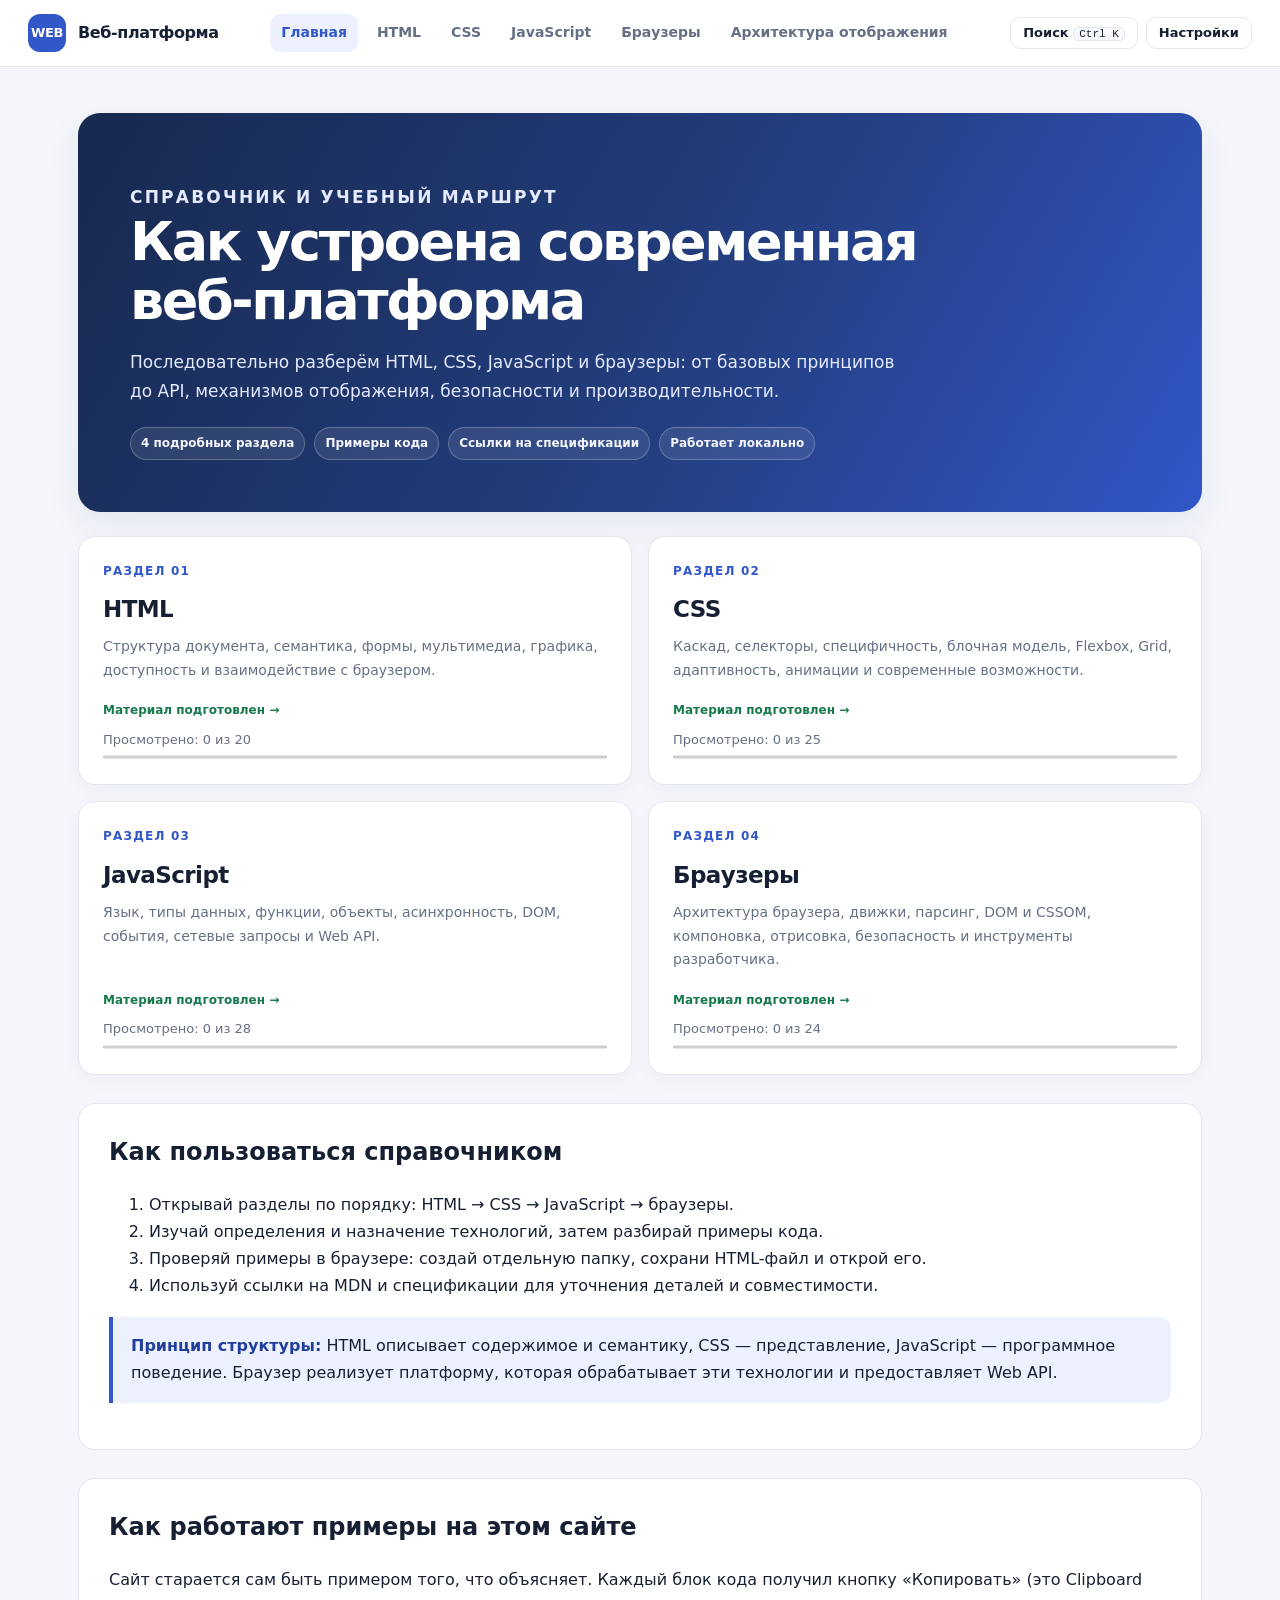
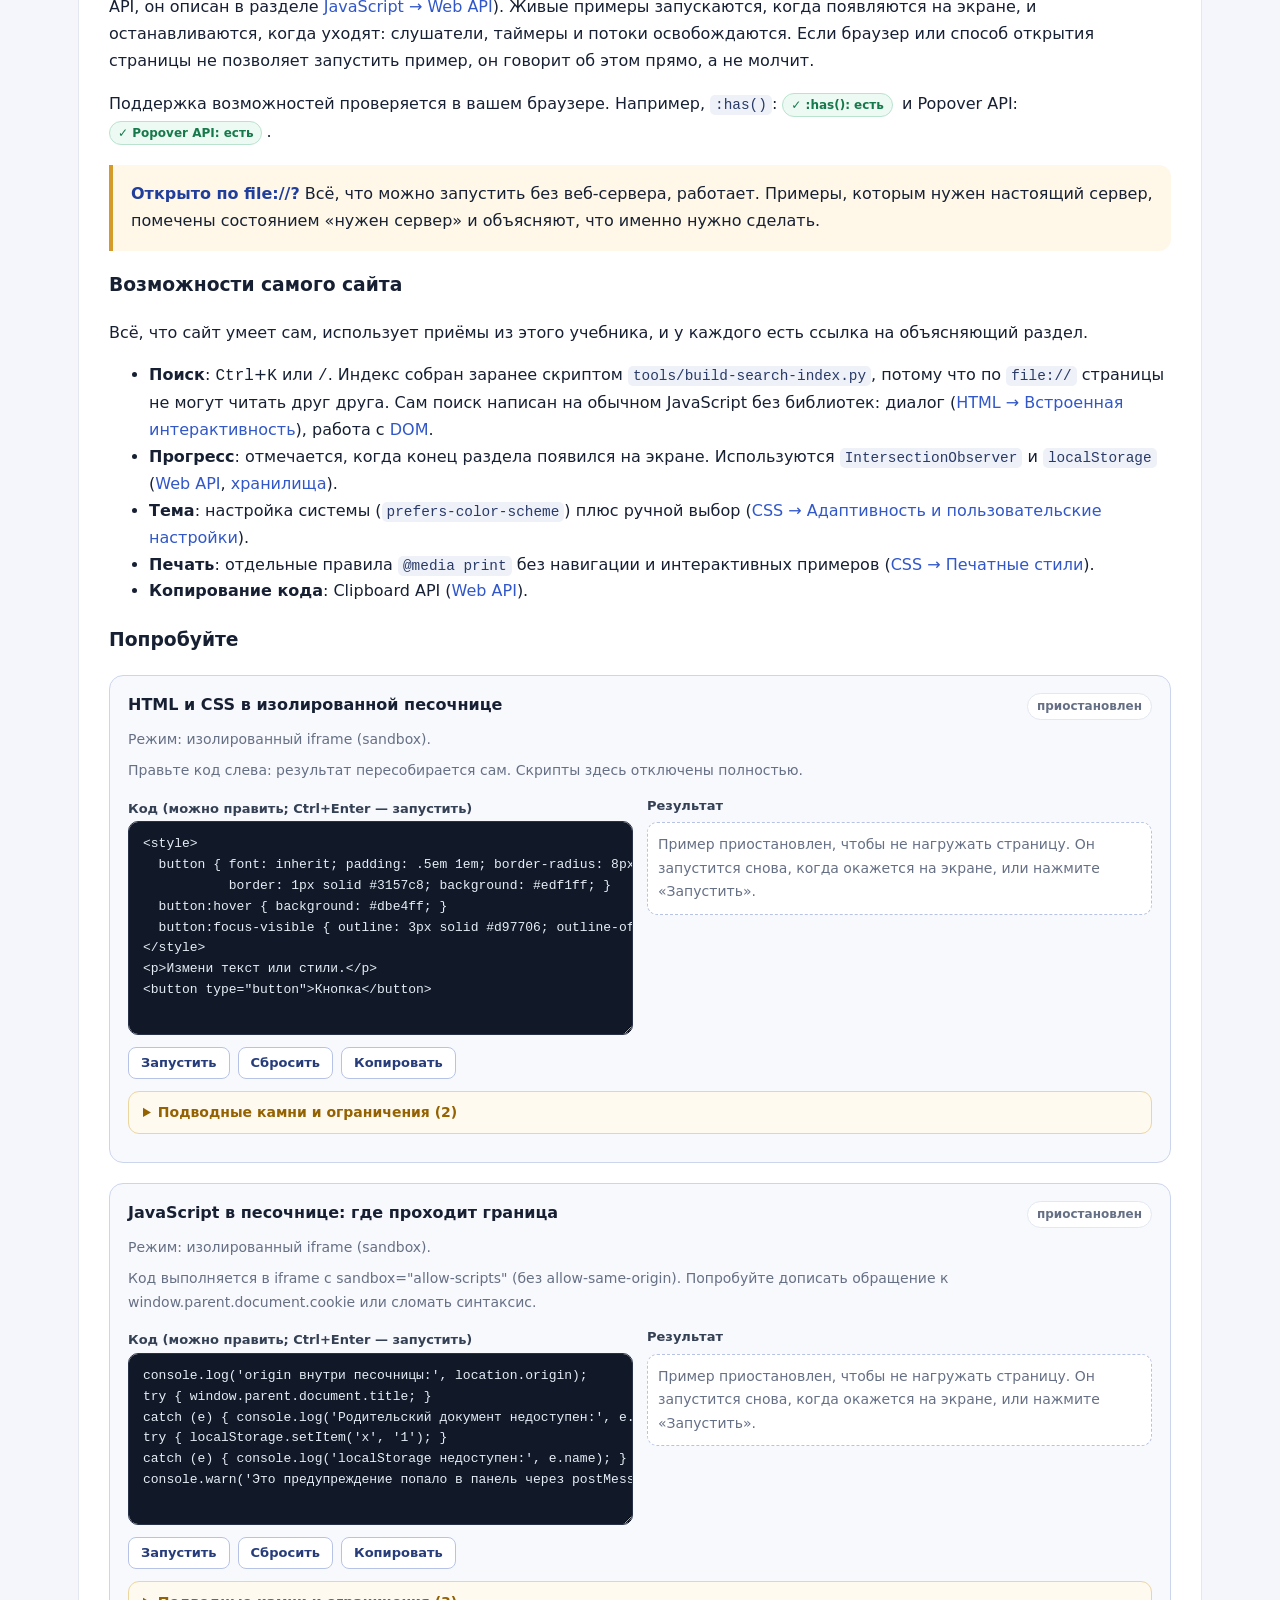
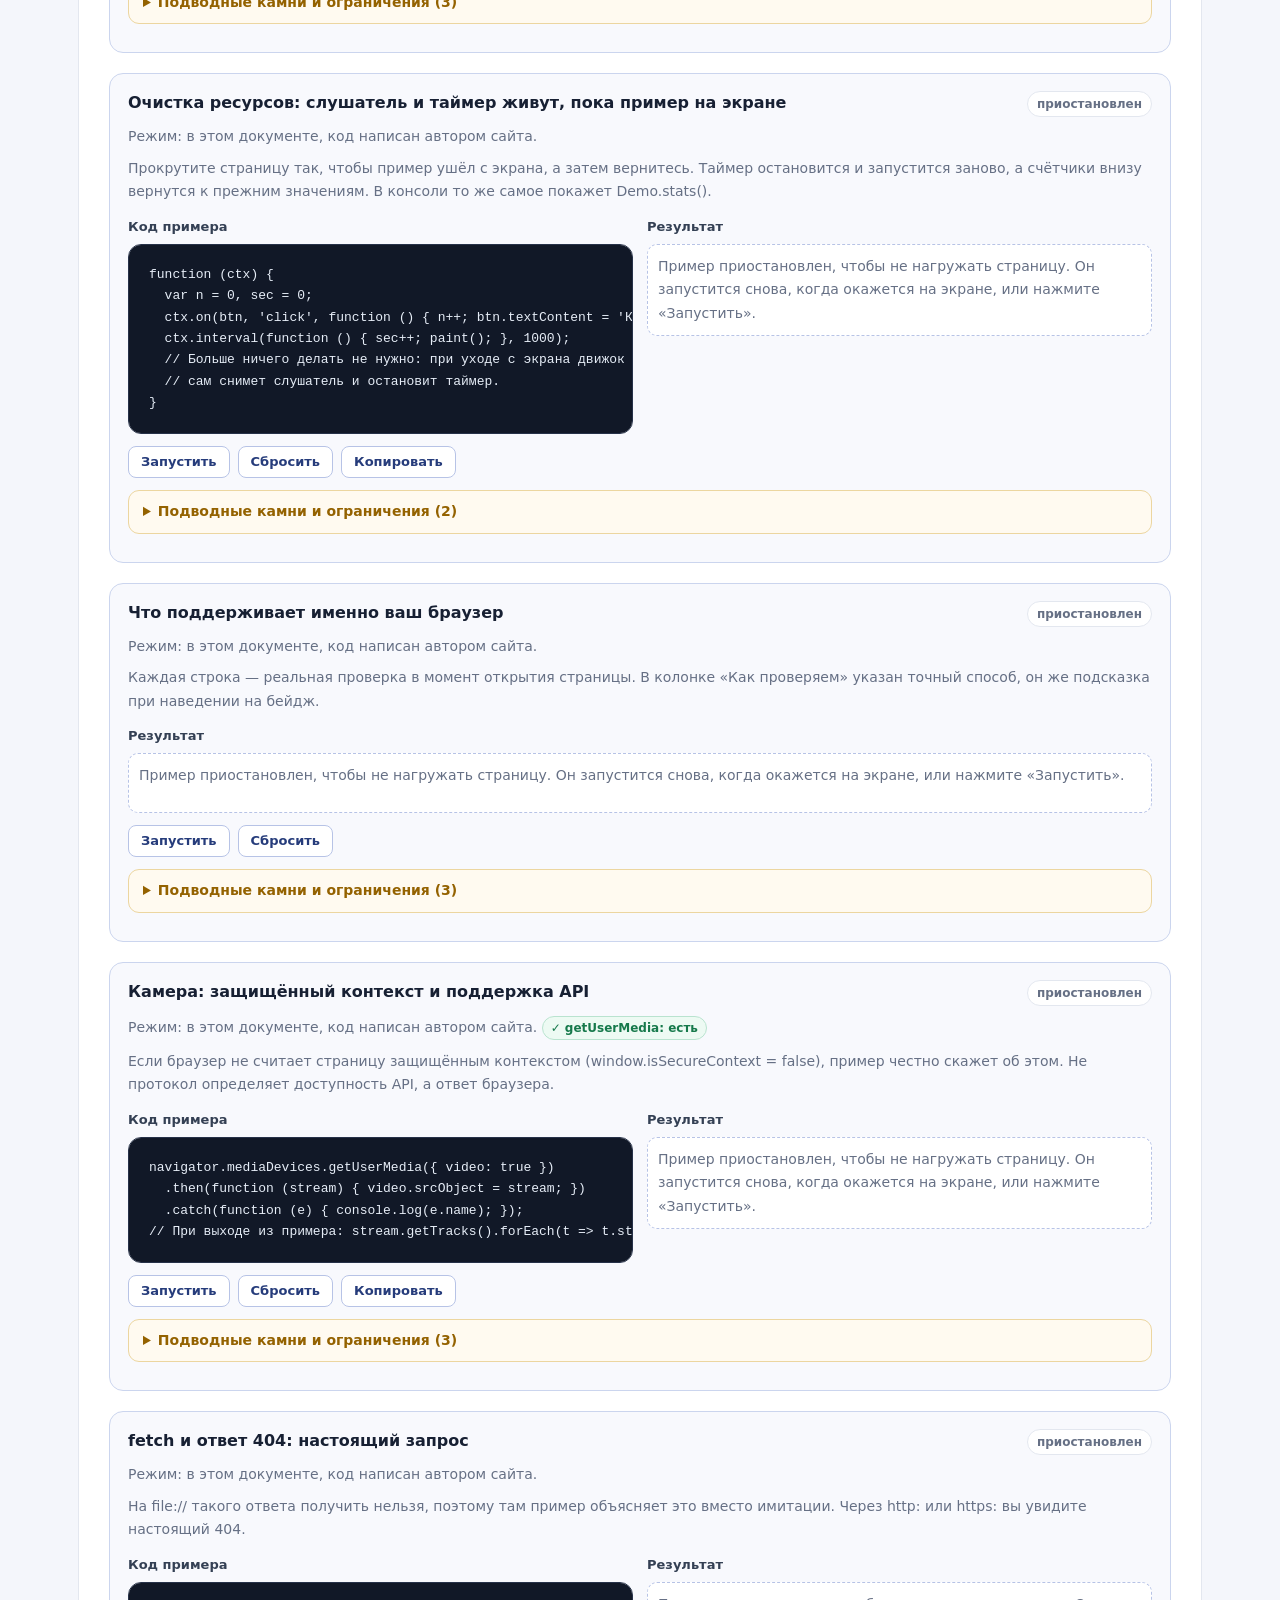
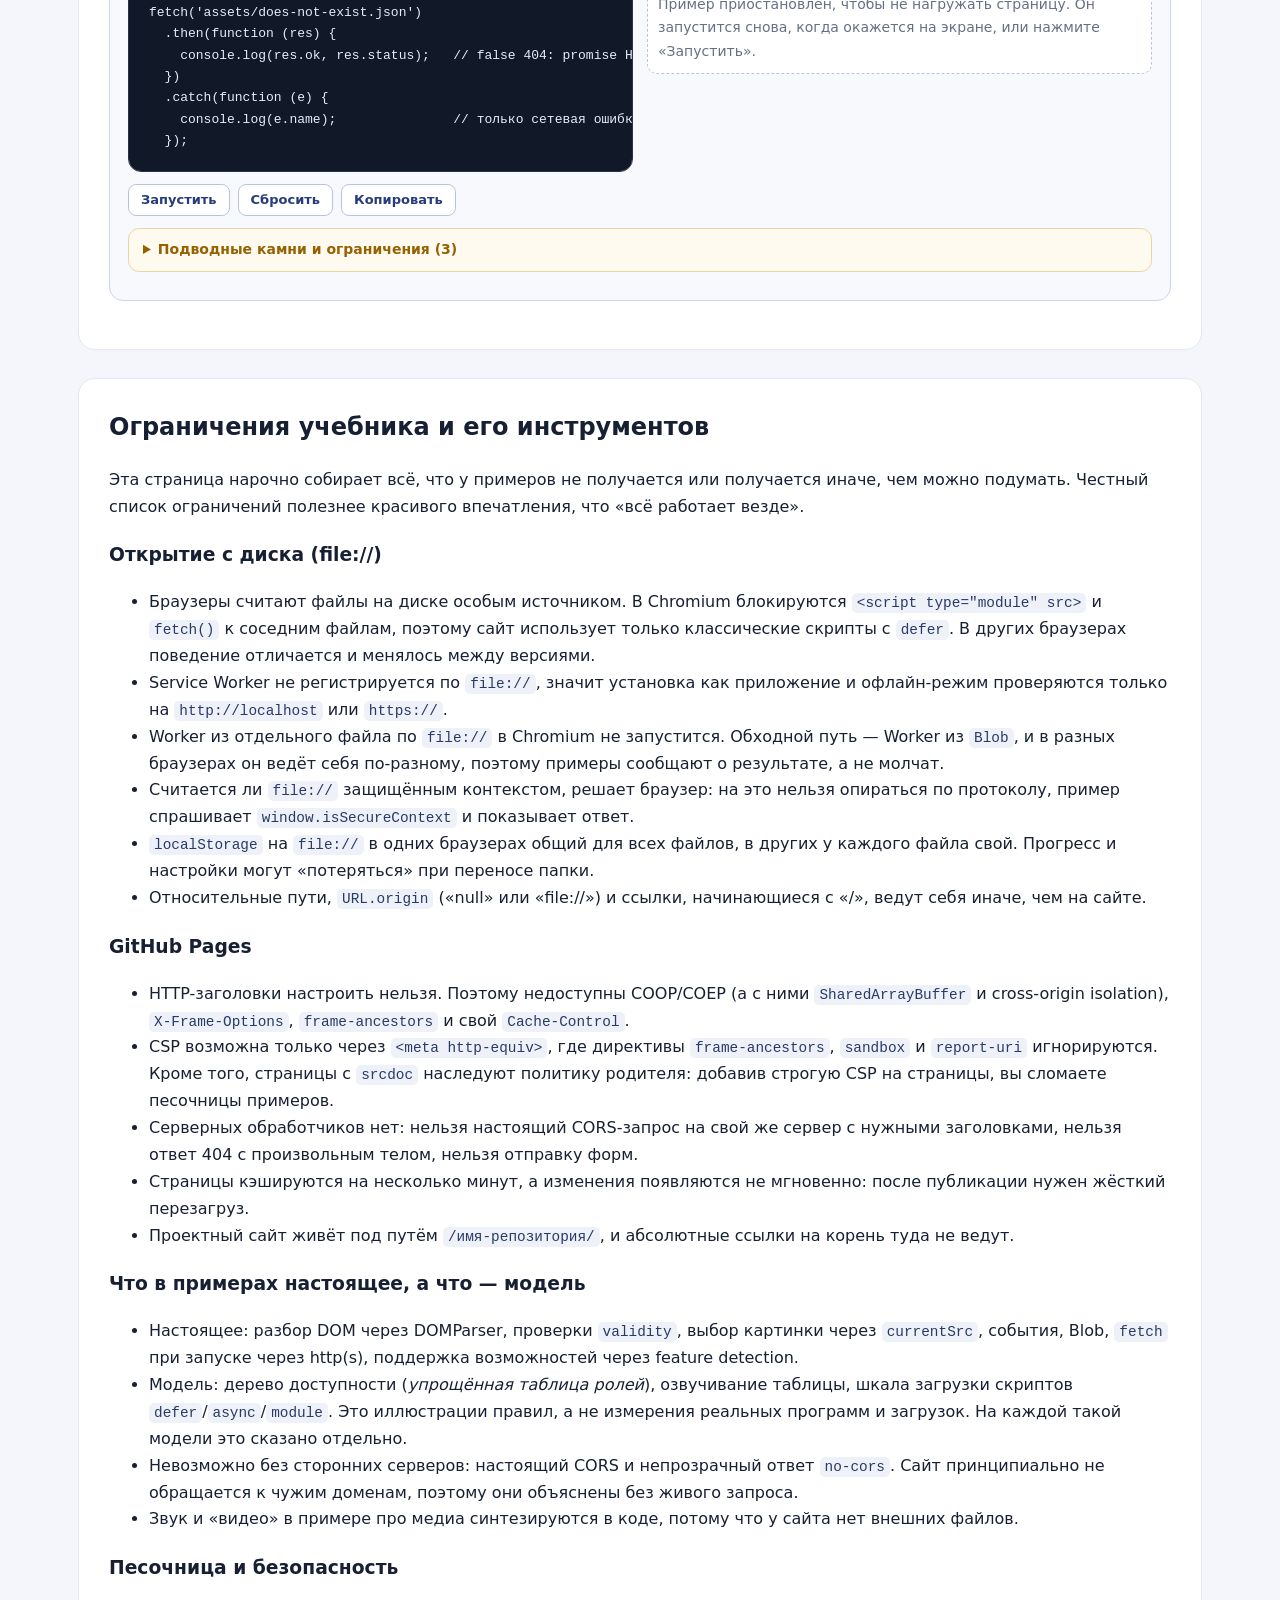
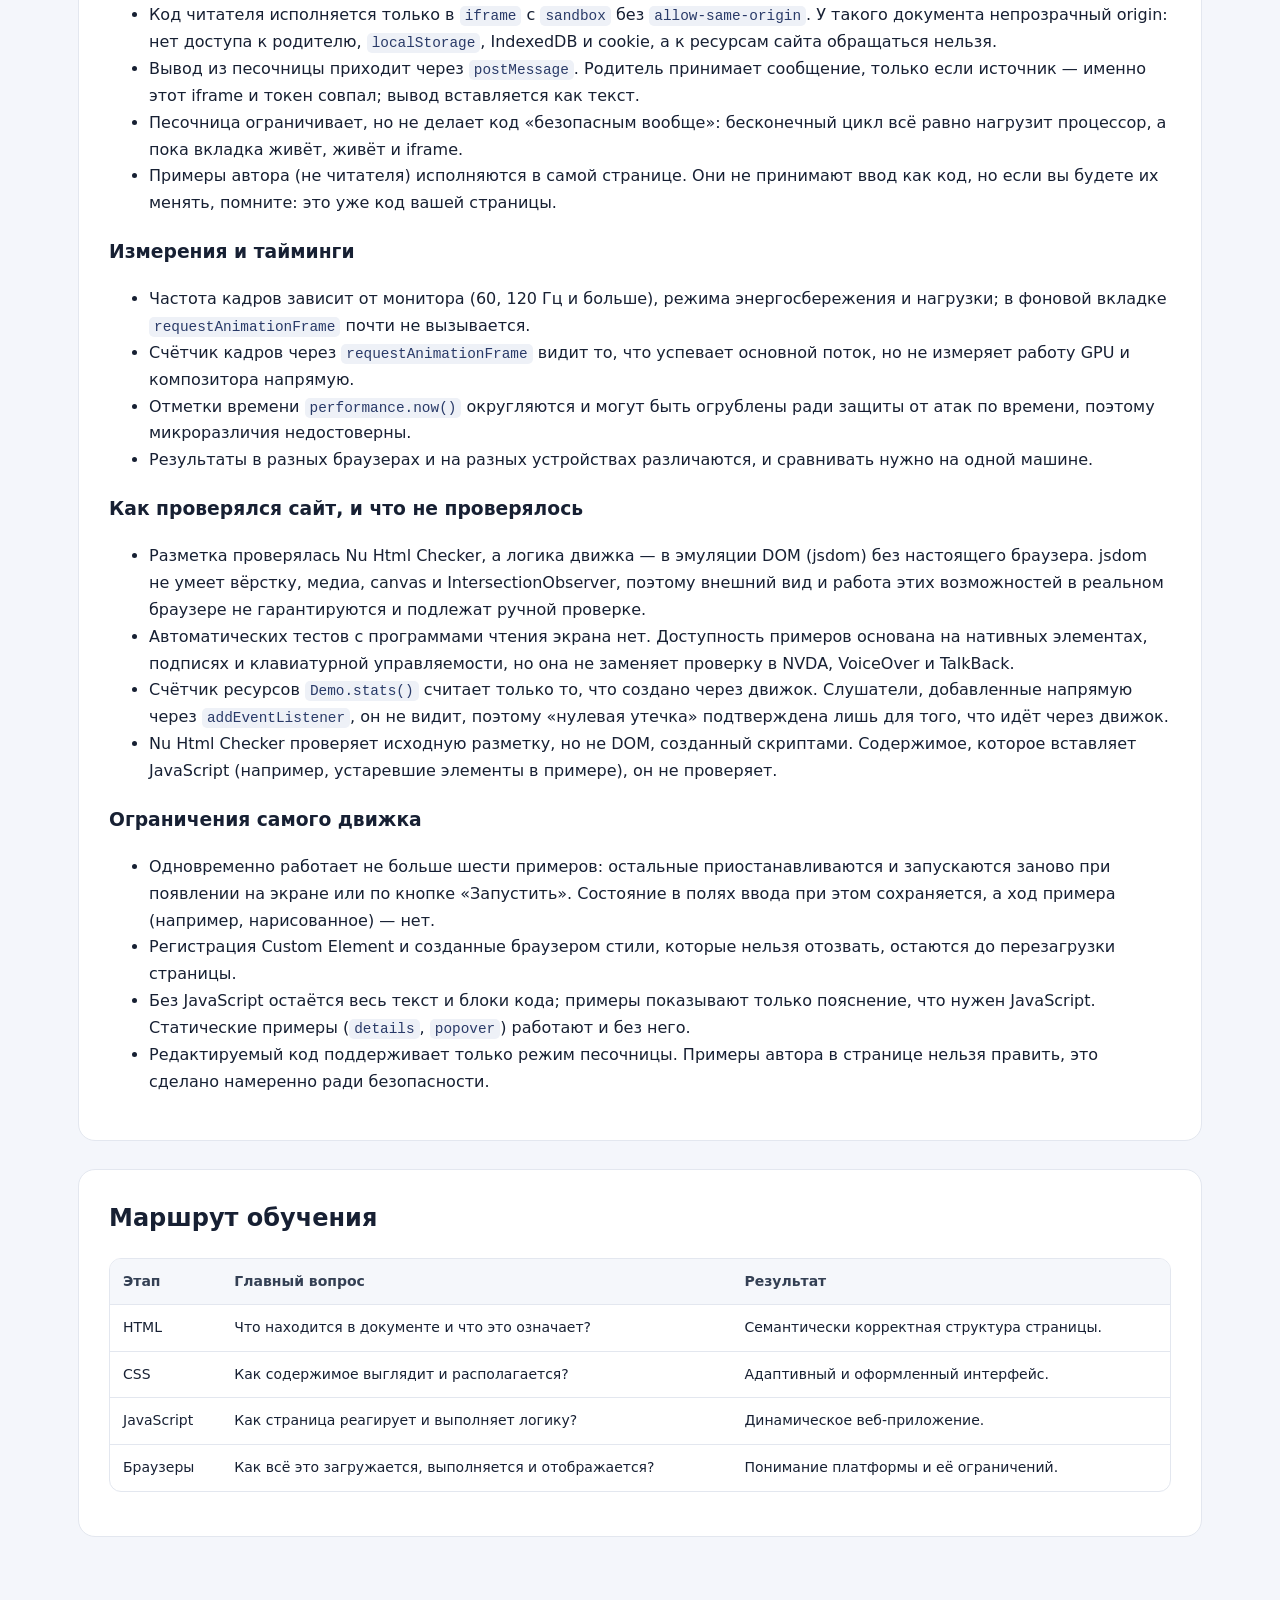
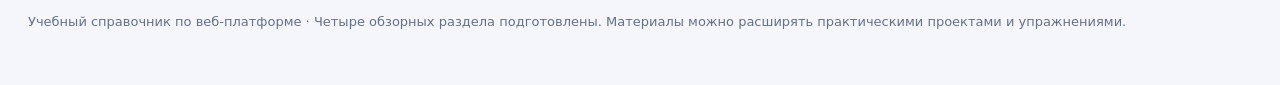
==== commit f85b1b86: "Add files via upload" ====
--- a/index.html
+++ b/index.html
@@ -23,6 +23,7 @@
       <a href="css.html">CSS</a>
       <a href="javascript.html">JavaScript</a>
       <a href="browsers.html">Браузеры</a>
+      <a href="chapters/browser-pipeline.html">Архитектура отображения</a>
     </nav>
   </header>
 
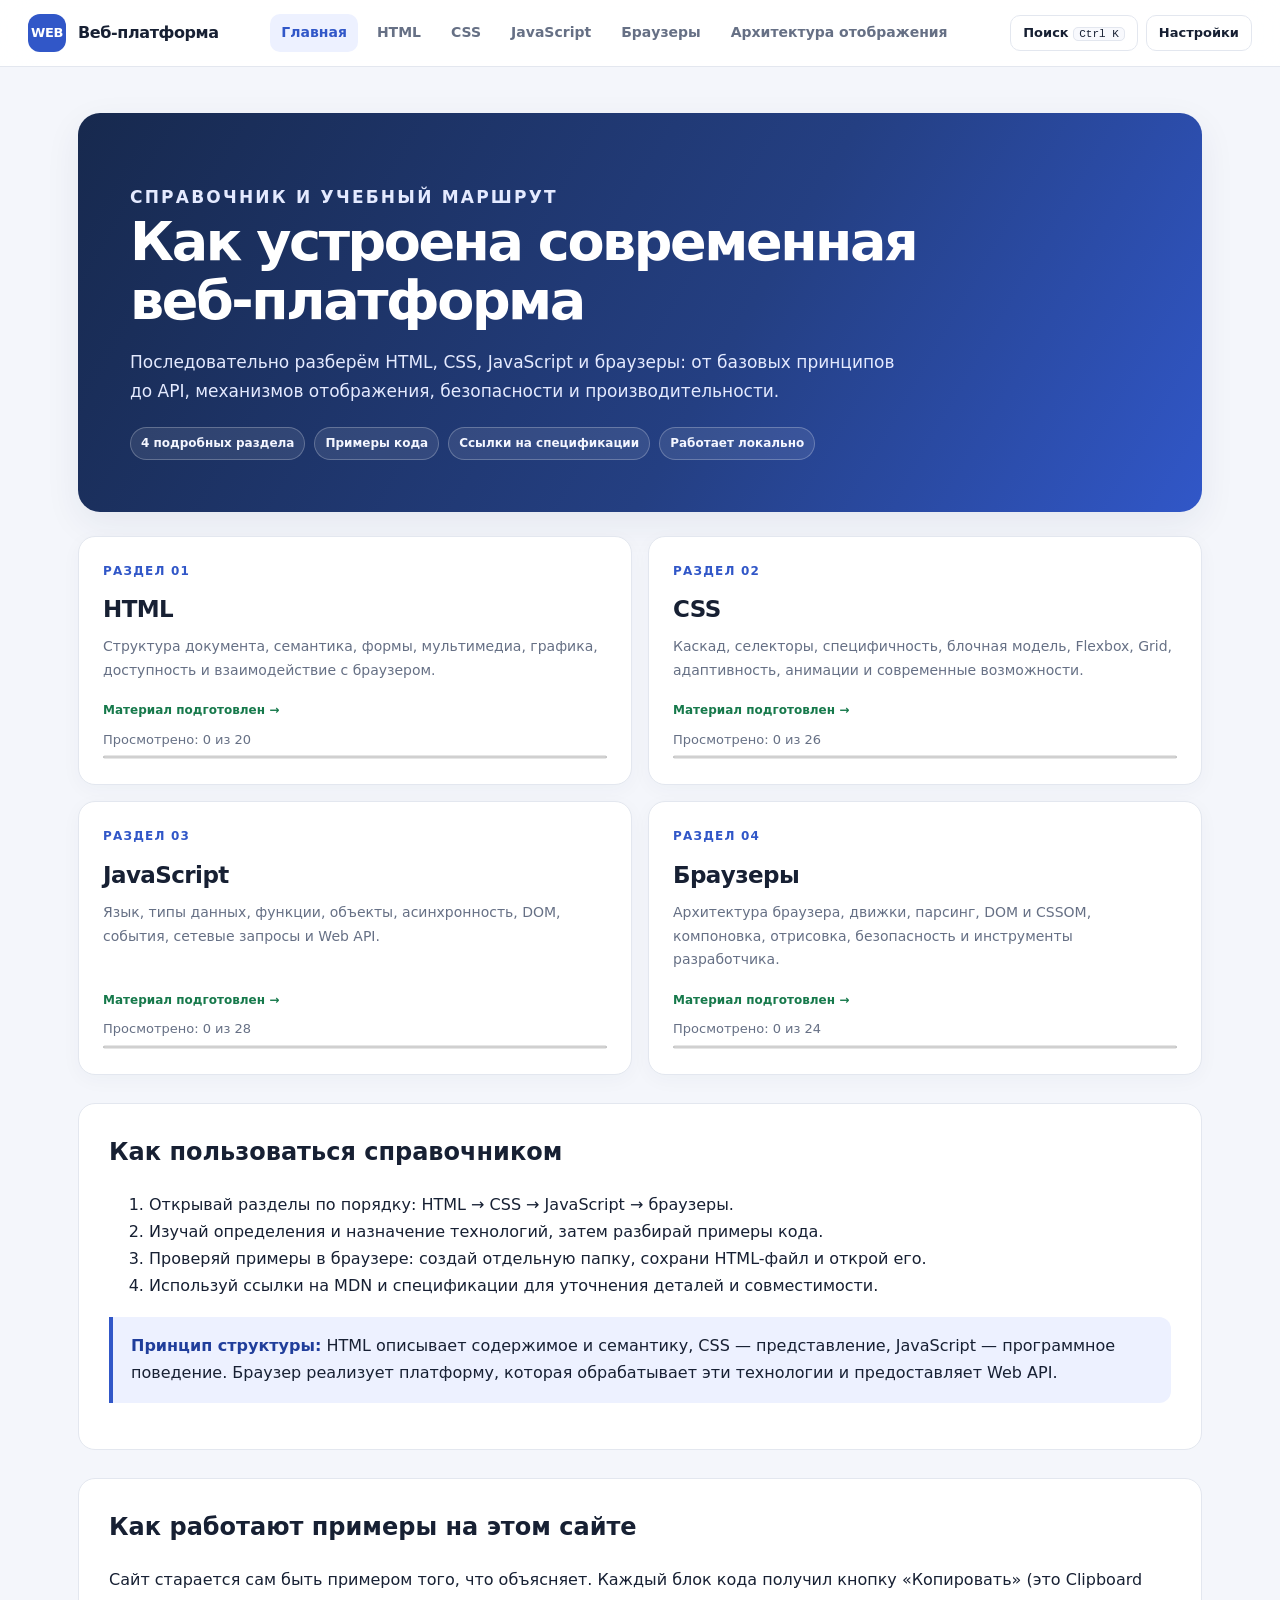
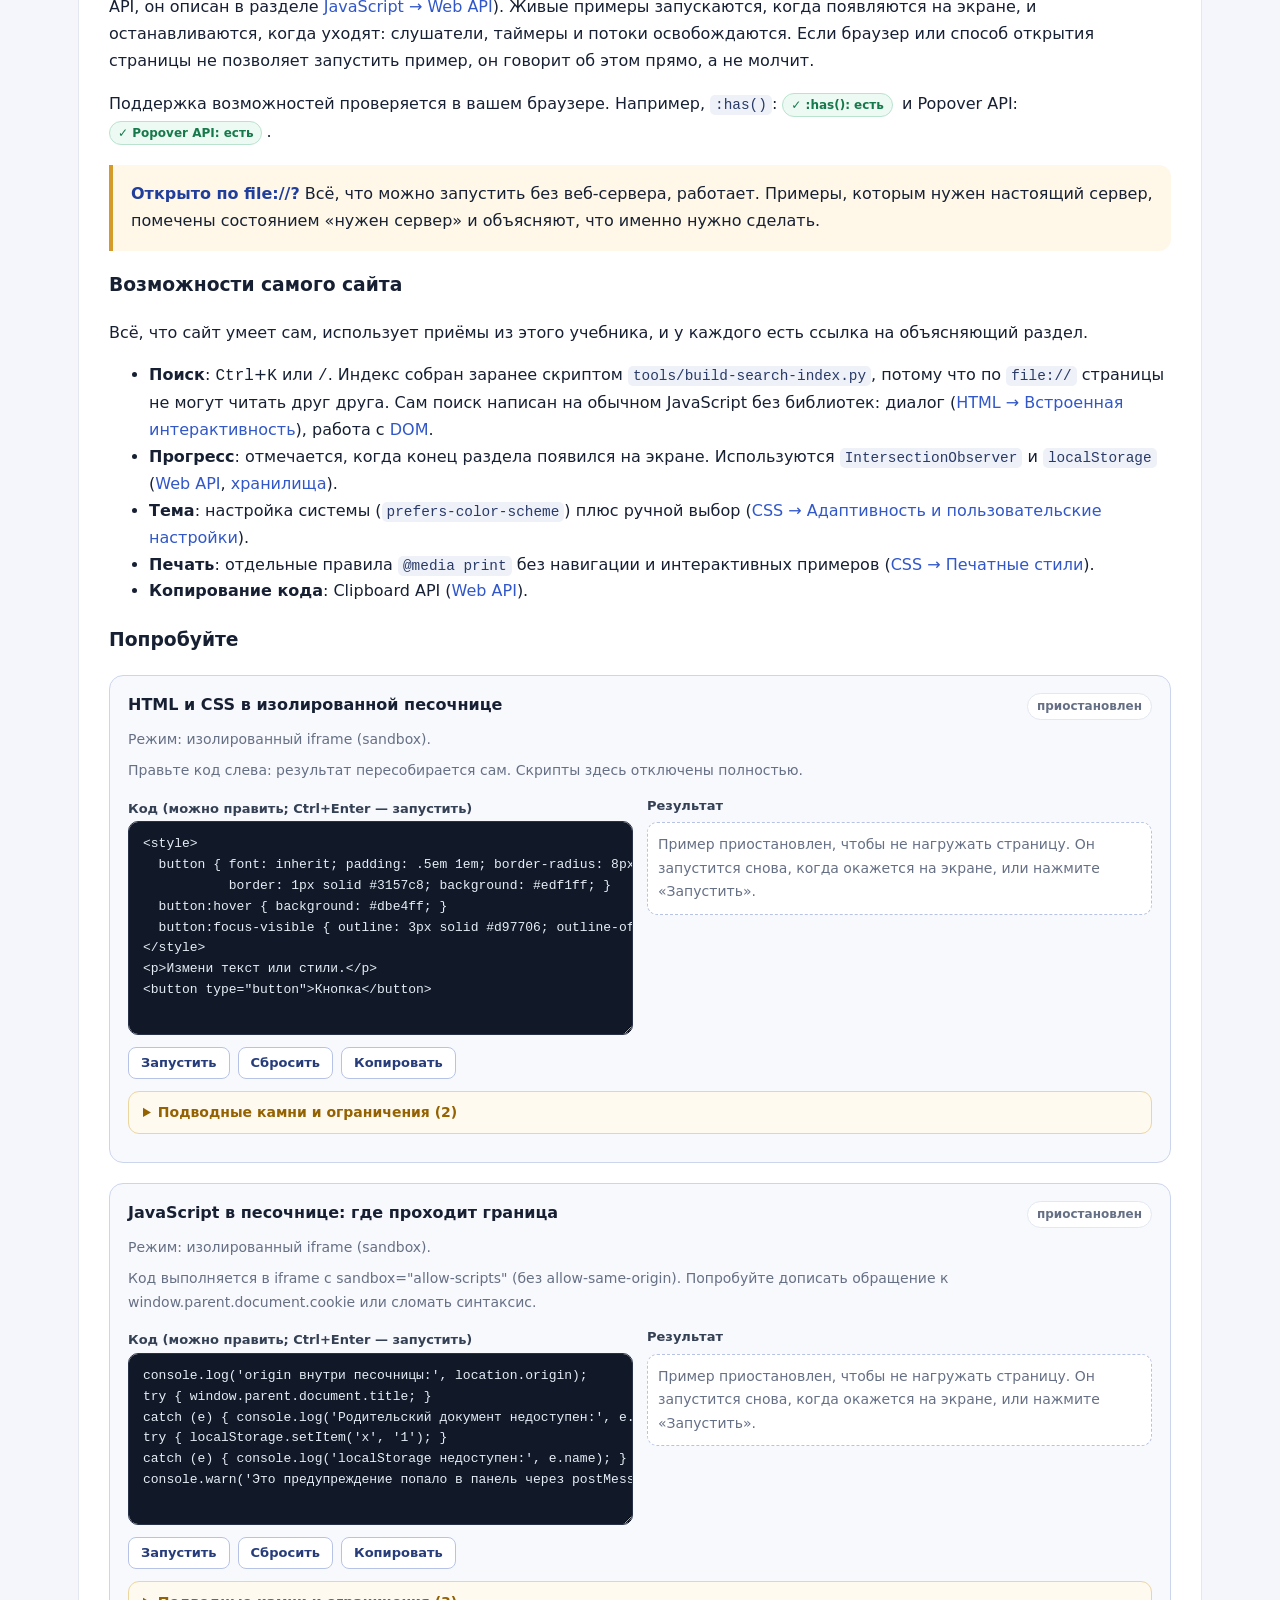
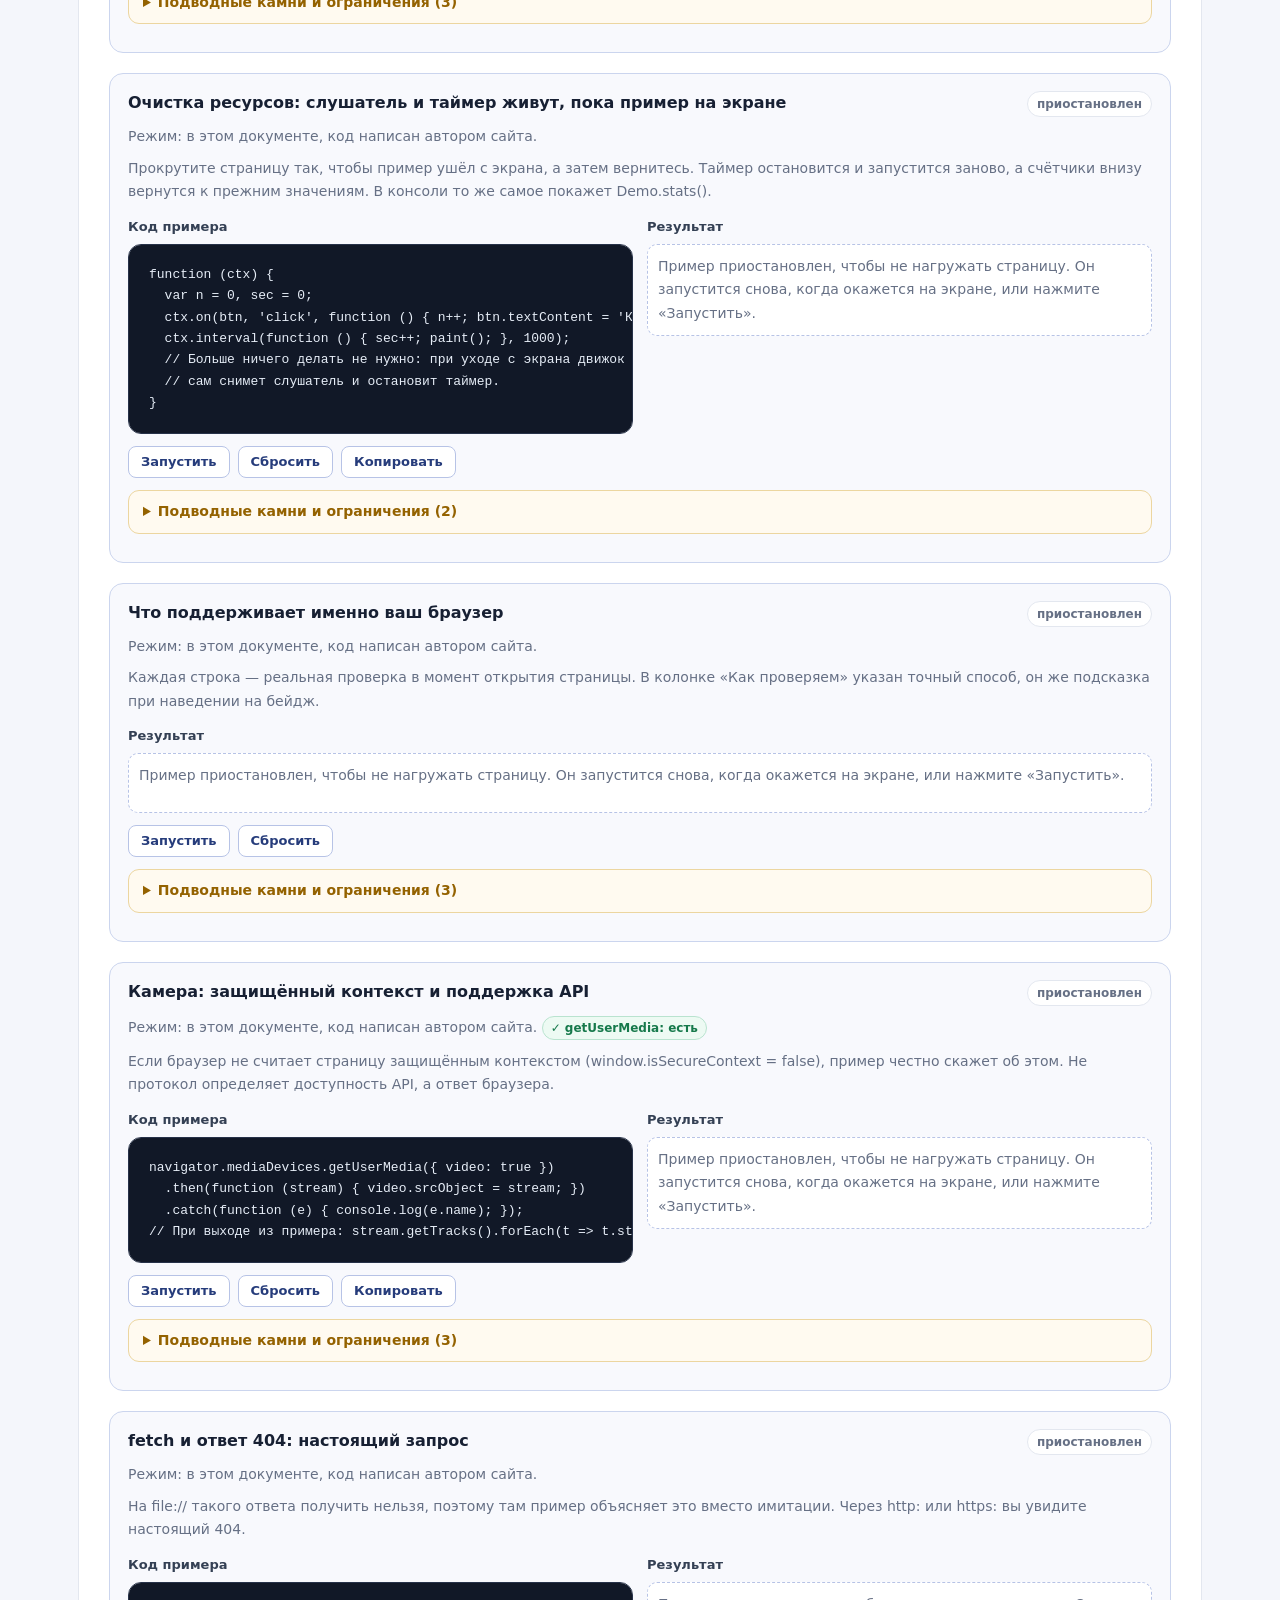
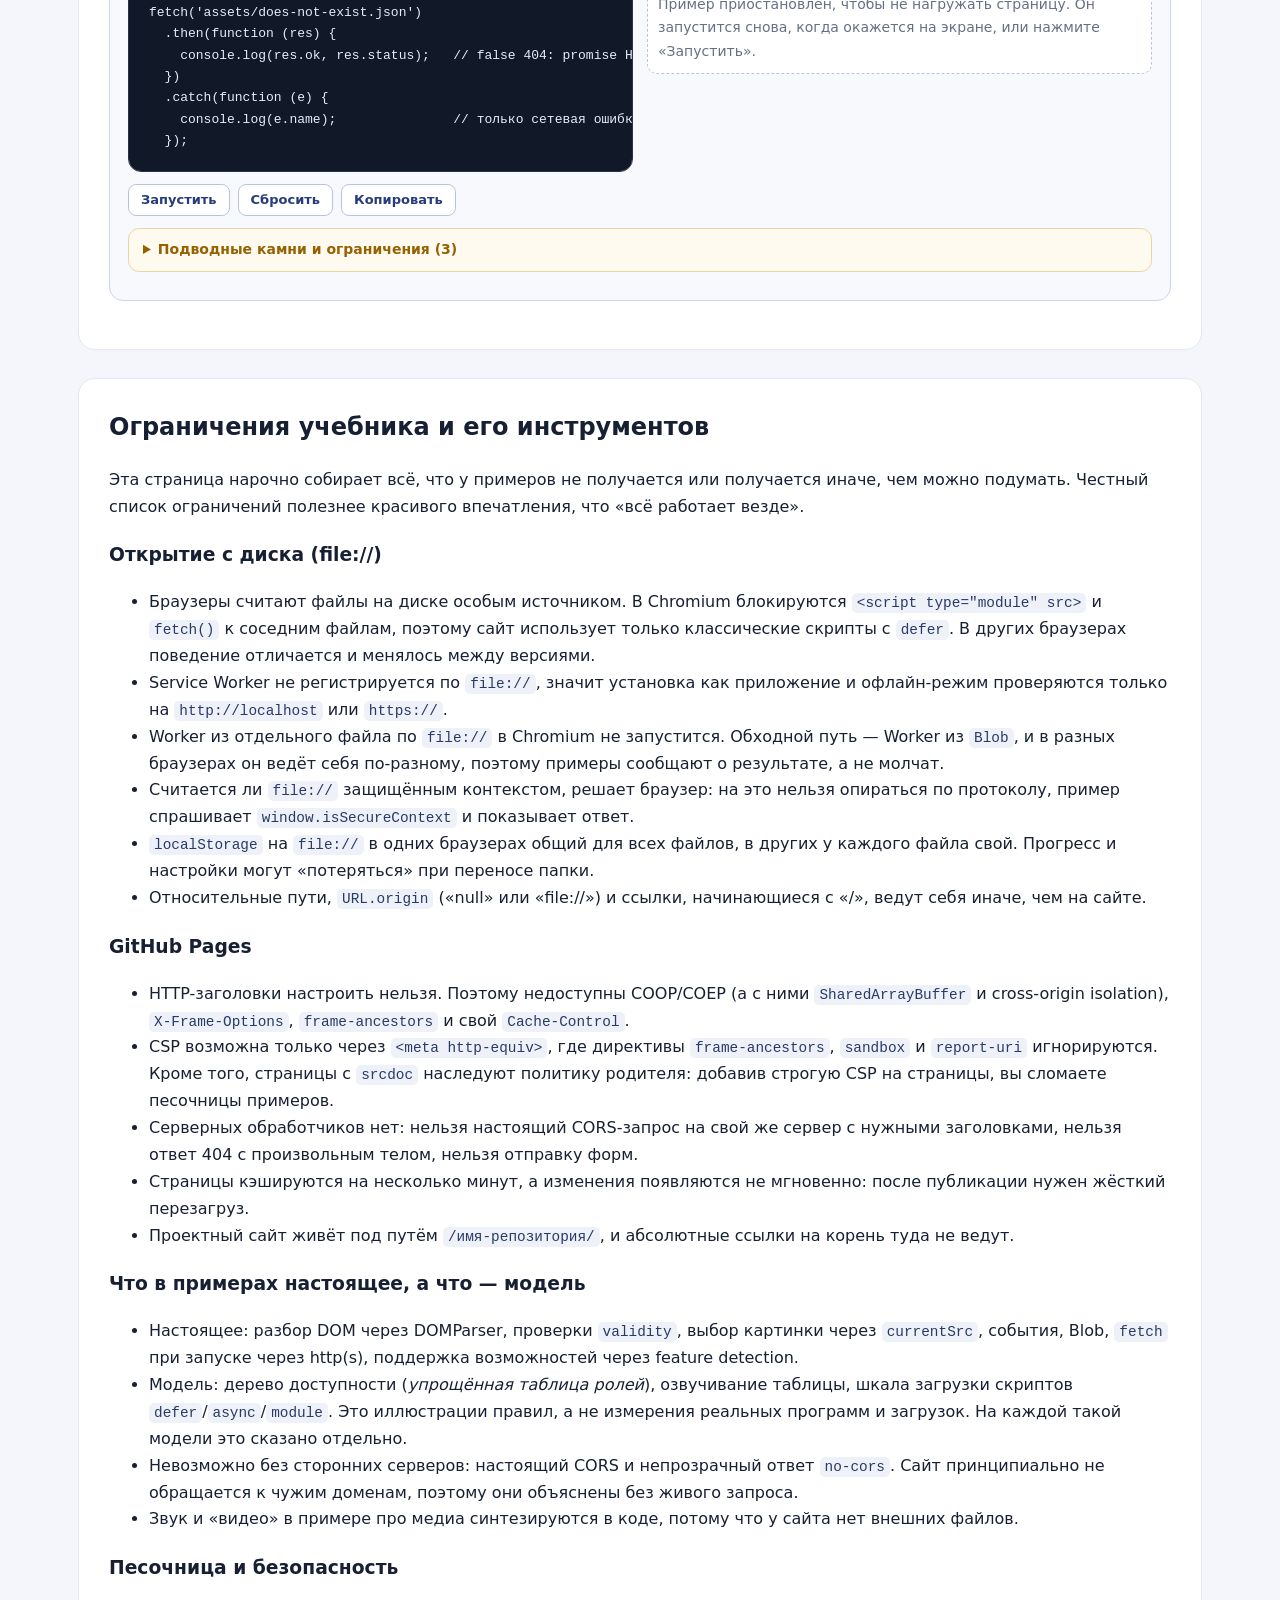
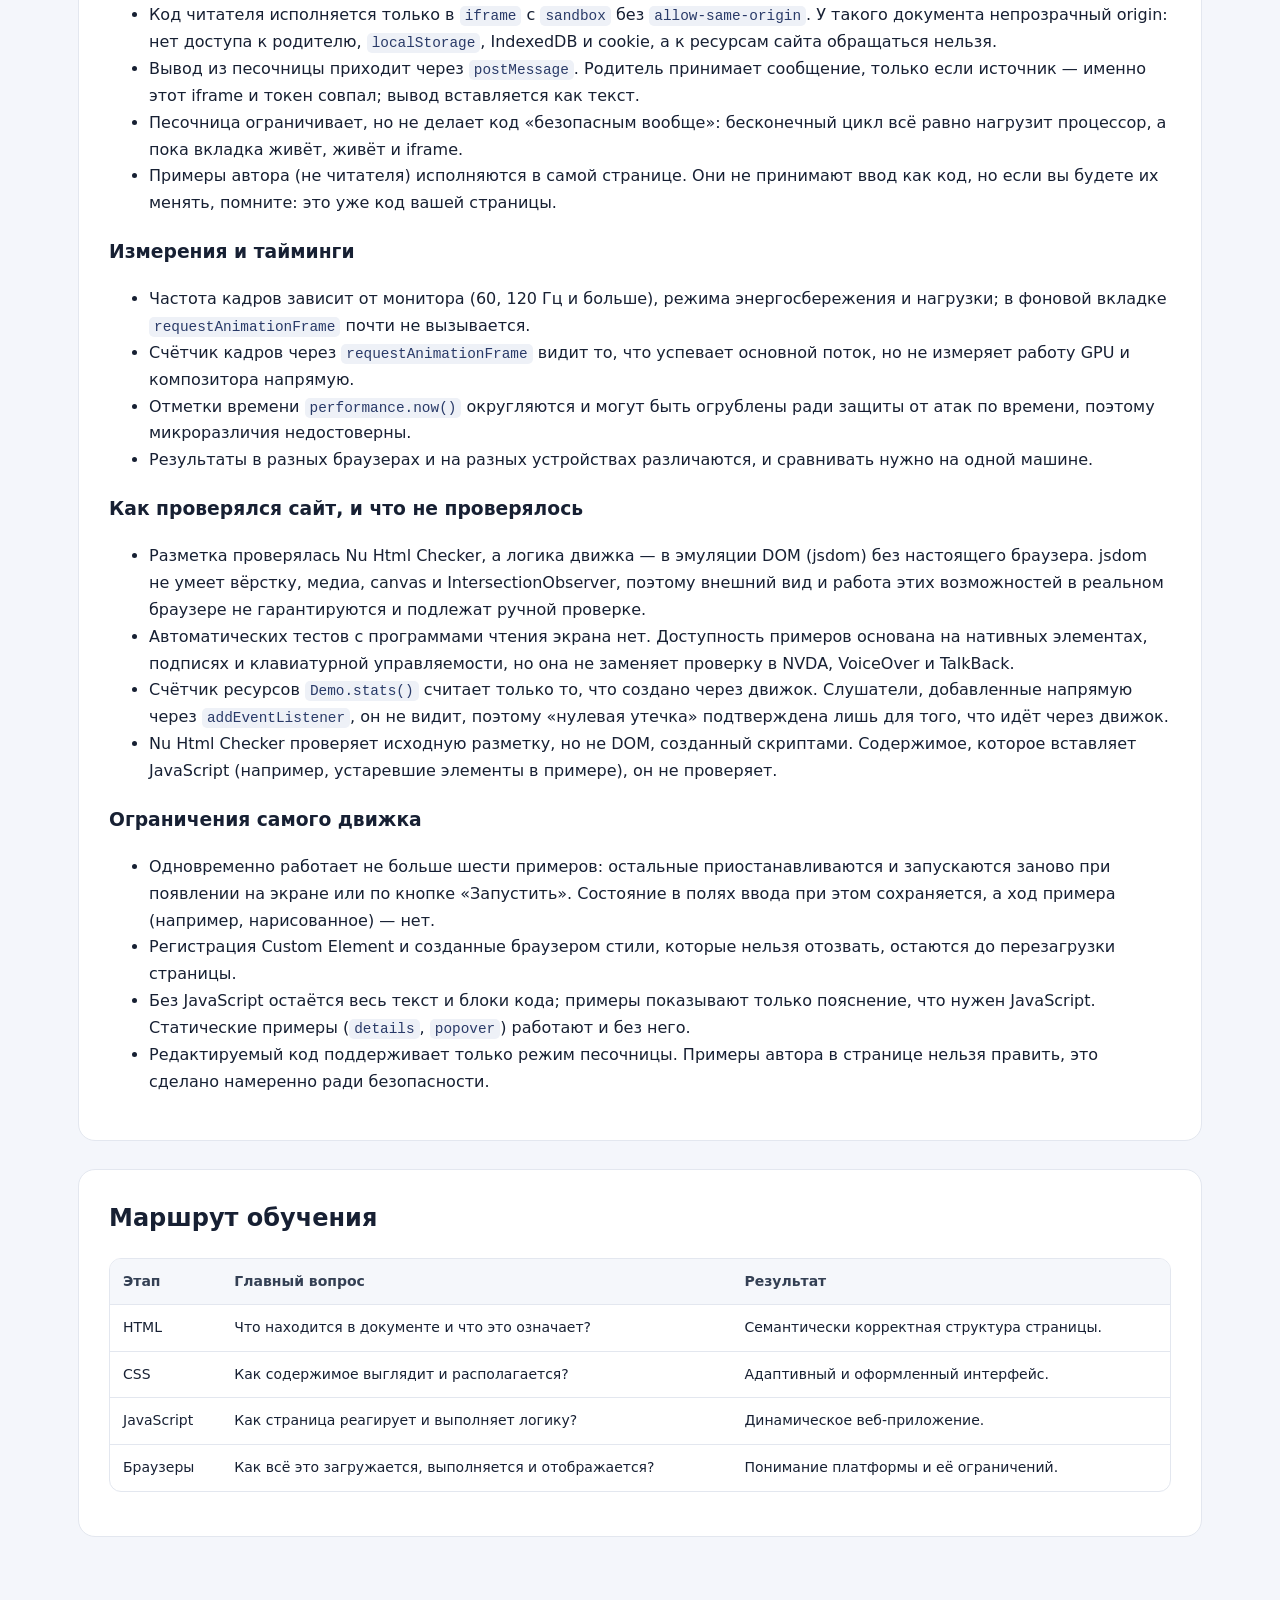
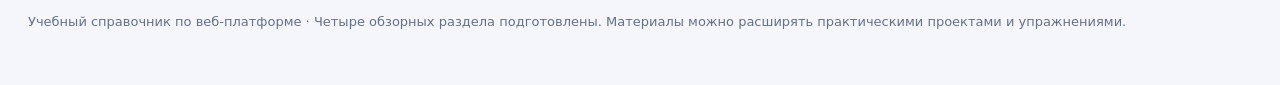
==== commit f76c0484: "Add files via upload" ====
--- a/index.html
+++ b/index.html
@@ -25,6 +25,11 @@
       <a href="browsers.html">Браузеры</a>
       <a href="chapters/browser-pipeline.html">Архитектура отображения</a>
     </nav>
+    <div class="site-tools" aria-label="Инструменты сайта">
+      <button type="button" data-site-search-trigger disabled>Поиск <kbd>Ctrl K</kbd></button>
+      <button type="button" data-site-settings-trigger disabled>Настройки</button>
+      <noscript><span>Для поиска и настроек необходимо включить JavaScript.</span></noscript>
+    </div>
   </header>
 
   <main class="home-wrap">
--- a/assets/demo.css
+++ b/assets/demo.css
@@ -391,3 +391,9 @@
 .org-verdict { margin: 8px 0; padding: 8px 12px; border-left: 4px solid var(--green); border-radius: 0 8px 8px 0; background: #edfaf3; font-size: 14px; }
 .org-verdict[data-ok="no"] { border-color: #c0392b; background: #fff1f1; }
 .csp-frame { display: block; width: 100%; height: 80px; border: 1px solid #b7c3e6; border-radius: 8px; background: #fff; }
+
+/* CSS Engine cascade-layer laboratory. */
+.css-engine-lab { display: grid; gap: 10px; margin-top: 8px; }
+.css-engine-preview { padding: 16px; border: 1px dashed var(--line); border-radius: 12px; background: var(--surface); }
+.css-engine-preview .target { display: inline-block; padding: 12px 16px; border: 1px solid var(--line); border-radius: 9px; background: var(--surface-soft); font-weight: 750; }
+.css-engine-lab .css-engine-value { display: inline-block; padding: 3px 7px; border-radius: 6px; background: var(--code); color: var(--code-text); }
--- a/assets/site.css
+++ b/assets/site.css
@@ -346,3 +346,31 @@
   .site-tools { width: 100%; }
   .site-panel[popover] { inset: 150px 12px auto 12px; width: auto; }
 }
+
+/* Static header controls are enabled by site.js and remain visible in the markup. */
+.site-tools [data-site-search-trigger],
+.site-tools [data-site-settings-trigger] { min-height: 36px; }
+.site-tools noscript { display: block; max-width: 260px; color: var(--muted); font-size: 12px; line-height: 1.4; }
+.site-tools button:disabled { cursor: not-allowed; opacity: .62; }
+.site-search.site-search-fallback-open {
+  display: flex; flex-direction: column; position: fixed; z-index: 1000;
+  top: 7vh; left: 50%; transform: translateX(-50%);
+}
+
+/* Shared reading preferences. */
+:root[data-site-font="small"] body { font-size: 15px; }
+:root[data-site-font="large"] body { font-size: 18px; }
+:root[data-site-line="compact"] body { line-height: 1.48; }
+:root[data-site-line="normal"] body { line-height: 1.68; }
+:root[data-site-line="relaxed"] body { line-height: 1.88; }
+:root[data-site-width="narrow"] .page-grid { max-width: 1160px; }
+:root[data-site-width="wide"] .page-grid { max-width: 1640px; }
+:root[data-site-width="narrow"] .home-wrap { max-width: 960px; }
+:root[data-site-width="wide"] .home-wrap { max-width: 1400px; }
+:root[data-site-motion="reduce"] { scroll-behavior: auto; }
+:root[data-site-motion="reduce"] *,
+:root[data-site-motion="reduce"] *::before,
+:root[data-site-motion="reduce"] *::after { animation-duration: .01ms !important; animation-iteration-count: 1 !important; transition-duration: .01ms !important; scroll-behavior: auto !important; }
+.site-panel .site-setting-row { display: flex; align-items: center; justify-content: space-between; gap: 10px; margin: 8px 0; }
+.site-panel .site-setting-row span { font-size: 13px; }
+.site-panel .site-setting-row select { max-width: 56%; min-width: 120px; padding: 5px 7px; border: 1px solid var(--line); border-radius: 8px; background: var(--bg); color: var(--text); font: inherit; font-size: 12px; }
